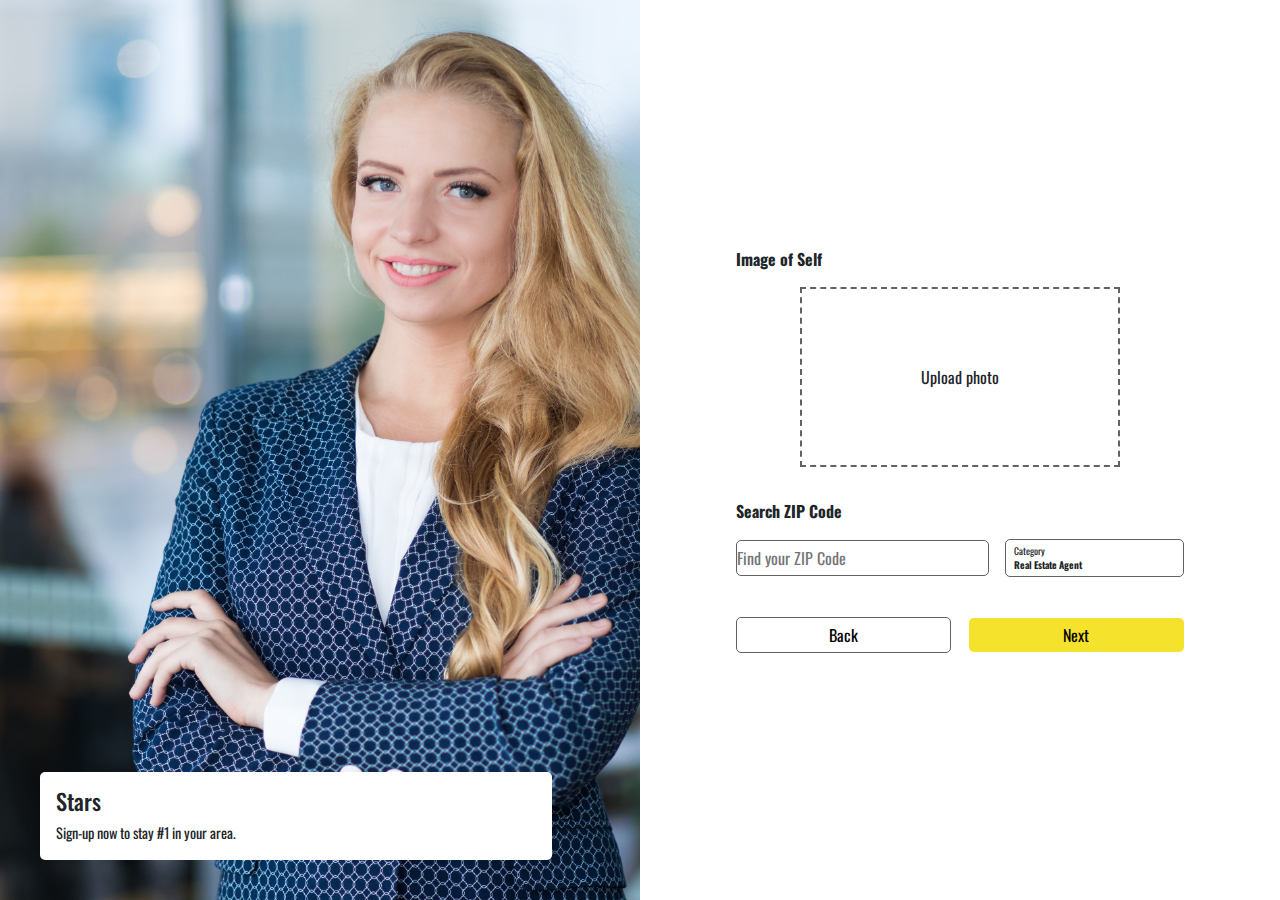
==== index.html @ 19dd367e "first-commit" ====
<!DOCTYPE html>
<html lang="en">
<head>
  <meta charset="UTF-8">
  <meta name="viewport" content="width=device-width, initial-scale=1.0">
  <title>Document</title>
  <link rel='stylesheet' href='https://cdn-uicons.flaticon.com/2.6.0/uicons-regular-straight/css/uicons-regular-straight.css'>
  <link rel="stylesheet" href="assets/css/main.css">
</head>
<body>
  <div class="site-wrapper">
    <header class="header"></header><!-- /.header -->
    <main class="main-content">
      <div class="form-section">
        <div class="left-section">
          <div class="left-section-inner">
            <figure>
              <img src="assets/img/business-7.jpg" alt="">
              <figcaption>
                <div class="figcaption-inner">
                  <h4>Stars</h4>
                  <p>Sign-up now to stay #1 in your area.</p>
                </div><!-- /.figcaption-inner -->
              </figcaption>
            </figure>
          </div><!-- /.left-section-inner -->
        </div><!-- /.left-section -->
        <div class="right-section">
          <div class="close-button">
            <div class="div"></div>
            <div class="close"><a href=""><i class="fi fi-rs-circle-xmark"></i></a></div><!-- /.close -->
          </div><!-- /.close-button -->
          <div class="right-section-wrapper">
            <div class="right-section-inner">
              <div class="image-upload-heading">
                <p><b>Image of Self</b></p>
              </div><!-- /.image-upload-heading -->
              <div class="image-upload-box">
                <input type="file" class="file-upload">
                <span>Upload photo</span>
                <i class="fi fi-rs-progress-upload"></i>          
              </div><!-- /.image-upload-box -->
              <div class="zip-code-wrapper">
                <div class="zip-code-heading">
                  <p><b>Search ZIP Code </b></p>
                </div><!-- /.zip-code-heading -->
                <div class="zip-code-inner">
                  <div class="zip-code-input">
                    <input type="text" placeholder="Find your ZIP Code">
                  </div><!-- /.zip-code-input -->
                  <div class="category">
                    <p>Category</p>
                    <p><b>Real Estate Agent</b></p>
                  </div><!-- /.category -->
                </div><!-- /.zip-code-inner -->
                <div class="anchors">
                    <a href="#" class="anchor">Back</a>
                    <a href="#" class="anchor">Next</a>
                </div><!-- /.anchors-->
              </div><!-- /.zip-code-wrapper -->
            </div><!-- /.right-section-inner -->
          </div><!-- /.right-section-wrapper -->
        </div><!-- /.right-section -->
      </div><!-- /.form-section -->
    </main><!-- /.main-content -->
    <footer class="footer"></footer><!-- /.footer -->
  </div><!-- /.site-wrapper -->
</body>
</html>
---- assets/css/main.css ----
@charset "UTF-8";
@import url("https://fonts.googleapis.com/css2?family=Oswald:wght@200..700&family=Poppins:ital,wght@0,100;0,200;0,300;0,400;0,500;0,600;0,700;0,800;0,900;1,100;1,200;1,300;1,400;1,500;1,600;1,700;1,800;1,900&display=swap");
@font-face {
  font-family: "icomoon";
  src: url("fonts/icomoon.eot?6b121d");
  src: url("fonts/icomoon.eot?6b121d#iefix") format("embedded-opentype"), url("fonts/icomoon.ttf?6b121d") format("truetype"), url("fonts/icomoon.woff?6b121d") format("woff"), url("fonts/icomoon.svg?6b121d#icomoon") format("svg");
  font-weight: normal;
  font-style: normal;
  font-display: block;
}
[class^=icon-], [class*=" icon-"] {
  /* use !important to prevent issues with browser extensions that change fonts */
  font-family: "icomoon" !important;
  font-style: normal;
  font-weight: normal;
  font-variant: normal;
  text-transform: none;
  line-height: 1;
  /* Better Font Rendering =========== */
  -webkit-font-smoothing: antialiased;
  -moz-osx-font-smoothing: grayscale;
}

.icon-search:before {
  content: "\e986";
}

.icon-cancel-circle:before {
  content: "\ea0d";
}

.icon-arrow-up2:before {
  content: "\ea3a";
}

/*!
 * Bootstrap  v5.3.3 (https://getbootstrap.com/)
 * Copyright 2011-2024 The Bootstrap Authors
 * Licensed under MIT (https://github.com/twbs/bootstrap/blob/main/LICENSE)
 */
:root,
[data-bs-theme=light] {
  --bs-blue: #0d6efd;
  --bs-indigo: #6610f2;
  --bs-purple: #6f42c1;
  --bs-pink: #d63384;
  --bs-red: #dc3545;
  --bs-orange: #fd7e14;
  --bs-yellow: #ffc107;
  --bs-green: #198754;
  --bs-teal: #20c997;
  --bs-cyan: #0dcaf0;
  --bs-black: #000;
  --bs-white: #fff;
  --bs-gray: #6c757d;
  --bs-gray-dark: #343a40;
  --bs-gray-100: #f8f9fa;
  --bs-gray-200: #e9ecef;
  --bs-gray-300: #dee2e6;
  --bs-gray-400: #ced4da;
  --bs-gray-500: #adb5bd;
  --bs-gray-600: #6c757d;
  --bs-gray-700: #495057;
  --bs-gray-800: #343a40;
  --bs-gray-900: #212529;
  --bs-primary: #0d6efd;
  --bs-secondary: #6c757d;
  --bs-success: #198754;
  --bs-info: #0dcaf0;
  --bs-warning: #ffc107;
  --bs-danger: #dc3545;
  --bs-light: #f8f9fa;
  --bs-dark: #212529;
  --bs-primary-rgb: 13, 110, 253;
  --bs-secondary-rgb: 108, 117, 125;
  --bs-success-rgb: 25, 135, 84;
  --bs-info-rgb: 13, 202, 240;
  --bs-warning-rgb: 255, 193, 7;
  --bs-danger-rgb: 220, 53, 69;
  --bs-light-rgb: 248, 249, 250;
  --bs-dark-rgb: 33, 37, 41;
  --bs-primary-text-emphasis: #052c65;
  --bs-secondary-text-emphasis: #2b2f32;
  --bs-success-text-emphasis: #0a3622;
  --bs-info-text-emphasis: #055160;
  --bs-warning-text-emphasis: #664d03;
  --bs-danger-text-emphasis: #58151c;
  --bs-light-text-emphasis: #495057;
  --bs-dark-text-emphasis: #495057;
  --bs-primary-bg-subtle: #cfe2ff;
  --bs-secondary-bg-subtle: #e2e3e5;
  --bs-success-bg-subtle: #d1e7dd;
  --bs-info-bg-subtle: #cff4fc;
  --bs-warning-bg-subtle: #fff3cd;
  --bs-danger-bg-subtle: #f8d7da;
  --bs-light-bg-subtle: #fcfcfd;
  --bs-dark-bg-subtle: #ced4da;
  --bs-primary-border-subtle: #9ec5fe;
  --bs-secondary-border-subtle: #c4c8cb;
  --bs-success-border-subtle: #a3cfbb;
  --bs-info-border-subtle: #9eeaf9;
  --bs-warning-border-subtle: #ffe69c;
  --bs-danger-border-subtle: #f1aeb5;
  --bs-light-border-subtle: #e9ecef;
  --bs-dark-border-subtle: #adb5bd;
  --bs-white-rgb: 255, 255, 255;
  --bs-black-rgb: 0, 0, 0;
  --bs-font-sans-serif: system-ui, -apple-system, "Segoe UI", Roboto, "Helvetica Neue", "Noto Sans", "Liberation Sans", Arial, sans-serif, "Apple Color Emoji", "Segoe UI Emoji", "Segoe UI Symbol", "Noto Color Emoji";
  --bs-font-monospace: SFMono-Regular, Menlo, Monaco, Consolas, "Liberation Mono", "Courier New", monospace;
  --bs-gradient: linear-gradient(180deg, rgba(255, 255, 255, 0.15), rgba(255, 255, 255, 0));
  --bs-body-font-family: var(--bs-font-sans-serif);
  --bs-body-font-size: 1rem;
  --bs-body-font-weight: 400;
  --bs-body-line-height: 1.5;
  --bs-body-color: #212529;
  --bs-body-color-rgb: 33, 37, 41;
  --bs-body-bg: #fff;
  --bs-body-bg-rgb: 255, 255, 255;
  --bs-emphasis-color: #000;
  --bs-emphasis-color-rgb: 0, 0, 0;
  --bs-secondary-color: rgba(33, 37, 41, 0.75);
  --bs-secondary-color-rgb: 33, 37, 41;
  --bs-secondary-bg: #e9ecef;
  --bs-secondary-bg-rgb: 233, 236, 239;
  --bs-tertiary-color: rgba(33, 37, 41, 0.5);
  --bs-tertiary-color-rgb: 33, 37, 41;
  --bs-tertiary-bg: #f8f9fa;
  --bs-tertiary-bg-rgb: 248, 249, 250;
  --bs-heading-color: inherit;
  --bs-link-color: #0d6efd;
  --bs-link-color-rgb: 13, 110, 253;
  --bs-link-decoration: underline;
  --bs-link-hover-color: #0a58ca;
  --bs-link-hover-color-rgb: 10, 88, 202;
  --bs-code-color: #d63384;
  --bs-highlight-color: #212529;
  --bs-highlight-bg: #fff3cd;
  --bs-border-width: 1px;
  --bs-border-style: solid;
  --bs-border-color: #dee2e6;
  --bs-border-color-translucent: rgba(0, 0, 0, 0.175);
  --bs-border-radius: 0.375rem;
  --bs-border-radius-sm: 0.25rem;
  --bs-border-radius-lg: 0.5rem;
  --bs-border-radius-xl: 1rem;
  --bs-border-radius-xxl: 2rem;
  --bs-border-radius-2xl: var(--bs-border-radius-xxl);
  --bs-border-radius-pill: 50rem;
  --bs-box-shadow: 0 0.5rem 1rem rgba(0, 0, 0, 0.15);
  --bs-box-shadow-sm: 0 0.125rem 0.25rem rgba(0, 0, 0, 0.075);
  --bs-box-shadow-lg: 0 1rem 3rem rgba(0, 0, 0, 0.175);
  --bs-box-shadow-inset: inset 0 1px 2px rgba(0, 0, 0, 0.075);
  --bs-focus-ring-width: 0.25rem;
  --bs-focus-ring-opacity: 0.25;
  --bs-focus-ring-color: rgba(13, 110, 253, 0.25);
  --bs-form-valid-color: #198754;
  --bs-form-valid-border-color: #198754;
  --bs-form-invalid-color: #dc3545;
  --bs-form-invalid-border-color: #dc3545;
}

[data-bs-theme=dark] {
  color-scheme: dark;
  --bs-body-color: #dee2e6;
  --bs-body-color-rgb: 222, 226, 230;
  --bs-body-bg: #212529;
  --bs-body-bg-rgb: 33, 37, 41;
  --bs-emphasis-color: #fff;
  --bs-emphasis-color-rgb: 255, 255, 255;
  --bs-secondary-color: rgba(222, 226, 230, 0.75);
  --bs-secondary-color-rgb: 222, 226, 230;
  --bs-secondary-bg: #343a40;
  --bs-secondary-bg-rgb: 52, 58, 64;
  --bs-tertiary-color: rgba(222, 226, 230, 0.5);
  --bs-tertiary-color-rgb: 222, 226, 230;
  --bs-tertiary-bg: #2b3035;
  --bs-tertiary-bg-rgb: 43, 48, 53;
  --bs-primary-text-emphasis: #6ea8fe;
  --bs-secondary-text-emphasis: #a7acb1;
  --bs-success-text-emphasis: #75b798;
  --bs-info-text-emphasis: #6edff6;
  --bs-warning-text-emphasis: #ffda6a;
  --bs-danger-text-emphasis: #ea868f;
  --bs-light-text-emphasis: #f8f9fa;
  --bs-dark-text-emphasis: #dee2e6;
  --bs-primary-bg-subtle: #031633;
  --bs-secondary-bg-subtle: #161719;
  --bs-success-bg-subtle: #051b11;
  --bs-info-bg-subtle: #032830;
  --bs-warning-bg-subtle: #332701;
  --bs-danger-bg-subtle: #2c0b0e;
  --bs-light-bg-subtle: #343a40;
  --bs-dark-bg-subtle: #1a1d20;
  --bs-primary-border-subtle: #084298;
  --bs-secondary-border-subtle: #41464b;
  --bs-success-border-subtle: #0f5132;
  --bs-info-border-subtle: #087990;
  --bs-warning-border-subtle: #997404;
  --bs-danger-border-subtle: #842029;
  --bs-light-border-subtle: #495057;
  --bs-dark-border-subtle: #343a40;
  --bs-heading-color: inherit;
  --bs-link-color: #6ea8fe;
  --bs-link-hover-color: #8bb9fe;
  --bs-link-color-rgb: 110, 168, 254;
  --bs-link-hover-color-rgb: 139, 185, 254;
  --bs-code-color: #e685b5;
  --bs-highlight-color: #dee2e6;
  --bs-highlight-bg: #664d03;
  --bs-border-color: #495057;
  --bs-border-color-translucent: rgba(255, 255, 255, 0.15);
  --bs-form-valid-color: #75b798;
  --bs-form-valid-border-color: #75b798;
  --bs-form-invalid-color: #ea868f;
  --bs-form-invalid-border-color: #ea868f;
}

*,
*::before,
*::after {
  box-sizing: border-box;
}

@media (prefers-reduced-motion: no-preference) {
  :root {
    scroll-behavior: smooth;
  }
}

body {
  margin: 0;
  font-family: var(--bs-body-font-family);
  font-size: var(--bs-body-font-size);
  font-weight: var(--bs-body-font-weight);
  line-height: var(--bs-body-line-height);
  color: var(--bs-body-color);
  text-align: var(--bs-body-text-align);
  background-color: var(--bs-body-bg);
  -webkit-text-size-adjust: 100%;
  -webkit-tap-highlight-color: rgba(0, 0, 0, 0);
}

hr {
  margin: 1rem 0;
  color: inherit;
  border: 0;
  border-top: var(--bs-border-width) solid;
  opacity: 0.25;
}

h6, .h6, h5, .h5, h4, .h4, h3, .h3, h2, .h2, h1, .h1 {
  margin-top: 0;
  margin-bottom: 0.5rem;
  font-weight: 500;
  line-height: 1.2;
  color: var(--bs-heading-color);
}

h1, .h1 {
  font-size: calc(1.375rem + 1.5vw);
}
@media (min-width: 1200px) {
  h1, .h1 {
    font-size: 2.5rem;
  }
}

h2, .h2 {
  font-size: calc(1.325rem + 0.9vw);
}
@media (min-width: 1200px) {
  h2, .h2 {
    font-size: 2rem;
  }
}

h3, .h3 {
  font-size: calc(1.3rem + 0.6vw);
}
@media (min-width: 1200px) {
  h3, .h3 {
    font-size: 1.75rem;
  }
}

h4, .h4 {
  font-size: calc(1.275rem + 0.3vw);
}
@media (min-width: 1200px) {
  h4, .h4 {
    font-size: 1.5rem;
  }
}

h5, .h5 {
  font-size: 1.25rem;
}

h6, .h6 {
  font-size: 1rem;
}

p {
  margin-top: 0;
  margin-bottom: 1rem;
}

abbr[title] {
  -webkit-text-decoration: underline dotted;
          text-decoration: underline dotted;
  cursor: help;
  -webkit-text-decoration-skip-ink: none;
          text-decoration-skip-ink: none;
}

address {
  margin-bottom: 1rem;
  font-style: normal;
  line-height: inherit;
}

ol,
ul {
  padding-left: 2rem;
}

ol,
ul,
dl {
  margin-top: 0;
  margin-bottom: 1rem;
}

ol ol,
ul ul,
ol ul,
ul ol {
  margin-bottom: 0;
}

dt {
  font-weight: 700;
}

dd {
  margin-bottom: 0.5rem;
  margin-left: 0;
}

blockquote {
  margin: 0 0 1rem;
}

b,
strong {
  font-weight: bolder;
}

small, .small {
  font-size: 0.875em;
}

mark, .mark {
  padding: 0.1875em;
  color: var(--bs-highlight-color);
  background-color: var(--bs-highlight-bg);
}

sub,
sup {
  position: relative;
  font-size: 0.75em;
  line-height: 0;
  vertical-align: baseline;
}

sub {
  bottom: -0.25em;
}

sup {
  top: -0.5em;
}

a {
  color: rgba(var(--bs-link-color-rgb), var(--bs-link-opacity, 1));
  text-decoration: underline;
}
a:hover {
  --bs-link-color-rgb: var(--bs-link-hover-color-rgb);
}

a:not([href]):not([class]), a:not([href]):not([class]):hover {
  color: inherit;
  text-decoration: none;
}

pre,
code,
kbd,
samp {
  font-family: var(--bs-font-monospace);
  font-size: 1em;
}

pre {
  display: block;
  margin-top: 0;
  margin-bottom: 1rem;
  overflow: auto;
  font-size: 0.875em;
}
pre code {
  font-size: inherit;
  color: inherit;
  word-break: normal;
}

code {
  font-size: 0.875em;
  color: var(--bs-code-color);
  word-wrap: break-word;
}
a > code {
  color: inherit;
}

kbd {
  padding: 0.1875rem 0.375rem;
  font-size: 0.875em;
  color: var(--bs-body-bg);
  background-color: var(--bs-body-color);
  border-radius: 0.25rem;
}
kbd kbd {
  padding: 0;
  font-size: 1em;
}

figure {
  margin: 0 0 1rem;
}

img,
svg {
  vertical-align: middle;
}

table {
  caption-side: bottom;
  border-collapse: collapse;
}

caption {
  padding-top: 0.5rem;
  padding-bottom: 0.5rem;
  color: var(--bs-secondary-color);
  text-align: left;
}

th {
  text-align: inherit;
  text-align: -webkit-match-parent;
}

thead,
tbody,
tfoot,
tr,
td,
th {
  border-color: inherit;
  border-style: solid;
  border-width: 0;
}

label {
  display: inline-block;
}

button {
  border-radius: 0;
}

button:focus:not(:focus-visible) {
  outline: 0;
}

input,
button,
select,
optgroup,
textarea {
  margin: 0;
  font-family: inherit;
  font-size: inherit;
  line-height: inherit;
}

button,
select {
  text-transform: none;
}

[role=button] {
  cursor: pointer;
}

select {
  word-wrap: normal;
}
select:disabled {
  opacity: 1;
}

[list]:not([type=date]):not([type=datetime-local]):not([type=month]):not([type=week]):not([type=time])::-webkit-calendar-picker-indicator {
  display: none !important;
}

button,
[type=button],
[type=reset],
[type=submit] {
  -webkit-appearance: button;
}
button:not(:disabled),
[type=button]:not(:disabled),
[type=reset]:not(:disabled),
[type=submit]:not(:disabled) {
  cursor: pointer;
}

::-moz-focus-inner {
  padding: 0;
  border-style: none;
}

textarea {
  resize: vertical;
}

fieldset {
  min-width: 0;
  padding: 0;
  margin: 0;
  border: 0;
}

legend {
  float: left;
  width: 100%;
  padding: 0;
  margin-bottom: 0.5rem;
  font-size: calc(1.275rem + 0.3vw);
  line-height: inherit;
}
@media (min-width: 1200px) {
  legend {
    font-size: 1.5rem;
  }
}
legend + * {
  clear: left;
}

::-webkit-datetime-edit-fields-wrapper,
::-webkit-datetime-edit-text,
::-webkit-datetime-edit-minute,
::-webkit-datetime-edit-hour-field,
::-webkit-datetime-edit-day-field,
::-webkit-datetime-edit-month-field,
::-webkit-datetime-edit-year-field {
  padding: 0;
}

::-webkit-inner-spin-button {
  height: auto;
}

[type=search] {
  -webkit-appearance: textfield;
  outline-offset: -2px;
}

/* rtl:raw:
[type="tel"],
[type="url"],
[type="email"],
[type="number"] {
  direction: ltr;
}
*/
::-webkit-search-decoration {
  -webkit-appearance: none;
}

::-webkit-color-swatch-wrapper {
  padding: 0;
}

::file-selector-button {
  font: inherit;
  -webkit-appearance: button;
}

output {
  display: inline-block;
}

iframe {
  border: 0;
}

summary {
  display: list-item;
  cursor: pointer;
}

progress {
  vertical-align: baseline;
}

[hidden] {
  display: none !important;
}

.lead {
  font-size: 1.25rem;
  font-weight: 300;
}

.display-1 {
  font-size: calc(1.625rem + 4.5vw);
  font-weight: 300;
  line-height: 1.2;
}
@media (min-width: 1200px) {
  .display-1 {
    font-size: 5rem;
  }
}

.display-2 {
  font-size: calc(1.575rem + 3.9vw);
  font-weight: 300;
  line-height: 1.2;
}
@media (min-width: 1200px) {
  .display-2 {
    font-size: 4.5rem;
  }
}

.display-3 {
  font-size: calc(1.525rem + 3.3vw);
  font-weight: 300;
  line-height: 1.2;
}
@media (min-width: 1200px) {
  .display-3 {
    font-size: 4rem;
  }
}

.display-4 {
  font-size: calc(1.475rem + 2.7vw);
  font-weight: 300;
  line-height: 1.2;
}
@media (min-width: 1200px) {
  .display-4 {
    font-size: 3.5rem;
  }
}

.display-5 {
  font-size: calc(1.425rem + 2.1vw);
  font-weight: 300;
  line-height: 1.2;
}
@media (min-width: 1200px) {
  .display-5 {
    font-size: 3rem;
  }
}

.display-6 {
  font-size: calc(1.375rem + 1.5vw);
  font-weight: 300;
  line-height: 1.2;
}
@media (min-width: 1200px) {
  .display-6 {
    font-size: 2.5rem;
  }
}

.list-unstyled {
  padding-left: 0;
  list-style: none;
}

.list-inline {
  padding-left: 0;
  list-style: none;
}

.list-inline-item {
  display: inline-block;
}
.list-inline-item:not(:last-child) {
  margin-right: 0.5rem;
}

.initialism {
  font-size: 0.875em;
  text-transform: uppercase;
}

.blockquote {
  margin-bottom: 1rem;
  font-size: 1.25rem;
}
.blockquote > :last-child {
  margin-bottom: 0;
}

.blockquote-footer {
  margin-top: -1rem;
  margin-bottom: 1rem;
  font-size: 0.875em;
  color: #6c757d;
}
.blockquote-footer::before {
  content: "— ";
}

.img-fluid {
  max-width: 100%;
  height: auto;
}

.img-thumbnail {
  padding: 0.25rem;
  background-color: var(--bs-body-bg);
  border: var(--bs-border-width) solid var(--bs-border-color);
  border-radius: var(--bs-border-radius);
  max-width: 100%;
  height: auto;
}

.figure {
  display: inline-block;
}

.figure-img {
  margin-bottom: 0.5rem;
  line-height: 1;
}

.figure-caption {
  font-size: 0.875em;
  color: var(--bs-secondary-color);
}

.container,
.container-fluid,
.container-xxl,
.container-xl,
.container-lg,
.container-md,
.container-sm {
  --bs-gutter-x: 1.5rem;
  --bs-gutter-y: 0;
  width: 100%;
  padding-right: calc(var(--bs-gutter-x) * 0.5);
  padding-left: calc(var(--bs-gutter-x) * 0.5);
  margin-right: auto;
  margin-left: auto;
}

@media (min-width: 576px) {
  .container-sm, .container {
    max-width: 540px;
  }
}
@media (min-width: 768px) {
  .container-md, .container-sm, .container {
    max-width: 720px;
  }
}
@media (min-width: 992px) {
  .container-lg, .container-md, .container-sm, .container {
    max-width: 960px;
  }
}
@media (min-width: 1200px) {
  .container-xl, .container-lg, .container-md, .container-sm, .container {
    max-width: 1140px;
  }
}
@media (min-width: 1400px) {
  .container-xxl, .container-xl, .container-lg, .container-md, .container-sm, .container {
    max-width: 1320px;
  }
}
:root {
  --bs-breakpoint-xs: 0;
  --bs-breakpoint-sm: 576px;
  --bs-breakpoint-md: 768px;
  --bs-breakpoint-lg: 992px;
  --bs-breakpoint-xl: 1200px;
  --bs-breakpoint-xxl: 1400px;
}

.row {
  --bs-gutter-x: 1.5rem;
  --bs-gutter-y: 0;
  display: flex;
  flex-wrap: wrap;
  margin-top: calc(-1 * var(--bs-gutter-y));
  margin-right: calc(-0.5 * var(--bs-gutter-x));
  margin-left: calc(-0.5 * var(--bs-gutter-x));
}
.row > * {
  flex-shrink: 0;
  width: 100%;
  max-width: 100%;
  padding-right: calc(var(--bs-gutter-x) * 0.5);
  padding-left: calc(var(--bs-gutter-x) * 0.5);
  margin-top: var(--bs-gutter-y);
}

.col {
  flex: 1 0 0%;
}

.row-cols-auto > * {
  flex: 0 0 auto;
  width: auto;
}

.row-cols-1 > * {
  flex: 0 0 auto;
  width: 100%;
}

.row-cols-2 > * {
  flex: 0 0 auto;
  width: 50%;
}

.row-cols-3 > * {
  flex: 0 0 auto;
  width: 33.33333333%;
}

.row-cols-4 > * {
  flex: 0 0 auto;
  width: 25%;
}

.row-cols-5 > * {
  flex: 0 0 auto;
  width: 20%;
}

.row-cols-6 > * {
  flex: 0 0 auto;
  width: 16.66666667%;
}

.col-auto {
  flex: 0 0 auto;
  width: auto;
}

.col-1 {
  flex: 0 0 auto;
  width: 8.33333333%;
}

.col-2 {
  flex: 0 0 auto;
  width: 16.66666667%;
}

.col-3 {
  flex: 0 0 auto;
  width: 25%;
}

.col-4 {
  flex: 0 0 auto;
  width: 33.33333333%;
}

.col-5 {
  flex: 0 0 auto;
  width: 41.66666667%;
}

.col-6 {
  flex: 0 0 auto;
  width: 50%;
}

.col-7 {
  flex: 0 0 auto;
  width: 58.33333333%;
}

.col-8 {
  flex: 0 0 auto;
  width: 66.66666667%;
}

.col-9 {
  flex: 0 0 auto;
  width: 75%;
}

.col-10 {
  flex: 0 0 auto;
  width: 83.33333333%;
}

.col-11 {
  flex: 0 0 auto;
  width: 91.66666667%;
}

.col-12 {
  flex: 0 0 auto;
  width: 100%;
}

.offset-1 {
  margin-left: 8.33333333%;
}

.offset-2 {
  margin-left: 16.66666667%;
}

.offset-3 {
  margin-left: 25%;
}

.offset-4 {
  margin-left: 33.33333333%;
}

.offset-5 {
  margin-left: 41.66666667%;
}

.offset-6 {
  margin-left: 50%;
}

.offset-7 {
  margin-left: 58.33333333%;
}

.offset-8 {
  margin-left: 66.66666667%;
}

.offset-9 {
  margin-left: 75%;
}

.offset-10 {
  margin-left: 83.33333333%;
}

.offset-11 {
  margin-left: 91.66666667%;
}

.g-0,
.gx-0 {
  --bs-gutter-x: 0;
}

.g-0,
.gy-0 {
  --bs-gutter-y: 0;
}

.g-1,
.gx-1 {
  --bs-gutter-x: 0.25rem;
}

.g-1,
.gy-1 {
  --bs-gutter-y: 0.25rem;
}

.g-2,
.gx-2 {
  --bs-gutter-x: 0.5rem;
}

.g-2,
.gy-2 {
  --bs-gutter-y: 0.5rem;
}

.g-3,
.gx-3 {
  --bs-gutter-x: 1rem;
}

.g-3,
.gy-3 {
  --bs-gutter-y: 1rem;
}

.g-4,
.gx-4 {
  --bs-gutter-x: 1.5rem;
}

.g-4,
.gy-4 {
  --bs-gutter-y: 1.5rem;
}

.g-5,
.gx-5 {
  --bs-gutter-x: 3rem;
}

.g-5,
.gy-5 {
  --bs-gutter-y: 3rem;
}

@media (min-width: 576px) {
  .col-sm {
    flex: 1 0 0%;
  }
  .row-cols-sm-auto > * {
    flex: 0 0 auto;
    width: auto;
  }
  .row-cols-sm-1 > * {
    flex: 0 0 auto;
    width: 100%;
  }
  .row-cols-sm-2 > * {
    flex: 0 0 auto;
    width: 50%;
  }
  .row-cols-sm-3 > * {
    flex: 0 0 auto;
    width: 33.33333333%;
  }
  .row-cols-sm-4 > * {
    flex: 0 0 auto;
    width: 25%;
  }
  .row-cols-sm-5 > * {
    flex: 0 0 auto;
    width: 20%;
  }
  .row-cols-sm-6 > * {
    flex: 0 0 auto;
    width: 16.66666667%;
  }
  .col-sm-auto {
    flex: 0 0 auto;
    width: auto;
  }
  .col-sm-1 {
    flex: 0 0 auto;
    width: 8.33333333%;
  }
  .col-sm-2 {
    flex: 0 0 auto;
    width: 16.66666667%;
  }
  .col-sm-3 {
    flex: 0 0 auto;
    width: 25%;
  }
  .col-sm-4 {
    flex: 0 0 auto;
    width: 33.33333333%;
  }
  .col-sm-5 {
    flex: 0 0 auto;
    width: 41.66666667%;
  }
  .col-sm-6 {
    flex: 0 0 auto;
    width: 50%;
  }
  .col-sm-7 {
    flex: 0 0 auto;
    width: 58.33333333%;
  }
  .col-sm-8 {
    flex: 0 0 auto;
    width: 66.66666667%;
  }
  .col-sm-9 {
    flex: 0 0 auto;
    width: 75%;
  }
  .col-sm-10 {
    flex: 0 0 auto;
    width: 83.33333333%;
  }
  .col-sm-11 {
    flex: 0 0 auto;
    width: 91.66666667%;
  }
  .col-sm-12 {
    flex: 0 0 auto;
    width: 100%;
  }
  .offset-sm-0 {
    margin-left: 0;
  }
  .offset-sm-1 {
    margin-left: 8.33333333%;
  }
  .offset-sm-2 {
    margin-left: 16.66666667%;
  }
  .offset-sm-3 {
    margin-left: 25%;
  }
  .offset-sm-4 {
    margin-left: 33.33333333%;
  }
  .offset-sm-5 {
    margin-left: 41.66666667%;
  }
  .offset-sm-6 {
    margin-left: 50%;
  }
  .offset-sm-7 {
    margin-left: 58.33333333%;
  }
  .offset-sm-8 {
    margin-left: 66.66666667%;
  }
  .offset-sm-9 {
    margin-left: 75%;
  }
  .offset-sm-10 {
    margin-left: 83.33333333%;
  }
  .offset-sm-11 {
    margin-left: 91.66666667%;
  }
  .g-sm-0,
  .gx-sm-0 {
    --bs-gutter-x: 0;
  }
  .g-sm-0,
  .gy-sm-0 {
    --bs-gutter-y: 0;
  }
  .g-sm-1,
  .gx-sm-1 {
    --bs-gutter-x: 0.25rem;
  }
  .g-sm-1,
  .gy-sm-1 {
    --bs-gutter-y: 0.25rem;
  }
  .g-sm-2,
  .gx-sm-2 {
    --bs-gutter-x: 0.5rem;
  }
  .g-sm-2,
  .gy-sm-2 {
    --bs-gutter-y: 0.5rem;
  }
  .g-sm-3,
  .gx-sm-3 {
    --bs-gutter-x: 1rem;
  }
  .g-sm-3,
  .gy-sm-3 {
    --bs-gutter-y: 1rem;
  }
  .g-sm-4,
  .gx-sm-4 {
    --bs-gutter-x: 1.5rem;
  }
  .g-sm-4,
  .gy-sm-4 {
    --bs-gutter-y: 1.5rem;
  }
  .g-sm-5,
  .gx-sm-5 {
    --bs-gutter-x: 3rem;
  }
  .g-sm-5,
  .gy-sm-5 {
    --bs-gutter-y: 3rem;
  }
}
@media (min-width: 768px) {
  .col-md {
    flex: 1 0 0%;
  }
  .row-cols-md-auto > * {
    flex: 0 0 auto;
    width: auto;
  }
  .row-cols-md-1 > * {
    flex: 0 0 auto;
    width: 100%;
  }
  .row-cols-md-2 > * {
    flex: 0 0 auto;
    width: 50%;
  }
  .row-cols-md-3 > * {
    flex: 0 0 auto;
    width: 33.33333333%;
  }
  .row-cols-md-4 > * {
    flex: 0 0 auto;
    width: 25%;
  }
  .row-cols-md-5 > * {
    flex: 0 0 auto;
    width: 20%;
  }
  .row-cols-md-6 > * {
    flex: 0 0 auto;
    width: 16.66666667%;
  }
  .col-md-auto {
    flex: 0 0 auto;
    width: auto;
  }
  .col-md-1 {
    flex: 0 0 auto;
    width: 8.33333333%;
  }
  .col-md-2 {
    flex: 0 0 auto;
    width: 16.66666667%;
  }
  .col-md-3 {
    flex: 0 0 auto;
    width: 25%;
  }
  .col-md-4 {
    flex: 0 0 auto;
    width: 33.33333333%;
  }
  .col-md-5 {
    flex: 0 0 auto;
    width: 41.66666667%;
  }
  .col-md-6 {
    flex: 0 0 auto;
    width: 50%;
  }
  .col-md-7 {
    flex: 0 0 auto;
    width: 58.33333333%;
  }
  .col-md-8 {
    flex: 0 0 auto;
    width: 66.66666667%;
  }
  .col-md-9 {
    flex: 0 0 auto;
    width: 75%;
  }
  .col-md-10 {
    flex: 0 0 auto;
    width: 83.33333333%;
  }
  .col-md-11 {
    flex: 0 0 auto;
    width: 91.66666667%;
  }
  .col-md-12 {
    flex: 0 0 auto;
    width: 100%;
  }
  .offset-md-0 {
    margin-left: 0;
  }
  .offset-md-1 {
    margin-left: 8.33333333%;
  }
  .offset-md-2 {
    margin-left: 16.66666667%;
  }
  .offset-md-3 {
    margin-left: 25%;
  }
  .offset-md-4 {
    margin-left: 33.33333333%;
  }
  .offset-md-5 {
    margin-left: 41.66666667%;
  }
  .offset-md-6 {
    margin-left: 50%;
  }
  .offset-md-7 {
    margin-left: 58.33333333%;
  }
  .offset-md-8 {
    margin-left: 66.66666667%;
  }
  .offset-md-9 {
    margin-left: 75%;
  }
  .offset-md-10 {
    margin-left: 83.33333333%;
  }
  .offset-md-11 {
    margin-left: 91.66666667%;
  }
  .g-md-0,
  .gx-md-0 {
    --bs-gutter-x: 0;
  }
  .g-md-0,
  .gy-md-0 {
    --bs-gutter-y: 0;
  }
  .g-md-1,
  .gx-md-1 {
    --bs-gutter-x: 0.25rem;
  }
  .g-md-1,
  .gy-md-1 {
    --bs-gutter-y: 0.25rem;
  }
  .g-md-2,
  .gx-md-2 {
    --bs-gutter-x: 0.5rem;
  }
  .g-md-2,
  .gy-md-2 {
    --bs-gutter-y: 0.5rem;
  }
  .g-md-3,
  .gx-md-3 {
    --bs-gutter-x: 1rem;
  }
  .g-md-3,
  .gy-md-3 {
    --bs-gutter-y: 1rem;
  }
  .g-md-4,
  .gx-md-4 {
    --bs-gutter-x: 1.5rem;
  }
  .g-md-4,
  .gy-md-4 {
    --bs-gutter-y: 1.5rem;
  }
  .g-md-5,
  .gx-md-5 {
    --bs-gutter-x: 3rem;
  }
  .g-md-5,
  .gy-md-5 {
    --bs-gutter-y: 3rem;
  }
}
@media (min-width: 992px) {
  .col-lg {
    flex: 1 0 0%;
  }
  .row-cols-lg-auto > * {
    flex: 0 0 auto;
    width: auto;
  }
  .row-cols-lg-1 > * {
    flex: 0 0 auto;
    width: 100%;
  }
  .row-cols-lg-2 > * {
    flex: 0 0 auto;
    width: 50%;
  }
  .row-cols-lg-3 > * {
    flex: 0 0 auto;
    width: 33.33333333%;
  }
  .row-cols-lg-4 > * {
    flex: 0 0 auto;
    width: 25%;
  }
  .row-cols-lg-5 > * {
    flex: 0 0 auto;
    width: 20%;
  }
  .row-cols-lg-6 > * {
    flex: 0 0 auto;
    width: 16.66666667%;
  }
  .col-lg-auto {
    flex: 0 0 auto;
    width: auto;
  }
  .col-lg-1 {
    flex: 0 0 auto;
    width: 8.33333333%;
  }
  .col-lg-2 {
    flex: 0 0 auto;
    width: 16.66666667%;
  }
  .col-lg-3 {
    flex: 0 0 auto;
    width: 25%;
  }
  .col-lg-4 {
    flex: 0 0 auto;
    width: 33.33333333%;
  }
  .col-lg-5 {
    flex: 0 0 auto;
    width: 41.66666667%;
  }
  .col-lg-6 {
    flex: 0 0 auto;
    width: 50%;
  }
  .col-lg-7 {
    flex: 0 0 auto;
    width: 58.33333333%;
  }
  .col-lg-8 {
    flex: 0 0 auto;
    width: 66.66666667%;
  }
  .col-lg-9 {
    flex: 0 0 auto;
    width: 75%;
  }
  .col-lg-10 {
    flex: 0 0 auto;
    width: 83.33333333%;
  }
  .col-lg-11 {
    flex: 0 0 auto;
    width: 91.66666667%;
  }
  .col-lg-12 {
    flex: 0 0 auto;
    width: 100%;
  }
  .offset-lg-0 {
    margin-left: 0;
  }
  .offset-lg-1 {
    margin-left: 8.33333333%;
  }
  .offset-lg-2 {
    margin-left: 16.66666667%;
  }
  .offset-lg-3 {
    margin-left: 25%;
  }
  .offset-lg-4 {
    margin-left: 33.33333333%;
  }
  .offset-lg-5 {
    margin-left: 41.66666667%;
  }
  .offset-lg-6 {
    margin-left: 50%;
  }
  .offset-lg-7 {
    margin-left: 58.33333333%;
  }
  .offset-lg-8 {
    margin-left: 66.66666667%;
  }
  .offset-lg-9 {
    margin-left: 75%;
  }
  .offset-lg-10 {
    margin-left: 83.33333333%;
  }
  .offset-lg-11 {
    margin-left: 91.66666667%;
  }
  .g-lg-0,
  .gx-lg-0 {
    --bs-gutter-x: 0;
  }
  .g-lg-0,
  .gy-lg-0 {
    --bs-gutter-y: 0;
  }
  .g-lg-1,
  .gx-lg-1 {
    --bs-gutter-x: 0.25rem;
  }
  .g-lg-1,
  .gy-lg-1 {
    --bs-gutter-y: 0.25rem;
  }
  .g-lg-2,
  .gx-lg-2 {
    --bs-gutter-x: 0.5rem;
  }
  .g-lg-2,
  .gy-lg-2 {
    --bs-gutter-y: 0.5rem;
  }
  .g-lg-3,
  .gx-lg-3 {
    --bs-gutter-x: 1rem;
  }
  .g-lg-3,
  .gy-lg-3 {
    --bs-gutter-y: 1rem;
  }
  .g-lg-4,
  .gx-lg-4 {
    --bs-gutter-x: 1.5rem;
  }
  .g-lg-4,
  .gy-lg-4 {
    --bs-gutter-y: 1.5rem;
  }
  .g-lg-5,
  .gx-lg-5 {
    --bs-gutter-x: 3rem;
  }
  .g-lg-5,
  .gy-lg-5 {
    --bs-gutter-y: 3rem;
  }
}
@media (min-width: 1200px) {
  .col-xl {
    flex: 1 0 0%;
  }
  .row-cols-xl-auto > * {
    flex: 0 0 auto;
    width: auto;
  }
  .row-cols-xl-1 > * {
    flex: 0 0 auto;
    width: 100%;
  }
  .row-cols-xl-2 > * {
    flex: 0 0 auto;
    width: 50%;
  }
  .row-cols-xl-3 > * {
    flex: 0 0 auto;
    width: 33.33333333%;
  }
  .row-cols-xl-4 > * {
    flex: 0 0 auto;
    width: 25%;
  }
  .row-cols-xl-5 > * {
    flex: 0 0 auto;
    width: 20%;
  }
  .row-cols-xl-6 > * {
    flex: 0 0 auto;
    width: 16.66666667%;
  }
  .col-xl-auto {
    flex: 0 0 auto;
    width: auto;
  }
  .col-xl-1 {
    flex: 0 0 auto;
    width: 8.33333333%;
  }
  .col-xl-2 {
    flex: 0 0 auto;
    width: 16.66666667%;
  }
  .col-xl-3 {
    flex: 0 0 auto;
    width: 25%;
  }
  .col-xl-4 {
    flex: 0 0 auto;
    width: 33.33333333%;
  }
  .col-xl-5 {
    flex: 0 0 auto;
    width: 41.66666667%;
  }
  .col-xl-6 {
    flex: 0 0 auto;
    width: 50%;
  }
  .col-xl-7 {
    flex: 0 0 auto;
    width: 58.33333333%;
  }
  .col-xl-8 {
    flex: 0 0 auto;
    width: 66.66666667%;
  }
  .col-xl-9 {
    flex: 0 0 auto;
    width: 75%;
  }
  .col-xl-10 {
    flex: 0 0 auto;
    width: 83.33333333%;
  }
  .col-xl-11 {
    flex: 0 0 auto;
    width: 91.66666667%;
  }
  .col-xl-12 {
    flex: 0 0 auto;
    width: 100%;
  }
  .offset-xl-0 {
    margin-left: 0;
  }
  .offset-xl-1 {
    margin-left: 8.33333333%;
  }
  .offset-xl-2 {
    margin-left: 16.66666667%;
  }
  .offset-xl-3 {
    margin-left: 25%;
  }
  .offset-xl-4 {
    margin-left: 33.33333333%;
  }
  .offset-xl-5 {
    margin-left: 41.66666667%;
  }
  .offset-xl-6 {
    margin-left: 50%;
  }
  .offset-xl-7 {
    margin-left: 58.33333333%;
  }
  .offset-xl-8 {
    margin-left: 66.66666667%;
  }
  .offset-xl-9 {
    margin-left: 75%;
  }
  .offset-xl-10 {
    margin-left: 83.33333333%;
  }
  .offset-xl-11 {
    margin-left: 91.66666667%;
  }
  .g-xl-0,
  .gx-xl-0 {
    --bs-gutter-x: 0;
  }
  .g-xl-0,
  .gy-xl-0 {
    --bs-gutter-y: 0;
  }
  .g-xl-1,
  .gx-xl-1 {
    --bs-gutter-x: 0.25rem;
  }
  .g-xl-1,
  .gy-xl-1 {
    --bs-gutter-y: 0.25rem;
  }
  .g-xl-2,
  .gx-xl-2 {
    --bs-gutter-x: 0.5rem;
  }
  .g-xl-2,
  .gy-xl-2 {
    --bs-gutter-y: 0.5rem;
  }
  .g-xl-3,
  .gx-xl-3 {
    --bs-gutter-x: 1rem;
  }
  .g-xl-3,
  .gy-xl-3 {
    --bs-gutter-y: 1rem;
  }
  .g-xl-4,
  .gx-xl-4 {
    --bs-gutter-x: 1.5rem;
  }
  .g-xl-4,
  .gy-xl-4 {
    --bs-gutter-y: 1.5rem;
  }
  .g-xl-5,
  .gx-xl-5 {
    --bs-gutter-x: 3rem;
  }
  .g-xl-5,
  .gy-xl-5 {
    --bs-gutter-y: 3rem;
  }
}
@media (min-width: 1400px) {
  .col-xxl {
    flex: 1 0 0%;
  }
  .row-cols-xxl-auto > * {
    flex: 0 0 auto;
    width: auto;
  }
  .row-cols-xxl-1 > * {
    flex: 0 0 auto;
    width: 100%;
  }
  .row-cols-xxl-2 > * {
    flex: 0 0 auto;
    width: 50%;
  }
  .row-cols-xxl-3 > * {
    flex: 0 0 auto;
    width: 33.33333333%;
  }
  .row-cols-xxl-4 > * {
    flex: 0 0 auto;
    width: 25%;
  }
  .row-cols-xxl-5 > * {
    flex: 0 0 auto;
    width: 20%;
  }
  .row-cols-xxl-6 > * {
    flex: 0 0 auto;
    width: 16.66666667%;
  }
  .col-xxl-auto {
    flex: 0 0 auto;
    width: auto;
  }
  .col-xxl-1 {
    flex: 0 0 auto;
    width: 8.33333333%;
  }
  .col-xxl-2 {
    flex: 0 0 auto;
    width: 16.66666667%;
  }
  .col-xxl-3 {
    flex: 0 0 auto;
    width: 25%;
  }
  .col-xxl-4 {
    flex: 0 0 auto;
    width: 33.33333333%;
  }
  .col-xxl-5 {
    flex: 0 0 auto;
    width: 41.66666667%;
  }
  .col-xxl-6 {
    flex: 0 0 auto;
    width: 50%;
  }
  .col-xxl-7 {
    flex: 0 0 auto;
    width: 58.33333333%;
  }
  .col-xxl-8 {
    flex: 0 0 auto;
    width: 66.66666667%;
  }
  .col-xxl-9 {
    flex: 0 0 auto;
    width: 75%;
  }
  .col-xxl-10 {
    flex: 0 0 auto;
    width: 83.33333333%;
  }
  .col-xxl-11 {
    flex: 0 0 auto;
    width: 91.66666667%;
  }
  .col-xxl-12 {
    flex: 0 0 auto;
    width: 100%;
  }
  .offset-xxl-0 {
    margin-left: 0;
  }
  .offset-xxl-1 {
    margin-left: 8.33333333%;
  }
  .offset-xxl-2 {
    margin-left: 16.66666667%;
  }
  .offset-xxl-3 {
    margin-left: 25%;
  }
  .offset-xxl-4 {
    margin-left: 33.33333333%;
  }
  .offset-xxl-5 {
    margin-left: 41.66666667%;
  }
  .offset-xxl-6 {
    margin-left: 50%;
  }
  .offset-xxl-7 {
    margin-left: 58.33333333%;
  }
  .offset-xxl-8 {
    margin-left: 66.66666667%;
  }
  .offset-xxl-9 {
    margin-left: 75%;
  }
  .offset-xxl-10 {
    margin-left: 83.33333333%;
  }
  .offset-xxl-11 {
    margin-left: 91.66666667%;
  }
  .g-xxl-0,
  .gx-xxl-0 {
    --bs-gutter-x: 0;
  }
  .g-xxl-0,
  .gy-xxl-0 {
    --bs-gutter-y: 0;
  }
  .g-xxl-1,
  .gx-xxl-1 {
    --bs-gutter-x: 0.25rem;
  }
  .g-xxl-1,
  .gy-xxl-1 {
    --bs-gutter-y: 0.25rem;
  }
  .g-xxl-2,
  .gx-xxl-2 {
    --bs-gutter-x: 0.5rem;
  }
  .g-xxl-2,
  .gy-xxl-2 {
    --bs-gutter-y: 0.5rem;
  }
  .g-xxl-3,
  .gx-xxl-3 {
    --bs-gutter-x: 1rem;
  }
  .g-xxl-3,
  .gy-xxl-3 {
    --bs-gutter-y: 1rem;
  }
  .g-xxl-4,
  .gx-xxl-4 {
    --bs-gutter-x: 1.5rem;
  }
  .g-xxl-4,
  .gy-xxl-4 {
    --bs-gutter-y: 1.5rem;
  }
  .g-xxl-5,
  .gx-xxl-5 {
    --bs-gutter-x: 3rem;
  }
  .g-xxl-5,
  .gy-xxl-5 {
    --bs-gutter-y: 3rem;
  }
}
.table {
  --bs-table-color-type: initial;
  --bs-table-bg-type: initial;
  --bs-table-color-state: initial;
  --bs-table-bg-state: initial;
  --bs-table-color: var(--bs-emphasis-color);
  --bs-table-bg: var(--bs-body-bg);
  --bs-table-border-color: var(--bs-border-color);
  --bs-table-accent-bg: transparent;
  --bs-table-striped-color: var(--bs-emphasis-color);
  --bs-table-striped-bg: rgba(var(--bs-emphasis-color-rgb), 0.05);
  --bs-table-active-color: var(--bs-emphasis-color);
  --bs-table-active-bg: rgba(var(--bs-emphasis-color-rgb), 0.1);
  --bs-table-hover-color: var(--bs-emphasis-color);
  --bs-table-hover-bg: rgba(var(--bs-emphasis-color-rgb), 0.075);
  width: 100%;
  margin-bottom: 1rem;
  vertical-align: top;
  border-color: var(--bs-table-border-color);
}
.table > :not(caption) > * > * {
  padding: 0.5rem 0.5rem;
  color: var(--bs-table-color-state, var(--bs-table-color-type, var(--bs-table-color)));
  background-color: var(--bs-table-bg);
  border-bottom-width: var(--bs-border-width);
  box-shadow: inset 0 0 0 9999px var(--bs-table-bg-state, var(--bs-table-bg-type, var(--bs-table-accent-bg)));
}
.table > tbody {
  vertical-align: inherit;
}
.table > thead {
  vertical-align: bottom;
}

.table-group-divider {
  border-top: calc(var(--bs-border-width) * 2) solid currentcolor;
}

.caption-top {
  caption-side: top;
}

.table-sm > :not(caption) > * > * {
  padding: 0.25rem 0.25rem;
}

.table-bordered > :not(caption) > * {
  border-width: var(--bs-border-width) 0;
}
.table-bordered > :not(caption) > * > * {
  border-width: 0 var(--bs-border-width);
}

.table-borderless > :not(caption) > * > * {
  border-bottom-width: 0;
}
.table-borderless > :not(:first-child) {
  border-top-width: 0;
}

.table-striped > tbody > tr:nth-of-type(odd) > * {
  --bs-table-color-type: var(--bs-table-striped-color);
  --bs-table-bg-type: var(--bs-table-striped-bg);
}

.table-striped-columns > :not(caption) > tr > :nth-child(even) {
  --bs-table-color-type: var(--bs-table-striped-color);
  --bs-table-bg-type: var(--bs-table-striped-bg);
}

.table-active {
  --bs-table-color-state: var(--bs-table-active-color);
  --bs-table-bg-state: var(--bs-table-active-bg);
}

.table-hover > tbody > tr:hover > * {
  --bs-table-color-state: var(--bs-table-hover-color);
  --bs-table-bg-state: var(--bs-table-hover-bg);
}

.table-primary {
  --bs-table-color: #000;
  --bs-table-bg: #cfe2ff;
  --bs-table-border-color: #a6b5cc;
  --bs-table-striped-bg: #c5d7f2;
  --bs-table-striped-color: #000;
  --bs-table-active-bg: #bacbe6;
  --bs-table-active-color: #000;
  --bs-table-hover-bg: #bfd1ec;
  --bs-table-hover-color: #000;
  color: var(--bs-table-color);
  border-color: var(--bs-table-border-color);
}

.table-secondary {
  --bs-table-color: #000;
  --bs-table-bg: #e2e3e5;
  --bs-table-border-color: #b5b6b7;
  --bs-table-striped-bg: #d7d8da;
  --bs-table-striped-color: #000;
  --bs-table-active-bg: #cbccce;
  --bs-table-active-color: #000;
  --bs-table-hover-bg: #d1d2d4;
  --bs-table-hover-color: #000;
  color: var(--bs-table-color);
  border-color: var(--bs-table-border-color);
}

.table-success {
  --bs-table-color: #000;
  --bs-table-bg: #d1e7dd;
  --bs-table-border-color: #a7b9b1;
  --bs-table-striped-bg: #c7dbd2;
  --bs-table-striped-color: #000;
  --bs-table-active-bg: #bcd0c7;
  --bs-table-active-color: #000;
  --bs-table-hover-bg: #c1d6cc;
  --bs-table-hover-color: #000;
  color: var(--bs-table-color);
  border-color: var(--bs-table-border-color);
}

.table-info {
  --bs-table-color: #000;
  --bs-table-bg: #cff4fc;
  --bs-table-border-color: #a6c3ca;
  --bs-table-striped-bg: #c5e8ef;
  --bs-table-striped-color: #000;
  --bs-table-active-bg: #badce3;
  --bs-table-active-color: #000;
  --bs-table-hover-bg: #bfe2e9;
  --bs-table-hover-color: #000;
  color: var(--bs-table-color);
  border-color: var(--bs-table-border-color);
}

.table-warning {
  --bs-table-color: #000;
  --bs-table-bg: #fff3cd;
  --bs-table-border-color: #ccc2a4;
  --bs-table-striped-bg: #f2e7c3;
  --bs-table-striped-color: #000;
  --bs-table-active-bg: #e6dbb9;
  --bs-table-active-color: #000;
  --bs-table-hover-bg: #ece1be;
  --bs-table-hover-color: #000;
  color: var(--bs-table-color);
  border-color: var(--bs-table-border-color);
}

.table-danger {
  --bs-table-color: #000;
  --bs-table-bg: #f8d7da;
  --bs-table-border-color: #c6acae;
  --bs-table-striped-bg: #eccccf;
  --bs-table-striped-color: #000;
  --bs-table-active-bg: #dfc2c4;
  --bs-table-active-color: #000;
  --bs-table-hover-bg: #e5c7ca;
  --bs-table-hover-color: #000;
  color: var(--bs-table-color);
  border-color: var(--bs-table-border-color);
}

.table-light {
  --bs-table-color: #000;
  --bs-table-bg: #f8f9fa;
  --bs-table-border-color: #c6c7c8;
  --bs-table-striped-bg: #ecedee;
  --bs-table-striped-color: #000;
  --bs-table-active-bg: #dfe0e1;
  --bs-table-active-color: #000;
  --bs-table-hover-bg: #e5e6e7;
  --bs-table-hover-color: #000;
  color: var(--bs-table-color);
  border-color: var(--bs-table-border-color);
}

.table-dark {
  --bs-table-color: #fff;
  --bs-table-bg: #212529;
  --bs-table-border-color: #4d5154;
  --bs-table-striped-bg: #2c3034;
  --bs-table-striped-color: #fff;
  --bs-table-active-bg: #373b3e;
  --bs-table-active-color: #fff;
  --bs-table-hover-bg: #323539;
  --bs-table-hover-color: #fff;
  color: var(--bs-table-color);
  border-color: var(--bs-table-border-color);
}

.table-responsive {
  overflow-x: auto;
  -webkit-overflow-scrolling: touch;
}

@media (max-width: 575.98px) {
  .table-responsive-sm {
    overflow-x: auto;
    -webkit-overflow-scrolling: touch;
  }
}
@media (max-width: 767.98px) {
  .table-responsive-md {
    overflow-x: auto;
    -webkit-overflow-scrolling: touch;
  }
}
@media (max-width: 991.98px) {
  .table-responsive-lg {
    overflow-x: auto;
    -webkit-overflow-scrolling: touch;
  }
}
@media (max-width: 1199.98px) {
  .table-responsive-xl {
    overflow-x: auto;
    -webkit-overflow-scrolling: touch;
  }
}
@media (max-width: 1399.98px) {
  .table-responsive-xxl {
    overflow-x: auto;
    -webkit-overflow-scrolling: touch;
  }
}
.form-label {
  margin-bottom: 0.5rem;
}

.col-form-label {
  padding-top: calc(0.375rem + var(--bs-border-width));
  padding-bottom: calc(0.375rem + var(--bs-border-width));
  margin-bottom: 0;
  font-size: inherit;
  line-height: 1.5;
}

.col-form-label-lg {
  padding-top: calc(0.5rem + var(--bs-border-width));
  padding-bottom: calc(0.5rem + var(--bs-border-width));
  font-size: 1.25rem;
}

.col-form-label-sm {
  padding-top: calc(0.25rem + var(--bs-border-width));
  padding-bottom: calc(0.25rem + var(--bs-border-width));
  font-size: 0.875rem;
}

.form-text {
  margin-top: 0.25rem;
  font-size: 0.875em;
  color: var(--bs-secondary-color);
}

.form-control {
  display: block;
  width: 100%;
  padding: 0.375rem 0.75rem;
  font-size: 1rem;
  font-weight: 400;
  line-height: 1.5;
  color: var(--bs-body-color);
  -webkit-appearance: none;
     -moz-appearance: none;
          appearance: none;
  background-color: var(--bs-body-bg);
  background-clip: padding-box;
  border: var(--bs-border-width) solid var(--bs-border-color);
  border-radius: var(--bs-border-radius);
  transition: border-color 0.15s ease-in-out, box-shadow 0.15s ease-in-out;
}
@media (prefers-reduced-motion: reduce) {
  .form-control {
    transition: none;
  }
}
.form-control[type=file] {
  overflow: hidden;
}
.form-control[type=file]:not(:disabled):not([readonly]) {
  cursor: pointer;
}
.form-control:focus {
  color: var(--bs-body-color);
  background-color: var(--bs-body-bg);
  border-color: #86b7fe;
  outline: 0;
  box-shadow: 0 0 0 0.25rem rgba(13, 110, 253, 0.25);
}
.form-control::-webkit-date-and-time-value {
  min-width: 85px;
  height: 1.5em;
  margin: 0;
}
.form-control::-webkit-datetime-edit {
  display: block;
  padding: 0;
}
.form-control::-moz-placeholder {
  color: var(--bs-secondary-color);
  opacity: 1;
}
.form-control::placeholder {
  color: var(--bs-secondary-color);
  opacity: 1;
}
.form-control:disabled {
  background-color: var(--bs-secondary-bg);
  opacity: 1;
}
.form-control::file-selector-button {
  padding: 0.375rem 0.75rem;
  margin: -0.375rem -0.75rem;
  margin-inline-end: 0.75rem;
  color: var(--bs-body-color);
  background-color: var(--bs-tertiary-bg);
  pointer-events: none;
  border-color: inherit;
  border-style: solid;
  border-width: 0;
  border-inline-end-width: var(--bs-border-width);
  border-radius: 0;
  transition: color 0.15s ease-in-out, background-color 0.15s ease-in-out, border-color 0.15s ease-in-out, box-shadow 0.15s ease-in-out;
}
@media (prefers-reduced-motion: reduce) {
  .form-control::file-selector-button {
    transition: none;
  }
}
.form-control:hover:not(:disabled):not([readonly])::file-selector-button {
  background-color: var(--bs-secondary-bg);
}

.form-control-plaintext {
  display: block;
  width: 100%;
  padding: 0.375rem 0;
  margin-bottom: 0;
  line-height: 1.5;
  color: var(--bs-body-color);
  background-color: transparent;
  border: solid transparent;
  border-width: var(--bs-border-width) 0;
}
.form-control-plaintext:focus {
  outline: 0;
}
.form-control-plaintext.form-control-sm, .form-control-plaintext.form-control-lg {
  padding-right: 0;
  padding-left: 0;
}

.form-control-sm {
  min-height: calc(1.5em + 0.5rem + calc(var(--bs-border-width) * 2));
  padding: 0.25rem 0.5rem;
  font-size: 0.875rem;
  border-radius: var(--bs-border-radius-sm);
}
.form-control-sm::file-selector-button {
  padding: 0.25rem 0.5rem;
  margin: -0.25rem -0.5rem;
  margin-inline-end: 0.5rem;
}

.form-control-lg {
  min-height: calc(1.5em + 1rem + calc(var(--bs-border-width) * 2));
  padding: 0.5rem 1rem;
  font-size: 1.25rem;
  border-radius: var(--bs-border-radius-lg);
}
.form-control-lg::file-selector-button {
  padding: 0.5rem 1rem;
  margin: -0.5rem -1rem;
  margin-inline-end: 1rem;
}

textarea.form-control {
  min-height: calc(1.5em + 0.75rem + calc(var(--bs-border-width) * 2));
}
textarea.form-control-sm {
  min-height: calc(1.5em + 0.5rem + calc(var(--bs-border-width) * 2));
}
textarea.form-control-lg {
  min-height: calc(1.5em + 1rem + calc(var(--bs-border-width) * 2));
}

.form-control-color {
  width: 3rem;
  height: calc(1.5em + 0.75rem + calc(var(--bs-border-width) * 2));
  padding: 0.375rem;
}
.form-control-color:not(:disabled):not([readonly]) {
  cursor: pointer;
}
.form-control-color::-moz-color-swatch {
  border: 0 !important;
  border-radius: var(--bs-border-radius);
}
.form-control-color::-webkit-color-swatch {
  border: 0 !important;
  border-radius: var(--bs-border-radius);
}
.form-control-color.form-control-sm {
  height: calc(1.5em + 0.5rem + calc(var(--bs-border-width) * 2));
}
.form-control-color.form-control-lg {
  height: calc(1.5em + 1rem + calc(var(--bs-border-width) * 2));
}

.form-select {
  --bs-form-select-bg-img: url("data:image/svg+xml,%3csvg xmlns='http://www.w3.org/2000/svg' viewBox='0 0 16 16'%3e%3cpath fill='none' stroke='%23343a40' stroke-linecap='round' stroke-linejoin='round' stroke-width='2' d='m2 5 6 6 6-6'/%3e%3c/svg%3e");
  display: block;
  width: 100%;
  padding: 0.375rem 2.25rem 0.375rem 0.75rem;
  font-size: 1rem;
  font-weight: 400;
  line-height: 1.5;
  color: var(--bs-body-color);
  -webkit-appearance: none;
     -moz-appearance: none;
          appearance: none;
  background-color: var(--bs-body-bg);
  background-image: var(--bs-form-select-bg-img), var(--bs-form-select-bg-icon, none);
  background-repeat: no-repeat;
  background-position: right 0.75rem center;
  background-size: 16px 12px;
  border: var(--bs-border-width) solid var(--bs-border-color);
  border-radius: var(--bs-border-radius);
  transition: border-color 0.15s ease-in-out, box-shadow 0.15s ease-in-out;
}
@media (prefers-reduced-motion: reduce) {
  .form-select {
    transition: none;
  }
}
.form-select:focus {
  border-color: #86b7fe;
  outline: 0;
  box-shadow: 0 0 0 0.25rem rgba(13, 110, 253, 0.25);
}
.form-select[multiple], .form-select[size]:not([size="1"]) {
  padding-right: 0.75rem;
  background-image: none;
}
.form-select:disabled {
  background-color: var(--bs-secondary-bg);
}
.form-select:-moz-focusring {
  color: transparent;
  text-shadow: 0 0 0 var(--bs-body-color);
}

.form-select-sm {
  padding-top: 0.25rem;
  padding-bottom: 0.25rem;
  padding-left: 0.5rem;
  font-size: 0.875rem;
  border-radius: var(--bs-border-radius-sm);
}

.form-select-lg {
  padding-top: 0.5rem;
  padding-bottom: 0.5rem;
  padding-left: 1rem;
  font-size: 1.25rem;
  border-radius: var(--bs-border-radius-lg);
}

[data-bs-theme=dark] .form-select {
  --bs-form-select-bg-img: url("data:image/svg+xml,%3csvg xmlns='http://www.w3.org/2000/svg' viewBox='0 0 16 16'%3e%3cpath fill='none' stroke='%23dee2e6' stroke-linecap='round' stroke-linejoin='round' stroke-width='2' d='m2 5 6 6 6-6'/%3e%3c/svg%3e");
}

.form-check {
  display: block;
  min-height: 1.5rem;
  padding-left: 1.5em;
  margin-bottom: 0.125rem;
}
.form-check .form-check-input {
  float: left;
  margin-left: -1.5em;
}

.form-check-reverse {
  padding-right: 1.5em;
  padding-left: 0;
  text-align: right;
}
.form-check-reverse .form-check-input {
  float: right;
  margin-right: -1.5em;
  margin-left: 0;
}

.form-check-input {
  --bs-form-check-bg: var(--bs-body-bg);
  flex-shrink: 0;
  width: 1em;
  height: 1em;
  margin-top: 0.25em;
  vertical-align: top;
  -webkit-appearance: none;
     -moz-appearance: none;
          appearance: none;
  background-color: var(--bs-form-check-bg);
  background-image: var(--bs-form-check-bg-image);
  background-repeat: no-repeat;
  background-position: center;
  background-size: contain;
  border: var(--bs-border-width) solid var(--bs-border-color);
  -webkit-print-color-adjust: exact;
          print-color-adjust: exact;
}
.form-check-input[type=checkbox] {
  border-radius: 0.25em;
}
.form-check-input[type=radio] {
  border-radius: 50%;
}
.form-check-input:active {
  filter: brightness(90%);
}
.form-check-input:focus {
  border-color: #86b7fe;
  outline: 0;
  box-shadow: 0 0 0 0.25rem rgba(13, 110, 253, 0.25);
}
.form-check-input:checked {
  background-color: #0d6efd;
  border-color: #0d6efd;
}
.form-check-input:checked[type=checkbox] {
  --bs-form-check-bg-image: url("data:image/svg+xml,%3csvg xmlns='http://www.w3.org/2000/svg' viewBox='0 0 20 20'%3e%3cpath fill='none' stroke='%23fff' stroke-linecap='round' stroke-linejoin='round' stroke-width='3' d='m6 10 3 3 6-6'/%3e%3c/svg%3e");
}
.form-check-input:checked[type=radio] {
  --bs-form-check-bg-image: url("data:image/svg+xml,%3csvg xmlns='http://www.w3.org/2000/svg' viewBox='-4 -4 8 8'%3e%3ccircle r='2' fill='%23fff'/%3e%3c/svg%3e");
}
.form-check-input[type=checkbox]:indeterminate {
  background-color: #0d6efd;
  border-color: #0d6efd;
  --bs-form-check-bg-image: url("data:image/svg+xml,%3csvg xmlns='http://www.w3.org/2000/svg' viewBox='0 0 20 20'%3e%3cpath fill='none' stroke='%23fff' stroke-linecap='round' stroke-linejoin='round' stroke-width='3' d='M6 10h8'/%3e%3c/svg%3e");
}
.form-check-input:disabled {
  pointer-events: none;
  filter: none;
  opacity: 0.5;
}
.form-check-input[disabled] ~ .form-check-label, .form-check-input:disabled ~ .form-check-label {
  cursor: default;
  opacity: 0.5;
}

.form-switch {
  padding-left: 2.5em;
}
.form-switch .form-check-input {
  --bs-form-switch-bg: url("data:image/svg+xml,%3csvg xmlns='http://www.w3.org/2000/svg' viewBox='-4 -4 8 8'%3e%3ccircle r='3' fill='rgba%280, 0, 0, 0.25%29'/%3e%3c/svg%3e");
  width: 2em;
  margin-left: -2.5em;
  background-image: var(--bs-form-switch-bg);
  background-position: left center;
  border-radius: 2em;
  transition: background-position 0.15s ease-in-out;
}
@media (prefers-reduced-motion: reduce) {
  .form-switch .form-check-input {
    transition: none;
  }
}
.form-switch .form-check-input:focus {
  --bs-form-switch-bg: url("data:image/svg+xml,%3csvg xmlns='http://www.w3.org/2000/svg' viewBox='-4 -4 8 8'%3e%3ccircle r='3' fill='%2386b7fe'/%3e%3c/svg%3e");
}
.form-switch .form-check-input:checked {
  background-position: right center;
  --bs-form-switch-bg: url("data:image/svg+xml,%3csvg xmlns='http://www.w3.org/2000/svg' viewBox='-4 -4 8 8'%3e%3ccircle r='3' fill='%23fff'/%3e%3c/svg%3e");
}
.form-switch.form-check-reverse {
  padding-right: 2.5em;
  padding-left: 0;
}
.form-switch.form-check-reverse .form-check-input {
  margin-right: -2.5em;
  margin-left: 0;
}

.form-check-inline {
  display: inline-block;
  margin-right: 1rem;
}

.btn-check {
  position: absolute;
  clip: rect(0, 0, 0, 0);
  pointer-events: none;
}
.btn-check[disabled] + .btn, .btn-check:disabled + .btn {
  pointer-events: none;
  filter: none;
  opacity: 0.65;
}

[data-bs-theme=dark] .form-switch .form-check-input:not(:checked):not(:focus) {
  --bs-form-switch-bg: url("data:image/svg+xml,%3csvg xmlns='http://www.w3.org/2000/svg' viewBox='-4 -4 8 8'%3e%3ccircle r='3' fill='rgba%28255, 255, 255, 0.25%29'/%3e%3c/svg%3e");
}

.form-range {
  width: 100%;
  height: 1.5rem;
  padding: 0;
  -webkit-appearance: none;
     -moz-appearance: none;
          appearance: none;
  background-color: transparent;
}
.form-range:focus {
  outline: 0;
}
.form-range:focus::-webkit-slider-thumb {
  box-shadow: 0 0 0 1px #fff, 0 0 0 0.25rem rgba(13, 110, 253, 0.25);
}
.form-range:focus::-moz-range-thumb {
  box-shadow: 0 0 0 1px #fff, 0 0 0 0.25rem rgba(13, 110, 253, 0.25);
}
.form-range::-moz-focus-outer {
  border: 0;
}
.form-range::-webkit-slider-thumb {
  width: 1rem;
  height: 1rem;
  margin-top: -0.25rem;
  -webkit-appearance: none;
          appearance: none;
  background-color: #0d6efd;
  border: 0;
  border-radius: 1rem;
  -webkit-transition: background-color 0.15s ease-in-out, border-color 0.15s ease-in-out, box-shadow 0.15s ease-in-out;
  transition: background-color 0.15s ease-in-out, border-color 0.15s ease-in-out, box-shadow 0.15s ease-in-out;
}
@media (prefers-reduced-motion: reduce) {
  .form-range::-webkit-slider-thumb {
    -webkit-transition: none;
    transition: none;
  }
}
.form-range::-webkit-slider-thumb:active {
  background-color: #b6d4fe;
}
.form-range::-webkit-slider-runnable-track {
  width: 100%;
  height: 0.5rem;
  color: transparent;
  cursor: pointer;
  background-color: var(--bs-secondary-bg);
  border-color: transparent;
  border-radius: 1rem;
}
.form-range::-moz-range-thumb {
  width: 1rem;
  height: 1rem;
  -moz-appearance: none;
       appearance: none;
  background-color: #0d6efd;
  border: 0;
  border-radius: 1rem;
  -moz-transition: background-color 0.15s ease-in-out, border-color 0.15s ease-in-out, box-shadow 0.15s ease-in-out;
  transition: background-color 0.15s ease-in-out, border-color 0.15s ease-in-out, box-shadow 0.15s ease-in-out;
}
@media (prefers-reduced-motion: reduce) {
  .form-range::-moz-range-thumb {
    -moz-transition: none;
    transition: none;
  }
}
.form-range::-moz-range-thumb:active {
  background-color: #b6d4fe;
}
.form-range::-moz-range-track {
  width: 100%;
  height: 0.5rem;
  color: transparent;
  cursor: pointer;
  background-color: var(--bs-secondary-bg);
  border-color: transparent;
  border-radius: 1rem;
}
.form-range:disabled {
  pointer-events: none;
}
.form-range:disabled::-webkit-slider-thumb {
  background-color: var(--bs-secondary-color);
}
.form-range:disabled::-moz-range-thumb {
  background-color: var(--bs-secondary-color);
}

.form-floating {
  position: relative;
}
.form-floating > .form-control,
.form-floating > .form-control-plaintext,
.form-floating > .form-select {
  height: calc(3.5rem + calc(var(--bs-border-width) * 2));
  min-height: calc(3.5rem + calc(var(--bs-border-width) * 2));
  line-height: 1.25;
}
.form-floating > label {
  position: absolute;
  top: 0;
  left: 0;
  z-index: 2;
  height: 100%;
  padding: 1rem 0.75rem;
  overflow: hidden;
  text-align: start;
  text-overflow: ellipsis;
  white-space: nowrap;
  pointer-events: none;
  border: var(--bs-border-width) solid transparent;
  transform-origin: 0 0;
  transition: opacity 0.1s ease-in-out, transform 0.1s ease-in-out;
}
@media (prefers-reduced-motion: reduce) {
  .form-floating > label {
    transition: none;
  }
}
.form-floating > .form-control,
.form-floating > .form-control-plaintext {
  padding: 1rem 0.75rem;
}
.form-floating > .form-control::-moz-placeholder, .form-floating > .form-control-plaintext::-moz-placeholder {
  color: transparent;
}
.form-floating > .form-control::placeholder,
.form-floating > .form-control-plaintext::placeholder {
  color: transparent;
}
.form-floating > .form-control:not(:-moz-placeholder-shown), .form-floating > .form-control-plaintext:not(:-moz-placeholder-shown) {
  padding-top: 1.625rem;
  padding-bottom: 0.625rem;
}
.form-floating > .form-control:focus, .form-floating > .form-control:not(:placeholder-shown),
.form-floating > .form-control-plaintext:focus,
.form-floating > .form-control-plaintext:not(:placeholder-shown) {
  padding-top: 1.625rem;
  padding-bottom: 0.625rem;
}
.form-floating > .form-control:-webkit-autofill,
.form-floating > .form-control-plaintext:-webkit-autofill {
  padding-top: 1.625rem;
  padding-bottom: 0.625rem;
}
.form-floating > .form-select {
  padding-top: 1.625rem;
  padding-bottom: 0.625rem;
}
.form-floating > .form-control:not(:-moz-placeholder-shown) ~ label {
  color: rgba(var(--bs-body-color-rgb), 0.65);
  transform: scale(0.85) translateY(-0.5rem) translateX(0.15rem);
}
.form-floating > .form-control:focus ~ label,
.form-floating > .form-control:not(:placeholder-shown) ~ label,
.form-floating > .form-control-plaintext ~ label,
.form-floating > .form-select ~ label {
  color: rgba(var(--bs-body-color-rgb), 0.65);
  transform: scale(0.85) translateY(-0.5rem) translateX(0.15rem);
}
.form-floating > .form-control:not(:-moz-placeholder-shown) ~ label::after {
  position: absolute;
  inset: 1rem 0.375rem;
  z-index: -1;
  height: 1.5em;
  content: "";
  background-color: var(--bs-body-bg);
  border-radius: var(--bs-border-radius);
}
.form-floating > .form-control:focus ~ label::after,
.form-floating > .form-control:not(:placeholder-shown) ~ label::after,
.form-floating > .form-control-plaintext ~ label::after,
.form-floating > .form-select ~ label::after {
  position: absolute;
  inset: 1rem 0.375rem;
  z-index: -1;
  height: 1.5em;
  content: "";
  background-color: var(--bs-body-bg);
  border-radius: var(--bs-border-radius);
}
.form-floating > .form-control:-webkit-autofill ~ label {
  color: rgba(var(--bs-body-color-rgb), 0.65);
  transform: scale(0.85) translateY(-0.5rem) translateX(0.15rem);
}
.form-floating > .form-control-plaintext ~ label {
  border-width: var(--bs-border-width) 0;
}
.form-floating > :disabled ~ label,
.form-floating > .form-control:disabled ~ label {
  color: #6c757d;
}
.form-floating > :disabled ~ label::after,
.form-floating > .form-control:disabled ~ label::after {
  background-color: var(--bs-secondary-bg);
}

.input-group {
  position: relative;
  display: flex;
  flex-wrap: wrap;
  align-items: stretch;
  width: 100%;
}
.input-group > .form-control,
.input-group > .form-select,
.input-group > .form-floating {
  position: relative;
  flex: 1 1 auto;
  width: 1%;
  min-width: 0;
}
.input-group > .form-control:focus,
.input-group > .form-select:focus,
.input-group > .form-floating:focus-within {
  z-index: 5;
}
.input-group .btn {
  position: relative;
  z-index: 2;
}
.input-group .btn:focus {
  z-index: 5;
}

.input-group-text {
  display: flex;
  align-items: center;
  padding: 0.375rem 0.75rem;
  font-size: 1rem;
  font-weight: 400;
  line-height: 1.5;
  color: var(--bs-body-color);
  text-align: center;
  white-space: nowrap;
  background-color: var(--bs-tertiary-bg);
  border: var(--bs-border-width) solid var(--bs-border-color);
  border-radius: var(--bs-border-radius);
}

.input-group-lg > .form-control,
.input-group-lg > .form-select,
.input-group-lg > .input-group-text,
.input-group-lg > .btn {
  padding: 0.5rem 1rem;
  font-size: 1.25rem;
  border-radius: var(--bs-border-radius-lg);
}

.input-group-sm > .form-control,
.input-group-sm > .form-select,
.input-group-sm > .input-group-text,
.input-group-sm > .btn {
  padding: 0.25rem 0.5rem;
  font-size: 0.875rem;
  border-radius: var(--bs-border-radius-sm);
}

.input-group-lg > .form-select,
.input-group-sm > .form-select {
  padding-right: 3rem;
}

.input-group:not(.has-validation) > :not(:last-child):not(.dropdown-toggle):not(.dropdown-menu):not(.form-floating),
.input-group:not(.has-validation) > .dropdown-toggle:nth-last-child(n+3),
.input-group:not(.has-validation) > .form-floating:not(:last-child) > .form-control,
.input-group:not(.has-validation) > .form-floating:not(:last-child) > .form-select {
  border-top-right-radius: 0;
  border-bottom-right-radius: 0;
}
.input-group.has-validation > :nth-last-child(n+3):not(.dropdown-toggle):not(.dropdown-menu):not(.form-floating),
.input-group.has-validation > .dropdown-toggle:nth-last-child(n+4),
.input-group.has-validation > .form-floating:nth-last-child(n+3) > .form-control,
.input-group.has-validation > .form-floating:nth-last-child(n+3) > .form-select {
  border-top-right-radius: 0;
  border-bottom-right-radius: 0;
}
.input-group > :not(:first-child):not(.dropdown-menu):not(.valid-tooltip):not(.valid-feedback):not(.invalid-tooltip):not(.invalid-feedback) {
  margin-left: calc(var(--bs-border-width) * -1);
  border-top-left-radius: 0;
  border-bottom-left-radius: 0;
}
.input-group > .form-floating:not(:first-child) > .form-control,
.input-group > .form-floating:not(:first-child) > .form-select {
  border-top-left-radius: 0;
  border-bottom-left-radius: 0;
}

.valid-feedback {
  display: none;
  width: 100%;
  margin-top: 0.25rem;
  font-size: 0.875em;
  color: var(--bs-form-valid-color);
}

.valid-tooltip {
  position: absolute;
  top: 100%;
  z-index: 5;
  display: none;
  max-width: 100%;
  padding: 0.25rem 0.5rem;
  margin-top: 0.1rem;
  font-size: 0.875rem;
  color: #fff;
  background-color: var(--bs-success);
  border-radius: var(--bs-border-radius);
}

.was-validated :valid ~ .valid-feedback,
.was-validated :valid ~ .valid-tooltip,
.is-valid ~ .valid-feedback,
.is-valid ~ .valid-tooltip {
  display: block;
}

.was-validated .form-control:valid, .form-control.is-valid {
  border-color: var(--bs-form-valid-border-color);
  padding-right: calc(1.5em + 0.75rem);
  background-image: url("data:image/svg+xml,%3csvg xmlns='http://www.w3.org/2000/svg' viewBox='0 0 8 8'%3e%3cpath fill='%23198754' d='M2.3 6.73.6 4.53c-.4-1.04.46-1.4 1.1-.8l1.1 1.4 3.4-3.8c.6-.63 1.6-.27 1.2.7l-4 4.6c-.43.5-.8.4-1.1.1z'/%3e%3c/svg%3e");
  background-repeat: no-repeat;
  background-position: right calc(0.375em + 0.1875rem) center;
  background-size: calc(0.75em + 0.375rem) calc(0.75em + 0.375rem);
}
.was-validated .form-control:valid:focus, .form-control.is-valid:focus {
  border-color: var(--bs-form-valid-border-color);
  box-shadow: 0 0 0 0.25rem rgba(var(--bs-success-rgb), 0.25);
}

.was-validated textarea.form-control:valid, textarea.form-control.is-valid {
  padding-right: calc(1.5em + 0.75rem);
  background-position: top calc(0.375em + 0.1875rem) right calc(0.375em + 0.1875rem);
}

.was-validated .form-select:valid, .form-select.is-valid {
  border-color: var(--bs-form-valid-border-color);
}
.was-validated .form-select:valid:not([multiple]):not([size]), .was-validated .form-select:valid:not([multiple])[size="1"], .form-select.is-valid:not([multiple]):not([size]), .form-select.is-valid:not([multiple])[size="1"] {
  --bs-form-select-bg-icon: url("data:image/svg+xml,%3csvg xmlns='http://www.w3.org/2000/svg' viewBox='0 0 8 8'%3e%3cpath fill='%23198754' d='M2.3 6.73.6 4.53c-.4-1.04.46-1.4 1.1-.8l1.1 1.4 3.4-3.8c.6-.63 1.6-.27 1.2.7l-4 4.6c-.43.5-.8.4-1.1.1z'/%3e%3c/svg%3e");
  padding-right: 4.125rem;
  background-position: right 0.75rem center, center right 2.25rem;
  background-size: 16px 12px, calc(0.75em + 0.375rem) calc(0.75em + 0.375rem);
}
.was-validated .form-select:valid:focus, .form-select.is-valid:focus {
  border-color: var(--bs-form-valid-border-color);
  box-shadow: 0 0 0 0.25rem rgba(var(--bs-success-rgb), 0.25);
}

.was-validated .form-control-color:valid, .form-control-color.is-valid {
  width: calc(3rem + calc(1.5em + 0.75rem));
}

.was-validated .form-check-input:valid, .form-check-input.is-valid {
  border-color: var(--bs-form-valid-border-color);
}
.was-validated .form-check-input:valid:checked, .form-check-input.is-valid:checked {
  background-color: var(--bs-form-valid-color);
}
.was-validated .form-check-input:valid:focus, .form-check-input.is-valid:focus {
  box-shadow: 0 0 0 0.25rem rgba(var(--bs-success-rgb), 0.25);
}
.was-validated .form-check-input:valid ~ .form-check-label, .form-check-input.is-valid ~ .form-check-label {
  color: var(--bs-form-valid-color);
}

.form-check-inline .form-check-input ~ .valid-feedback {
  margin-left: 0.5em;
}

.was-validated .input-group > .form-control:not(:focus):valid, .input-group > .form-control:not(:focus).is-valid,
.was-validated .input-group > .form-select:not(:focus):valid,
.input-group > .form-select:not(:focus).is-valid,
.was-validated .input-group > .form-floating:not(:focus-within):valid,
.input-group > .form-floating:not(:focus-within).is-valid {
  z-index: 3;
}

.invalid-feedback {
  display: none;
  width: 100%;
  margin-top: 0.25rem;
  font-size: 0.875em;
  color: var(--bs-form-invalid-color);
}

.invalid-tooltip {
  position: absolute;
  top: 100%;
  z-index: 5;
  display: none;
  max-width: 100%;
  padding: 0.25rem 0.5rem;
  margin-top: 0.1rem;
  font-size: 0.875rem;
  color: #fff;
  background-color: var(--bs-danger);
  border-radius: var(--bs-border-radius);
}

.was-validated :invalid ~ .invalid-feedback,
.was-validated :invalid ~ .invalid-tooltip,
.is-invalid ~ .invalid-feedback,
.is-invalid ~ .invalid-tooltip {
  display: block;
}

.was-validated .form-control:invalid, .form-control.is-invalid {
  border-color: var(--bs-form-invalid-border-color);
  padding-right: calc(1.5em + 0.75rem);
  background-image: url("data:image/svg+xml,%3csvg xmlns='http://www.w3.org/2000/svg' viewBox='0 0 12 12' width='12' height='12' fill='none' stroke='%23dc3545'%3e%3ccircle cx='6' cy='6' r='4.5'/%3e%3cpath stroke-linejoin='round' d='M5.8 3.6h.4L6 6.5z'/%3e%3ccircle cx='6' cy='8.2' r='.6' fill='%23dc3545' stroke='none'/%3e%3c/svg%3e");
  background-repeat: no-repeat;
  background-position: right calc(0.375em + 0.1875rem) center;
  background-size: calc(0.75em + 0.375rem) calc(0.75em + 0.375rem);
}
.was-validated .form-control:invalid:focus, .form-control.is-invalid:focus {
  border-color: var(--bs-form-invalid-border-color);
  box-shadow: 0 0 0 0.25rem rgba(var(--bs-danger-rgb), 0.25);
}

.was-validated textarea.form-control:invalid, textarea.form-control.is-invalid {
  padding-right: calc(1.5em + 0.75rem);
  background-position: top calc(0.375em + 0.1875rem) right calc(0.375em + 0.1875rem);
}

.was-validated .form-select:invalid, .form-select.is-invalid {
  border-color: var(--bs-form-invalid-border-color);
}
.was-validated .form-select:invalid:not([multiple]):not([size]), .was-validated .form-select:invalid:not([multiple])[size="1"], .form-select.is-invalid:not([multiple]):not([size]), .form-select.is-invalid:not([multiple])[size="1"] {
  --bs-form-select-bg-icon: url("data:image/svg+xml,%3csvg xmlns='http://www.w3.org/2000/svg' viewBox='0 0 12 12' width='12' height='12' fill='none' stroke='%23dc3545'%3e%3ccircle cx='6' cy='6' r='4.5'/%3e%3cpath stroke-linejoin='round' d='M5.8 3.6h.4L6 6.5z'/%3e%3ccircle cx='6' cy='8.2' r='.6' fill='%23dc3545' stroke='none'/%3e%3c/svg%3e");
  padding-right: 4.125rem;
  background-position: right 0.75rem center, center right 2.25rem;
  background-size: 16px 12px, calc(0.75em + 0.375rem) calc(0.75em + 0.375rem);
}
.was-validated .form-select:invalid:focus, .form-select.is-invalid:focus {
  border-color: var(--bs-form-invalid-border-color);
  box-shadow: 0 0 0 0.25rem rgba(var(--bs-danger-rgb), 0.25);
}

.was-validated .form-control-color:invalid, .form-control-color.is-invalid {
  width: calc(3rem + calc(1.5em + 0.75rem));
}

.was-validated .form-check-input:invalid, .form-check-input.is-invalid {
  border-color: var(--bs-form-invalid-border-color);
}
.was-validated .form-check-input:invalid:checked, .form-check-input.is-invalid:checked {
  background-color: var(--bs-form-invalid-color);
}
.was-validated .form-check-input:invalid:focus, .form-check-input.is-invalid:focus {
  box-shadow: 0 0 0 0.25rem rgba(var(--bs-danger-rgb), 0.25);
}
.was-validated .form-check-input:invalid ~ .form-check-label, .form-check-input.is-invalid ~ .form-check-label {
  color: var(--bs-form-invalid-color);
}

.form-check-inline .form-check-input ~ .invalid-feedback {
  margin-left: 0.5em;
}

.was-validated .input-group > .form-control:not(:focus):invalid, .input-group > .form-control:not(:focus).is-invalid,
.was-validated .input-group > .form-select:not(:focus):invalid,
.input-group > .form-select:not(:focus).is-invalid,
.was-validated .input-group > .form-floating:not(:focus-within):invalid,
.input-group > .form-floating:not(:focus-within).is-invalid {
  z-index: 4;
}

.btn {
  --bs-btn-padding-x: 0.75rem;
  --bs-btn-padding-y: 0.375rem;
  --bs-btn-font-family: ;
  --bs-btn-font-size: 1rem;
  --bs-btn-font-weight: 400;
  --bs-btn-line-height: 1.5;
  --bs-btn-color: var(--bs-body-color);
  --bs-btn-bg: transparent;
  --bs-btn-border-width: var(--bs-border-width);
  --bs-btn-border-color: transparent;
  --bs-btn-border-radius: var(--bs-border-radius);
  --bs-btn-hover-border-color: transparent;
  --bs-btn-box-shadow: inset 0 1px 0 rgba(255, 255, 255, 0.15), 0 1px 1px rgba(0, 0, 0, 0.075);
  --bs-btn-disabled-opacity: 0.65;
  --bs-btn-focus-box-shadow: 0 0 0 0.25rem rgba(var(--bs-btn-focus-shadow-rgb), .5);
  display: inline-block;
  padding: var(--bs-btn-padding-y) var(--bs-btn-padding-x);
  font-family: var(--bs-btn-font-family);
  font-size: var(--bs-btn-font-size);
  font-weight: var(--bs-btn-font-weight);
  line-height: var(--bs-btn-line-height);
  color: var(--bs-btn-color);
  text-align: center;
  text-decoration: none;
  vertical-align: middle;
  cursor: pointer;
  -webkit-user-select: none;
     -moz-user-select: none;
          user-select: none;
  border: var(--bs-btn-border-width) solid var(--bs-btn-border-color);
  border-radius: var(--bs-btn-border-radius);
  background-color: var(--bs-btn-bg);
  transition: color 0.15s ease-in-out, background-color 0.15s ease-in-out, border-color 0.15s ease-in-out, box-shadow 0.15s ease-in-out;
}
@media (prefers-reduced-motion: reduce) {
  .btn {
    transition: none;
  }
}
.btn:hover {
  color: var(--bs-btn-hover-color);
  background-color: var(--bs-btn-hover-bg);
  border-color: var(--bs-btn-hover-border-color);
}
.btn-check + .btn:hover {
  color: var(--bs-btn-color);
  background-color: var(--bs-btn-bg);
  border-color: var(--bs-btn-border-color);
}
.btn:focus-visible {
  color: var(--bs-btn-hover-color);
  background-color: var(--bs-btn-hover-bg);
  border-color: var(--bs-btn-hover-border-color);
  outline: 0;
  box-shadow: var(--bs-btn-focus-box-shadow);
}
.btn-check:focus-visible + .btn {
  border-color: var(--bs-btn-hover-border-color);
  outline: 0;
  box-shadow: var(--bs-btn-focus-box-shadow);
}
.btn-check:checked + .btn, :not(.btn-check) + .btn:active, .btn:first-child:active, .btn.active, .btn.show {
  color: var(--bs-btn-active-color);
  background-color: var(--bs-btn-active-bg);
  border-color: var(--bs-btn-active-border-color);
}
.btn-check:checked + .btn:focus-visible, :not(.btn-check) + .btn:active:focus-visible, .btn:first-child:active:focus-visible, .btn.active:focus-visible, .btn.show:focus-visible {
  box-shadow: var(--bs-btn-focus-box-shadow);
}
.btn-check:checked:focus-visible + .btn {
  box-shadow: var(--bs-btn-focus-box-shadow);
}
.btn:disabled, .btn.disabled, fieldset:disabled .btn {
  color: var(--bs-btn-disabled-color);
  pointer-events: none;
  background-color: var(--bs-btn-disabled-bg);
  border-color: var(--bs-btn-disabled-border-color);
  opacity: var(--bs-btn-disabled-opacity);
}

.btn-primary {
  --bs-btn-color: #fff;
  --bs-btn-bg: #0d6efd;
  --bs-btn-border-color: #0d6efd;
  --bs-btn-hover-color: #fff;
  --bs-btn-hover-bg: #0b5ed7;
  --bs-btn-hover-border-color: #0a58ca;
  --bs-btn-focus-shadow-rgb: 49, 132, 253;
  --bs-btn-active-color: #fff;
  --bs-btn-active-bg: #0a58ca;
  --bs-btn-active-border-color: #0a53be;
  --bs-btn-active-shadow: inset 0 3px 5px rgba(0, 0, 0, 0.125);
  --bs-btn-disabled-color: #fff;
  --bs-btn-disabled-bg: #0d6efd;
  --bs-btn-disabled-border-color: #0d6efd;
}

.btn-secondary {
  --bs-btn-color: #fff;
  --bs-btn-bg: #6c757d;
  --bs-btn-border-color: #6c757d;
  --bs-btn-hover-color: #fff;
  --bs-btn-hover-bg: #5c636a;
  --bs-btn-hover-border-color: #565e64;
  --bs-btn-focus-shadow-rgb: 130, 138, 145;
  --bs-btn-active-color: #fff;
  --bs-btn-active-bg: #565e64;
  --bs-btn-active-border-color: #51585e;
  --bs-btn-active-shadow: inset 0 3px 5px rgba(0, 0, 0, 0.125);
  --bs-btn-disabled-color: #fff;
  --bs-btn-disabled-bg: #6c757d;
  --bs-btn-disabled-border-color: #6c757d;
}

.btn-success {
  --bs-btn-color: #fff;
  --bs-btn-bg: #198754;
  --bs-btn-border-color: #198754;
  --bs-btn-hover-color: #fff;
  --bs-btn-hover-bg: #157347;
  --bs-btn-hover-border-color: #146c43;
  --bs-btn-focus-shadow-rgb: 60, 153, 110;
  --bs-btn-active-color: #fff;
  --bs-btn-active-bg: #146c43;
  --bs-btn-active-border-color: #13653f;
  --bs-btn-active-shadow: inset 0 3px 5px rgba(0, 0, 0, 0.125);
  --bs-btn-disabled-color: #fff;
  --bs-btn-disabled-bg: #198754;
  --bs-btn-disabled-border-color: #198754;
}

.btn-info {
  --bs-btn-color: #000;
  --bs-btn-bg: #0dcaf0;
  --bs-btn-border-color: #0dcaf0;
  --bs-btn-hover-color: #000;
  --bs-btn-hover-bg: #31d2f2;
  --bs-btn-hover-border-color: #25cff2;
  --bs-btn-focus-shadow-rgb: 11, 172, 204;
  --bs-btn-active-color: #000;
  --bs-btn-active-bg: #3dd5f3;
  --bs-btn-active-border-color: #25cff2;
  --bs-btn-active-shadow: inset 0 3px 5px rgba(0, 0, 0, 0.125);
  --bs-btn-disabled-color: #000;
  --bs-btn-disabled-bg: #0dcaf0;
  --bs-btn-disabled-border-color: #0dcaf0;
}

.btn-warning {
  --bs-btn-color: #000;
  --bs-btn-bg: #ffc107;
  --bs-btn-border-color: #ffc107;
  --bs-btn-hover-color: #000;
  --bs-btn-hover-bg: #ffca2c;
  --bs-btn-hover-border-color: #ffc720;
  --bs-btn-focus-shadow-rgb: 217, 164, 6;
  --bs-btn-active-color: #000;
  --bs-btn-active-bg: #ffcd39;
  --bs-btn-active-border-color: #ffc720;
  --bs-btn-active-shadow: inset 0 3px 5px rgba(0, 0, 0, 0.125);
  --bs-btn-disabled-color: #000;
  --bs-btn-disabled-bg: #ffc107;
  --bs-btn-disabled-border-color: #ffc107;
}

.btn-danger {
  --bs-btn-color: #fff;
  --bs-btn-bg: #dc3545;
  --bs-btn-border-color: #dc3545;
  --bs-btn-hover-color: #fff;
  --bs-btn-hover-bg: #bb2d3b;
  --bs-btn-hover-border-color: #b02a37;
  --bs-btn-focus-shadow-rgb: 225, 83, 97;
  --bs-btn-active-color: #fff;
  --bs-btn-active-bg: #b02a37;
  --bs-btn-active-border-color: #a52834;
  --bs-btn-active-shadow: inset 0 3px 5px rgba(0, 0, 0, 0.125);
  --bs-btn-disabled-color: #fff;
  --bs-btn-disabled-bg: #dc3545;
  --bs-btn-disabled-border-color: #dc3545;
}

.btn-light {
  --bs-btn-color: #000;
  --bs-btn-bg: #f8f9fa;
  --bs-btn-border-color: #f8f9fa;
  --bs-btn-hover-color: #000;
  --bs-btn-hover-bg: #d3d4d5;
  --bs-btn-hover-border-color: #c6c7c8;
  --bs-btn-focus-shadow-rgb: 211, 212, 213;
  --bs-btn-active-color: #000;
  --bs-btn-active-bg: #c6c7c8;
  --bs-btn-active-border-color: #babbbc;
  --bs-btn-active-shadow: inset 0 3px 5px rgba(0, 0, 0, 0.125);
  --bs-btn-disabled-color: #000;
  --bs-btn-disabled-bg: #f8f9fa;
  --bs-btn-disabled-border-color: #f8f9fa;
}

.btn-dark {
  --bs-btn-color: #fff;
  --bs-btn-bg: #212529;
  --bs-btn-border-color: #212529;
  --bs-btn-hover-color: #fff;
  --bs-btn-hover-bg: #424649;
  --bs-btn-hover-border-color: #373b3e;
  --bs-btn-focus-shadow-rgb: 66, 70, 73;
  --bs-btn-active-color: #fff;
  --bs-btn-active-bg: #4d5154;
  --bs-btn-active-border-color: #373b3e;
  --bs-btn-active-shadow: inset 0 3px 5px rgba(0, 0, 0, 0.125);
  --bs-btn-disabled-color: #fff;
  --bs-btn-disabled-bg: #212529;
  --bs-btn-disabled-border-color: #212529;
}

.btn-outline-primary {
  --bs-btn-color: #0d6efd;
  --bs-btn-border-color: #0d6efd;
  --bs-btn-hover-color: #fff;
  --bs-btn-hover-bg: #0d6efd;
  --bs-btn-hover-border-color: #0d6efd;
  --bs-btn-focus-shadow-rgb: 13, 110, 253;
  --bs-btn-active-color: #fff;
  --bs-btn-active-bg: #0d6efd;
  --bs-btn-active-border-color: #0d6efd;
  --bs-btn-active-shadow: inset 0 3px 5px rgba(0, 0, 0, 0.125);
  --bs-btn-disabled-color: #0d6efd;
  --bs-btn-disabled-bg: transparent;
  --bs-btn-disabled-border-color: #0d6efd;
  --bs-gradient: none;
}

.btn-outline-secondary {
  --bs-btn-color: #6c757d;
  --bs-btn-border-color: #6c757d;
  --bs-btn-hover-color: #fff;
  --bs-btn-hover-bg: #6c757d;
  --bs-btn-hover-border-color: #6c757d;
  --bs-btn-focus-shadow-rgb: 108, 117, 125;
  --bs-btn-active-color: #fff;
  --bs-btn-active-bg: #6c757d;
  --bs-btn-active-border-color: #6c757d;
  --bs-btn-active-shadow: inset 0 3px 5px rgba(0, 0, 0, 0.125);
  --bs-btn-disabled-color: #6c757d;
  --bs-btn-disabled-bg: transparent;
  --bs-btn-disabled-border-color: #6c757d;
  --bs-gradient: none;
}

.btn-outline-success {
  --bs-btn-color: #198754;
  --bs-btn-border-color: #198754;
  --bs-btn-hover-color: #fff;
  --bs-btn-hover-bg: #198754;
  --bs-btn-hover-border-color: #198754;
  --bs-btn-focus-shadow-rgb: 25, 135, 84;
  --bs-btn-active-color: #fff;
  --bs-btn-active-bg: #198754;
  --bs-btn-active-border-color: #198754;
  --bs-btn-active-shadow: inset 0 3px 5px rgba(0, 0, 0, 0.125);
  --bs-btn-disabled-color: #198754;
  --bs-btn-disabled-bg: transparent;
  --bs-btn-disabled-border-color: #198754;
  --bs-gradient: none;
}

.btn-outline-info {
  --bs-btn-color: #0dcaf0;
  --bs-btn-border-color: #0dcaf0;
  --bs-btn-hover-color: #000;
  --bs-btn-hover-bg: #0dcaf0;
  --bs-btn-hover-border-color: #0dcaf0;
  --bs-btn-focus-shadow-rgb: 13, 202, 240;
  --bs-btn-active-color: #000;
  --bs-btn-active-bg: #0dcaf0;
  --bs-btn-active-border-color: #0dcaf0;
  --bs-btn-active-shadow: inset 0 3px 5px rgba(0, 0, 0, 0.125);
  --bs-btn-disabled-color: #0dcaf0;
  --bs-btn-disabled-bg: transparent;
  --bs-btn-disabled-border-color: #0dcaf0;
  --bs-gradient: none;
}

.btn-outline-warning {
  --bs-btn-color: #ffc107;
  --bs-btn-border-color: #ffc107;
  --bs-btn-hover-color: #000;
  --bs-btn-hover-bg: #ffc107;
  --bs-btn-hover-border-color: #ffc107;
  --bs-btn-focus-shadow-rgb: 255, 193, 7;
  --bs-btn-active-color: #000;
  --bs-btn-active-bg: #ffc107;
  --bs-btn-active-border-color: #ffc107;
  --bs-btn-active-shadow: inset 0 3px 5px rgba(0, 0, 0, 0.125);
  --bs-btn-disabled-color: #ffc107;
  --bs-btn-disabled-bg: transparent;
  --bs-btn-disabled-border-color: #ffc107;
  --bs-gradient: none;
}

.btn-outline-danger {
  --bs-btn-color: #dc3545;
  --bs-btn-border-color: #dc3545;
  --bs-btn-hover-color: #fff;
  --bs-btn-hover-bg: #dc3545;
  --bs-btn-hover-border-color: #dc3545;
  --bs-btn-focus-shadow-rgb: 220, 53, 69;
  --bs-btn-active-color: #fff;
  --bs-btn-active-bg: #dc3545;
  --bs-btn-active-border-color: #dc3545;
  --bs-btn-active-shadow: inset 0 3px 5px rgba(0, 0, 0, 0.125);
  --bs-btn-disabled-color: #dc3545;
  --bs-btn-disabled-bg: transparent;
  --bs-btn-disabled-border-color: #dc3545;
  --bs-gradient: none;
}

.btn-outline-light {
  --bs-btn-color: #f8f9fa;
  --bs-btn-border-color: #f8f9fa;
  --bs-btn-hover-color: #000;
  --bs-btn-hover-bg: #f8f9fa;
  --bs-btn-hover-border-color: #f8f9fa;
  --bs-btn-focus-shadow-rgb: 248, 249, 250;
  --bs-btn-active-color: #000;
  --bs-btn-active-bg: #f8f9fa;
  --bs-btn-active-border-color: #f8f9fa;
  --bs-btn-active-shadow: inset 0 3px 5px rgba(0, 0, 0, 0.125);
  --bs-btn-disabled-color: #f8f9fa;
  --bs-btn-disabled-bg: transparent;
  --bs-btn-disabled-border-color: #f8f9fa;
  --bs-gradient: none;
}

.btn-outline-dark {
  --bs-btn-color: #212529;
  --bs-btn-border-color: #212529;
  --bs-btn-hover-color: #fff;
  --bs-btn-hover-bg: #212529;
  --bs-btn-hover-border-color: #212529;
  --bs-btn-focus-shadow-rgb: 33, 37, 41;
  --bs-btn-active-color: #fff;
  --bs-btn-active-bg: #212529;
  --bs-btn-active-border-color: #212529;
  --bs-btn-active-shadow: inset 0 3px 5px rgba(0, 0, 0, 0.125);
  --bs-btn-disabled-color: #212529;
  --bs-btn-disabled-bg: transparent;
  --bs-btn-disabled-border-color: #212529;
  --bs-gradient: none;
}

.btn-link {
  --bs-btn-font-weight: 400;
  --bs-btn-color: var(--bs-link-color);
  --bs-btn-bg: transparent;
  --bs-btn-border-color: transparent;
  --bs-btn-hover-color: var(--bs-link-hover-color);
  --bs-btn-hover-border-color: transparent;
  --bs-btn-active-color: var(--bs-link-hover-color);
  --bs-btn-active-border-color: transparent;
  --bs-btn-disabled-color: #6c757d;
  --bs-btn-disabled-border-color: transparent;
  --bs-btn-box-shadow: 0 0 0 #000;
  --bs-btn-focus-shadow-rgb: 49, 132, 253;
  text-decoration: underline;
}
.btn-link:focus-visible {
  color: var(--bs-btn-color);
}
.btn-link:hover {
  color: var(--bs-btn-hover-color);
}

.btn-lg, .btn-group-lg > .btn {
  --bs-btn-padding-y: 0.5rem;
  --bs-btn-padding-x: 1rem;
  --bs-btn-font-size: 1.25rem;
  --bs-btn-border-radius: var(--bs-border-radius-lg);
}

.btn-sm, .btn-group-sm > .btn {
  --bs-btn-padding-y: 0.25rem;
  --bs-btn-padding-x: 0.5rem;
  --bs-btn-font-size: 0.875rem;
  --bs-btn-border-radius: var(--bs-border-radius-sm);
}

.fade {
  transition: opacity 0.15s linear;
}
@media (prefers-reduced-motion: reduce) {
  .fade {
    transition: none;
  }
}
.fade:not(.show) {
  opacity: 0;
}

.collapse:not(.show) {
  display: none;
}

.collapsing {
  height: 0;
  overflow: hidden;
  transition: height 0.35s ease;
}
@media (prefers-reduced-motion: reduce) {
  .collapsing {
    transition: none;
  }
}
.collapsing.collapse-horizontal {
  width: 0;
  height: auto;
  transition: width 0.35s ease;
}
@media (prefers-reduced-motion: reduce) {
  .collapsing.collapse-horizontal {
    transition: none;
  }
}

.dropup,
.dropend,
.dropdown,
.dropstart,
.dropup-center,
.dropdown-center {
  position: relative;
}

.dropdown-toggle {
  white-space: nowrap;
}
.dropdown-toggle::after {
  display: inline-block;
  margin-left: 0.255em;
  vertical-align: 0.255em;
  content: "";
  border-top: 0.3em solid;
  border-right: 0.3em solid transparent;
  border-bottom: 0;
  border-left: 0.3em solid transparent;
}
.dropdown-toggle:empty::after {
  margin-left: 0;
}

.dropdown-menu {
  --bs-dropdown-zindex: 1000;
  --bs-dropdown-min-width: 10rem;
  --bs-dropdown-padding-x: 0;
  --bs-dropdown-padding-y: 0.5rem;
  --bs-dropdown-spacer: 0.125rem;
  --bs-dropdown-font-size: 1rem;
  --bs-dropdown-color: var(--bs-body-color);
  --bs-dropdown-bg: var(--bs-body-bg);
  --bs-dropdown-border-color: var(--bs-border-color-translucent);
  --bs-dropdown-border-radius: var(--bs-border-radius);
  --bs-dropdown-border-width: var(--bs-border-width);
  --bs-dropdown-inner-border-radius: calc(var(--bs-border-radius) - var(--bs-border-width));
  --bs-dropdown-divider-bg: var(--bs-border-color-translucent);
  --bs-dropdown-divider-margin-y: 0.5rem;
  --bs-dropdown-box-shadow: var(--bs-box-shadow);
  --bs-dropdown-link-color: var(--bs-body-color);
  --bs-dropdown-link-hover-color: var(--bs-body-color);
  --bs-dropdown-link-hover-bg: var(--bs-tertiary-bg);
  --bs-dropdown-link-active-color: #fff;
  --bs-dropdown-link-active-bg: #0d6efd;
  --bs-dropdown-link-disabled-color: var(--bs-tertiary-color);
  --bs-dropdown-item-padding-x: 1rem;
  --bs-dropdown-item-padding-y: 0.25rem;
  --bs-dropdown-header-color: #6c757d;
  --bs-dropdown-header-padding-x: 1rem;
  --bs-dropdown-header-padding-y: 0.5rem;
  position: absolute;
  z-index: var(--bs-dropdown-zindex);
  display: none;
  min-width: var(--bs-dropdown-min-width);
  padding: var(--bs-dropdown-padding-y) var(--bs-dropdown-padding-x);
  margin: 0;
  font-size: var(--bs-dropdown-font-size);
  color: var(--bs-dropdown-color);
  text-align: left;
  list-style: none;
  background-color: var(--bs-dropdown-bg);
  background-clip: padding-box;
  border: var(--bs-dropdown-border-width) solid var(--bs-dropdown-border-color);
  border-radius: var(--bs-dropdown-border-radius);
}
.dropdown-menu[data-bs-popper] {
  top: 100%;
  left: 0;
  margin-top: var(--bs-dropdown-spacer);
}

.dropdown-menu-start {
  --bs-position: start;
}
.dropdown-menu-start[data-bs-popper] {
  right: auto;
  left: 0;
}

.dropdown-menu-end {
  --bs-position: end;
}
.dropdown-menu-end[data-bs-popper] {
  right: 0;
  left: auto;
}

@media (min-width: 576px) {
  .dropdown-menu-sm-start {
    --bs-position: start;
  }
  .dropdown-menu-sm-start[data-bs-popper] {
    right: auto;
    left: 0;
  }
  .dropdown-menu-sm-end {
    --bs-position: end;
  }
  .dropdown-menu-sm-end[data-bs-popper] {
    right: 0;
    left: auto;
  }
}
@media (min-width: 768px) {
  .dropdown-menu-md-start {
    --bs-position: start;
  }
  .dropdown-menu-md-start[data-bs-popper] {
    right: auto;
    left: 0;
  }
  .dropdown-menu-md-end {
    --bs-position: end;
  }
  .dropdown-menu-md-end[data-bs-popper] {
    right: 0;
    left: auto;
  }
}
@media (min-width: 992px) {
  .dropdown-menu-lg-start {
    --bs-position: start;
  }
  .dropdown-menu-lg-start[data-bs-popper] {
    right: auto;
    left: 0;
  }
  .dropdown-menu-lg-end {
    --bs-position: end;
  }
  .dropdown-menu-lg-end[data-bs-popper] {
    right: 0;
    left: auto;
  }
}
@media (min-width: 1200px) {
  .dropdown-menu-xl-start {
    --bs-position: start;
  }
  .dropdown-menu-xl-start[data-bs-popper] {
    right: auto;
    left: 0;
  }
  .dropdown-menu-xl-end {
    --bs-position: end;
  }
  .dropdown-menu-xl-end[data-bs-popper] {
    right: 0;
    left: auto;
  }
}
@media (min-width: 1400px) {
  .dropdown-menu-xxl-start {
    --bs-position: start;
  }
  .dropdown-menu-xxl-start[data-bs-popper] {
    right: auto;
    left: 0;
  }
  .dropdown-menu-xxl-end {
    --bs-position: end;
  }
  .dropdown-menu-xxl-end[data-bs-popper] {
    right: 0;
    left: auto;
  }
}
.dropup .dropdown-menu[data-bs-popper] {
  top: auto;
  bottom: 100%;
  margin-top: 0;
  margin-bottom: var(--bs-dropdown-spacer);
}
.dropup .dropdown-toggle::after {
  display: inline-block;
  margin-left: 0.255em;
  vertical-align: 0.255em;
  content: "";
  border-top: 0;
  border-right: 0.3em solid transparent;
  border-bottom: 0.3em solid;
  border-left: 0.3em solid transparent;
}
.dropup .dropdown-toggle:empty::after {
  margin-left: 0;
}

.dropend .dropdown-menu[data-bs-popper] {
  top: 0;
  right: auto;
  left: 100%;
  margin-top: 0;
  margin-left: var(--bs-dropdown-spacer);
}
.dropend .dropdown-toggle::after {
  display: inline-block;
  margin-left: 0.255em;
  vertical-align: 0.255em;
  content: "";
  border-top: 0.3em solid transparent;
  border-right: 0;
  border-bottom: 0.3em solid transparent;
  border-left: 0.3em solid;
}
.dropend .dropdown-toggle:empty::after {
  margin-left: 0;
}
.dropend .dropdown-toggle::after {
  vertical-align: 0;
}

.dropstart .dropdown-menu[data-bs-popper] {
  top: 0;
  right: 100%;
  left: auto;
  margin-top: 0;
  margin-right: var(--bs-dropdown-spacer);
}
.dropstart .dropdown-toggle::after {
  display: inline-block;
  margin-left: 0.255em;
  vertical-align: 0.255em;
  content: "";
}
.dropstart .dropdown-toggle::after {
  display: none;
}
.dropstart .dropdown-toggle::before {
  display: inline-block;
  margin-right: 0.255em;
  vertical-align: 0.255em;
  content: "";
  border-top: 0.3em solid transparent;
  border-right: 0.3em solid;
  border-bottom: 0.3em solid transparent;
}
.dropstart .dropdown-toggle:empty::after {
  margin-left: 0;
}
.dropstart .dropdown-toggle::before {
  vertical-align: 0;
}

.dropdown-divider {
  height: 0;
  margin: var(--bs-dropdown-divider-margin-y) 0;
  overflow: hidden;
  border-top: 1px solid var(--bs-dropdown-divider-bg);
  opacity: 1;
}

.dropdown-item {
  display: block;
  width: 100%;
  padding: var(--bs-dropdown-item-padding-y) var(--bs-dropdown-item-padding-x);
  clear: both;
  font-weight: 400;
  color: var(--bs-dropdown-link-color);
  text-align: inherit;
  text-decoration: none;
  white-space: nowrap;
  background-color: transparent;
  border: 0;
  border-radius: var(--bs-dropdown-item-border-radius, 0);
}
.dropdown-item:hover, .dropdown-item:focus {
  color: var(--bs-dropdown-link-hover-color);
  background-color: var(--bs-dropdown-link-hover-bg);
}
.dropdown-item.active, .dropdown-item:active {
  color: var(--bs-dropdown-link-active-color);
  text-decoration: none;
  background-color: var(--bs-dropdown-link-active-bg);
}
.dropdown-item.disabled, .dropdown-item:disabled {
  color: var(--bs-dropdown-link-disabled-color);
  pointer-events: none;
  background-color: transparent;
}

.dropdown-menu.show {
  display: block;
}

.dropdown-header {
  display: block;
  padding: var(--bs-dropdown-header-padding-y) var(--bs-dropdown-header-padding-x);
  margin-bottom: 0;
  font-size: 0.875rem;
  color: var(--bs-dropdown-header-color);
  white-space: nowrap;
}

.dropdown-item-text {
  display: block;
  padding: var(--bs-dropdown-item-padding-y) var(--bs-dropdown-item-padding-x);
  color: var(--bs-dropdown-link-color);
}

.dropdown-menu-dark {
  --bs-dropdown-color: #dee2e6;
  --bs-dropdown-bg: #343a40;
  --bs-dropdown-border-color: var(--bs-border-color-translucent);
  --bs-dropdown-box-shadow: ;
  --bs-dropdown-link-color: #dee2e6;
  --bs-dropdown-link-hover-color: #fff;
  --bs-dropdown-divider-bg: var(--bs-border-color-translucent);
  --bs-dropdown-link-hover-bg: rgba(255, 255, 255, 0.15);
  --bs-dropdown-link-active-color: #fff;
  --bs-dropdown-link-active-bg: #0d6efd;
  --bs-dropdown-link-disabled-color: #adb5bd;
  --bs-dropdown-header-color: #adb5bd;
}

.btn-group,
.btn-group-vertical {
  position: relative;
  display: inline-flex;
  vertical-align: middle;
}
.btn-group > .btn,
.btn-group-vertical > .btn {
  position: relative;
  flex: 1 1 auto;
}
.btn-group > .btn-check:checked + .btn,
.btn-group > .btn-check:focus + .btn,
.btn-group > .btn:hover,
.btn-group > .btn:focus,
.btn-group > .btn:active,
.btn-group > .btn.active,
.btn-group-vertical > .btn-check:checked + .btn,
.btn-group-vertical > .btn-check:focus + .btn,
.btn-group-vertical > .btn:hover,
.btn-group-vertical > .btn:focus,
.btn-group-vertical > .btn:active,
.btn-group-vertical > .btn.active {
  z-index: 1;
}

.btn-toolbar {
  display: flex;
  flex-wrap: wrap;
  justify-content: flex-start;
}
.btn-toolbar .input-group {
  width: auto;
}

.btn-group {
  border-radius: var(--bs-border-radius);
}
.btn-group > :not(.btn-check:first-child) + .btn,
.btn-group > .btn-group:not(:first-child) {
  margin-left: calc(var(--bs-border-width) * -1);
}
.btn-group > .btn:not(:last-child):not(.dropdown-toggle),
.btn-group > .btn.dropdown-toggle-split:first-child,
.btn-group > .btn-group:not(:last-child) > .btn {
  border-top-right-radius: 0;
  border-bottom-right-radius: 0;
}
.btn-group > .btn:nth-child(n+3),
.btn-group > :not(.btn-check) + .btn,
.btn-group > .btn-group:not(:first-child) > .btn {
  border-top-left-radius: 0;
  border-bottom-left-radius: 0;
}

.dropdown-toggle-split {
  padding-right: 0.5625rem;
  padding-left: 0.5625rem;
}
.dropdown-toggle-split::after, .dropup .dropdown-toggle-split::after, .dropend .dropdown-toggle-split::after {
  margin-left: 0;
}
.dropstart .dropdown-toggle-split::before {
  margin-right: 0;
}

.btn-sm + .dropdown-toggle-split, .btn-group-sm > .btn + .dropdown-toggle-split {
  padding-right: 0.375rem;
  padding-left: 0.375rem;
}

.btn-lg + .dropdown-toggle-split, .btn-group-lg > .btn + .dropdown-toggle-split {
  padding-right: 0.75rem;
  padding-left: 0.75rem;
}

.btn-group-vertical {
  flex-direction: column;
  align-items: flex-start;
  justify-content: center;
}
.btn-group-vertical > .btn,
.btn-group-vertical > .btn-group {
  width: 100%;
}
.btn-group-vertical > .btn:not(:first-child),
.btn-group-vertical > .btn-group:not(:first-child) {
  margin-top: calc(var(--bs-border-width) * -1);
}
.btn-group-vertical > .btn:not(:last-child):not(.dropdown-toggle),
.btn-group-vertical > .btn-group:not(:last-child) > .btn {
  border-bottom-right-radius: 0;
  border-bottom-left-radius: 0;
}
.btn-group-vertical > .btn ~ .btn,
.btn-group-vertical > .btn-group:not(:first-child) > .btn {
  border-top-left-radius: 0;
  border-top-right-radius: 0;
}

.nav {
  --bs-nav-link-padding-x: 1rem;
  --bs-nav-link-padding-y: 0.5rem;
  --bs-nav-link-font-weight: ;
  --bs-nav-link-color: var(--bs-link-color);
  --bs-nav-link-hover-color: var(--bs-link-hover-color);
  --bs-nav-link-disabled-color: var(--bs-secondary-color);
  display: flex;
  flex-wrap: wrap;
  padding-left: 0;
  margin-bottom: 0;
  list-style: none;
}

.nav-link {
  display: block;
  padding: var(--bs-nav-link-padding-y) var(--bs-nav-link-padding-x);
  font-size: var(--bs-nav-link-font-size);
  font-weight: var(--bs-nav-link-font-weight);
  color: var(--bs-nav-link-color);
  text-decoration: none;
  background: none;
  border: 0;
  transition: color 0.15s ease-in-out, background-color 0.15s ease-in-out, border-color 0.15s ease-in-out;
}
@media (prefers-reduced-motion: reduce) {
  .nav-link {
    transition: none;
  }
}
.nav-link:hover, .nav-link:focus {
  color: var(--bs-nav-link-hover-color);
}
.nav-link:focus-visible {
  outline: 0;
  box-shadow: 0 0 0 0.25rem rgba(13, 110, 253, 0.25);
}
.nav-link.disabled, .nav-link:disabled {
  color: var(--bs-nav-link-disabled-color);
  pointer-events: none;
  cursor: default;
}

.nav-tabs {
  --bs-nav-tabs-border-width: var(--bs-border-width);
  --bs-nav-tabs-border-color: var(--bs-border-color);
  --bs-nav-tabs-border-radius: var(--bs-border-radius);
  --bs-nav-tabs-link-hover-border-color: var(--bs-secondary-bg) var(--bs-secondary-bg) var(--bs-border-color);
  --bs-nav-tabs-link-active-color: var(--bs-emphasis-color);
  --bs-nav-tabs-link-active-bg: var(--bs-body-bg);
  --bs-nav-tabs-link-active-border-color: var(--bs-border-color) var(--bs-border-color) var(--bs-body-bg);
  border-bottom: var(--bs-nav-tabs-border-width) solid var(--bs-nav-tabs-border-color);
}
.nav-tabs .nav-link {
  margin-bottom: calc(-1 * var(--bs-nav-tabs-border-width));
  border: var(--bs-nav-tabs-border-width) solid transparent;
  border-top-left-radius: var(--bs-nav-tabs-border-radius);
  border-top-right-radius: var(--bs-nav-tabs-border-radius);
}
.nav-tabs .nav-link:hover, .nav-tabs .nav-link:focus {
  isolation: isolate;
  border-color: var(--bs-nav-tabs-link-hover-border-color);
}
.nav-tabs .nav-link.active,
.nav-tabs .nav-item.show .nav-link {
  color: var(--bs-nav-tabs-link-active-color);
  background-color: var(--bs-nav-tabs-link-active-bg);
  border-color: var(--bs-nav-tabs-link-active-border-color);
}
.nav-tabs .dropdown-menu {
  margin-top: calc(-1 * var(--bs-nav-tabs-border-width));
  border-top-left-radius: 0;
  border-top-right-radius: 0;
}

.nav-pills {
  --bs-nav-pills-border-radius: var(--bs-border-radius);
  --bs-nav-pills-link-active-color: #fff;
  --bs-nav-pills-link-active-bg: #0d6efd;
}
.nav-pills .nav-link {
  border-radius: var(--bs-nav-pills-border-radius);
}
.nav-pills .nav-link.active,
.nav-pills .show > .nav-link {
  color: var(--bs-nav-pills-link-active-color);
  background-color: var(--bs-nav-pills-link-active-bg);
}

.nav-underline {
  --bs-nav-underline-gap: 1rem;
  --bs-nav-underline-border-width: 0.125rem;
  --bs-nav-underline-link-active-color: var(--bs-emphasis-color);
  gap: var(--bs-nav-underline-gap);
}
.nav-underline .nav-link {
  padding-right: 0;
  padding-left: 0;
  border-bottom: var(--bs-nav-underline-border-width) solid transparent;
}
.nav-underline .nav-link:hover, .nav-underline .nav-link:focus {
  border-bottom-color: currentcolor;
}
.nav-underline .nav-link.active,
.nav-underline .show > .nav-link {
  font-weight: 700;
  color: var(--bs-nav-underline-link-active-color);
  border-bottom-color: currentcolor;
}

.nav-fill > .nav-link,
.nav-fill .nav-item {
  flex: 1 1 auto;
  text-align: center;
}

.nav-justified > .nav-link,
.nav-justified .nav-item {
  flex-basis: 0;
  flex-grow: 1;
  text-align: center;
}

.nav-fill .nav-item .nav-link,
.nav-justified .nav-item .nav-link {
  width: 100%;
}

.tab-content > .tab-pane {
  display: none;
}
.tab-content > .active {
  display: block;
}

.navbar {
  --bs-navbar-padding-x: 0;
  --bs-navbar-padding-y: 0.5rem;
  --bs-navbar-color: rgba(var(--bs-emphasis-color-rgb), 0.65);
  --bs-navbar-hover-color: rgba(var(--bs-emphasis-color-rgb), 0.8);
  --bs-navbar-disabled-color: rgba(var(--bs-emphasis-color-rgb), 0.3);
  --bs-navbar-active-color: rgba(var(--bs-emphasis-color-rgb), 1);
  --bs-navbar-brand-padding-y: 0.3125rem;
  --bs-navbar-brand-margin-end: 1rem;
  --bs-navbar-brand-font-size: 1.25rem;
  --bs-navbar-brand-color: rgba(var(--bs-emphasis-color-rgb), 1);
  --bs-navbar-brand-hover-color: rgba(var(--bs-emphasis-color-rgb), 1);
  --bs-navbar-nav-link-padding-x: 0.5rem;
  --bs-navbar-toggler-padding-y: 0.25rem;
  --bs-navbar-toggler-padding-x: 0.75rem;
  --bs-navbar-toggler-font-size: 1.25rem;
  --bs-navbar-toggler-icon-bg: url("data:image/svg+xml,%3csvg xmlns='http://www.w3.org/2000/svg' viewBox='0 0 30 30'%3e%3cpath stroke='rgba%2833, 37, 41, 0.75%29' stroke-linecap='round' stroke-miterlimit='10' stroke-width='2' d='M4 7h22M4 15h22M4 23h22'/%3e%3c/svg%3e");
  --bs-navbar-toggler-border-color: rgba(var(--bs-emphasis-color-rgb), 0.15);
  --bs-navbar-toggler-border-radius: var(--bs-border-radius);
  --bs-navbar-toggler-focus-width: 0.25rem;
  --bs-navbar-toggler-transition: box-shadow 0.15s ease-in-out;
  position: relative;
  display: flex;
  flex-wrap: wrap;
  align-items: center;
  justify-content: space-between;
  padding: var(--bs-navbar-padding-y) var(--bs-navbar-padding-x);
}
.navbar > .container,
.navbar > .container-fluid,
.navbar > .container-sm,
.navbar > .container-md,
.navbar > .container-lg,
.navbar > .container-xl,
.navbar > .container-xxl {
  display: flex;
  flex-wrap: inherit;
  align-items: center;
  justify-content: space-between;
}
.navbar-brand {
  padding-top: var(--bs-navbar-brand-padding-y);
  padding-bottom: var(--bs-navbar-brand-padding-y);
  margin-right: var(--bs-navbar-brand-margin-end);
  font-size: var(--bs-navbar-brand-font-size);
  color: var(--bs-navbar-brand-color);
  text-decoration: none;
  white-space: nowrap;
}
.navbar-brand:hover, .navbar-brand:focus {
  color: var(--bs-navbar-brand-hover-color);
}

.navbar-nav {
  --bs-nav-link-padding-x: 0;
  --bs-nav-link-padding-y: 0.5rem;
  --bs-nav-link-font-weight: ;
  --bs-nav-link-color: var(--bs-navbar-color);
  --bs-nav-link-hover-color: var(--bs-navbar-hover-color);
  --bs-nav-link-disabled-color: var(--bs-navbar-disabled-color);
  display: flex;
  flex-direction: column;
  padding-left: 0;
  margin-bottom: 0;
  list-style: none;
}
.navbar-nav .nav-link.active, .navbar-nav .nav-link.show {
  color: var(--bs-navbar-active-color);
}
.navbar-nav .dropdown-menu {
  position: static;
}

.navbar-text {
  padding-top: 0.5rem;
  padding-bottom: 0.5rem;
  color: var(--bs-navbar-color);
}
.navbar-text a,
.navbar-text a:hover,
.navbar-text a:focus {
  color: var(--bs-navbar-active-color);
}

.navbar-collapse {
  flex-basis: 100%;
  flex-grow: 1;
  align-items: center;
}

.navbar-toggler {
  padding: var(--bs-navbar-toggler-padding-y) var(--bs-navbar-toggler-padding-x);
  font-size: var(--bs-navbar-toggler-font-size);
  line-height: 1;
  color: var(--bs-navbar-color);
  background-color: transparent;
  border: var(--bs-border-width) solid var(--bs-navbar-toggler-border-color);
  border-radius: var(--bs-navbar-toggler-border-radius);
  transition: var(--bs-navbar-toggler-transition);
}
@media (prefers-reduced-motion: reduce) {
  .navbar-toggler {
    transition: none;
  }
}
.navbar-toggler:hover {
  text-decoration: none;
}
.navbar-toggler:focus {
  text-decoration: none;
  outline: 0;
  box-shadow: 0 0 0 var(--bs-navbar-toggler-focus-width);
}

.navbar-toggler-icon {
  display: inline-block;
  width: 1.5em;
  height: 1.5em;
  vertical-align: middle;
  background-image: var(--bs-navbar-toggler-icon-bg);
  background-repeat: no-repeat;
  background-position: center;
  background-size: 100%;
}

.navbar-nav-scroll {
  max-height: var(--bs-scroll-height, 75vh);
  overflow-y: auto;
}

@media (min-width: 576px) {
  .navbar-expand-sm {
    flex-wrap: nowrap;
    justify-content: flex-start;
  }
  .navbar-expand-sm .navbar-nav {
    flex-direction: row;
  }
  .navbar-expand-sm .navbar-nav .dropdown-menu {
    position: absolute;
  }
  .navbar-expand-sm .navbar-nav .nav-link {
    padding-right: var(--bs-navbar-nav-link-padding-x);
    padding-left: var(--bs-navbar-nav-link-padding-x);
  }
  .navbar-expand-sm .navbar-nav-scroll {
    overflow: visible;
  }
  .navbar-expand-sm .navbar-collapse {
    display: flex !important;
    flex-basis: auto;
  }
  .navbar-expand-sm .navbar-toggler {
    display: none;
  }
  .navbar-expand-sm .offcanvas {
    position: static;
    z-index: auto;
    flex-grow: 1;
    width: auto !important;
    height: auto !important;
    visibility: visible !important;
    background-color: transparent !important;
    border: 0 !important;
    transform: none !important;
    transition: none;
  }
  .navbar-expand-sm .offcanvas .offcanvas-header {
    display: none;
  }
  .navbar-expand-sm .offcanvas .offcanvas-body {
    display: flex;
    flex-grow: 0;
    padding: 0;
    overflow-y: visible;
  }
}
@media (min-width: 768px) {
  .navbar-expand-md {
    flex-wrap: nowrap;
    justify-content: flex-start;
  }
  .navbar-expand-md .navbar-nav {
    flex-direction: row;
  }
  .navbar-expand-md .navbar-nav .dropdown-menu {
    position: absolute;
  }
  .navbar-expand-md .navbar-nav .nav-link {
    padding-right: var(--bs-navbar-nav-link-padding-x);
    padding-left: var(--bs-navbar-nav-link-padding-x);
  }
  .navbar-expand-md .navbar-nav-scroll {
    overflow: visible;
  }
  .navbar-expand-md .navbar-collapse {
    display: flex !important;
    flex-basis: auto;
  }
  .navbar-expand-md .navbar-toggler {
    display: none;
  }
  .navbar-expand-md .offcanvas {
    position: static;
    z-index: auto;
    flex-grow: 1;
    width: auto !important;
    height: auto !important;
    visibility: visible !important;
    background-color: transparent !important;
    border: 0 !important;
    transform: none !important;
    transition: none;
  }
  .navbar-expand-md .offcanvas .offcanvas-header {
    display: none;
  }
  .navbar-expand-md .offcanvas .offcanvas-body {
    display: flex;
    flex-grow: 0;
    padding: 0;
    overflow-y: visible;
  }
}
@media (min-width: 992px) {
  .navbar-expand-lg {
    flex-wrap: nowrap;
    justify-content: flex-start;
  }
  .navbar-expand-lg .navbar-nav {
    flex-direction: row;
  }
  .navbar-expand-lg .navbar-nav .dropdown-menu {
    position: absolute;
  }
  .navbar-expand-lg .navbar-nav .nav-link {
    padding-right: var(--bs-navbar-nav-link-padding-x);
    padding-left: var(--bs-navbar-nav-link-padding-x);
  }
  .navbar-expand-lg .navbar-nav-scroll {
    overflow: visible;
  }
  .navbar-expand-lg .navbar-collapse {
    display: flex !important;
    flex-basis: auto;
  }
  .navbar-expand-lg .navbar-toggler {
    display: none;
  }
  .navbar-expand-lg .offcanvas {
    position: static;
    z-index: auto;
    flex-grow: 1;
    width: auto !important;
    height: auto !important;
    visibility: visible !important;
    background-color: transparent !important;
    border: 0 !important;
    transform: none !important;
    transition: none;
  }
  .navbar-expand-lg .offcanvas .offcanvas-header {
    display: none;
  }
  .navbar-expand-lg .offcanvas .offcanvas-body {
    display: flex;
    flex-grow: 0;
    padding: 0;
    overflow-y: visible;
  }
}
@media (min-width: 1200px) {
  .navbar-expand-xl {
    flex-wrap: nowrap;
    justify-content: flex-start;
  }
  .navbar-expand-xl .navbar-nav {
    flex-direction: row;
  }
  .navbar-expand-xl .navbar-nav .dropdown-menu {
    position: absolute;
  }
  .navbar-expand-xl .navbar-nav .nav-link {
    padding-right: var(--bs-navbar-nav-link-padding-x);
    padding-left: var(--bs-navbar-nav-link-padding-x);
  }
  .navbar-expand-xl .navbar-nav-scroll {
    overflow: visible;
  }
  .navbar-expand-xl .navbar-collapse {
    display: flex !important;
    flex-basis: auto;
  }
  .navbar-expand-xl .navbar-toggler {
    display: none;
  }
  .navbar-expand-xl .offcanvas {
    position: static;
    z-index: auto;
    flex-grow: 1;
    width: auto !important;
    height: auto !important;
    visibility: visible !important;
    background-color: transparent !important;
    border: 0 !important;
    transform: none !important;
    transition: none;
  }
  .navbar-expand-xl .offcanvas .offcanvas-header {
    display: none;
  }
  .navbar-expand-xl .offcanvas .offcanvas-body {
    display: flex;
    flex-grow: 0;
    padding: 0;
    overflow-y: visible;
  }
}
@media (min-width: 1400px) {
  .navbar-expand-xxl {
    flex-wrap: nowrap;
    justify-content: flex-start;
  }
  .navbar-expand-xxl .navbar-nav {
    flex-direction: row;
  }
  .navbar-expand-xxl .navbar-nav .dropdown-menu {
    position: absolute;
  }
  .navbar-expand-xxl .navbar-nav .nav-link {
    padding-right: var(--bs-navbar-nav-link-padding-x);
    padding-left: var(--bs-navbar-nav-link-padding-x);
  }
  .navbar-expand-xxl .navbar-nav-scroll {
    overflow: visible;
  }
  .navbar-expand-xxl .navbar-collapse {
    display: flex !important;
    flex-basis: auto;
  }
  .navbar-expand-xxl .navbar-toggler {
    display: none;
  }
  .navbar-expand-xxl .offcanvas {
    position: static;
    z-index: auto;
    flex-grow: 1;
    width: auto !important;
    height: auto !important;
    visibility: visible !important;
    background-color: transparent !important;
    border: 0 !important;
    transform: none !important;
    transition: none;
  }
  .navbar-expand-xxl .offcanvas .offcanvas-header {
    display: none;
  }
  .navbar-expand-xxl .offcanvas .offcanvas-body {
    display: flex;
    flex-grow: 0;
    padding: 0;
    overflow-y: visible;
  }
}
.navbar-expand {
  flex-wrap: nowrap;
  justify-content: flex-start;
}
.navbar-expand .navbar-nav {
  flex-direction: row;
}
.navbar-expand .navbar-nav .dropdown-menu {
  position: absolute;
}
.navbar-expand .navbar-nav .nav-link {
  padding-right: var(--bs-navbar-nav-link-padding-x);
  padding-left: var(--bs-navbar-nav-link-padding-x);
}
.navbar-expand .navbar-nav-scroll {
  overflow: visible;
}
.navbar-expand .navbar-collapse {
  display: flex !important;
  flex-basis: auto;
}
.navbar-expand .navbar-toggler {
  display: none;
}
.navbar-expand .offcanvas {
  position: static;
  z-index: auto;
  flex-grow: 1;
  width: auto !important;
  height: auto !important;
  visibility: visible !important;
  background-color: transparent !important;
  border: 0 !important;
  transform: none !important;
  transition: none;
}
.navbar-expand .offcanvas .offcanvas-header {
  display: none;
}
.navbar-expand .offcanvas .offcanvas-body {
  display: flex;
  flex-grow: 0;
  padding: 0;
  overflow-y: visible;
}

.navbar-dark,
.navbar[data-bs-theme=dark] {
  --bs-navbar-color: rgba(255, 255, 255, 0.55);
  --bs-navbar-hover-color: rgba(255, 255, 255, 0.75);
  --bs-navbar-disabled-color: rgba(255, 255, 255, 0.25);
  --bs-navbar-active-color: #fff;
  --bs-navbar-brand-color: #fff;
  --bs-navbar-brand-hover-color: #fff;
  --bs-navbar-toggler-border-color: rgba(255, 255, 255, 0.1);
  --bs-navbar-toggler-icon-bg: url("data:image/svg+xml,%3csvg xmlns='http://www.w3.org/2000/svg' viewBox='0 0 30 30'%3e%3cpath stroke='rgba%28255, 255, 255, 0.55%29' stroke-linecap='round' stroke-miterlimit='10' stroke-width='2' d='M4 7h22M4 15h22M4 23h22'/%3e%3c/svg%3e");
}

[data-bs-theme=dark] .navbar-toggler-icon {
  --bs-navbar-toggler-icon-bg: url("data:image/svg+xml,%3csvg xmlns='http://www.w3.org/2000/svg' viewBox='0 0 30 30'%3e%3cpath stroke='rgba%28255, 255, 255, 0.55%29' stroke-linecap='round' stroke-miterlimit='10' stroke-width='2' d='M4 7h22M4 15h22M4 23h22'/%3e%3c/svg%3e");
}

.card {
  --bs-card-spacer-y: 1rem;
  --bs-card-spacer-x: 1rem;
  --bs-card-title-spacer-y: 0.5rem;
  --bs-card-title-color: ;
  --bs-card-subtitle-color: ;
  --bs-card-border-width: var(--bs-border-width);
  --bs-card-border-color: var(--bs-border-color-translucent);
  --bs-card-border-radius: var(--bs-border-radius);
  --bs-card-box-shadow: ;
  --bs-card-inner-border-radius: calc(var(--bs-border-radius) - (var(--bs-border-width)));
  --bs-card-cap-padding-y: 0.5rem;
  --bs-card-cap-padding-x: 1rem;
  --bs-card-cap-bg: rgba(var(--bs-body-color-rgb), 0.03);
  --bs-card-cap-color: ;
  --bs-card-height: ;
  --bs-card-color: ;
  --bs-card-bg: var(--bs-body-bg);
  --bs-card-img-overlay-padding: 1rem;
  --bs-card-group-margin: 0.75rem;
  position: relative;
  display: flex;
  flex-direction: column;
  min-width: 0;
  height: var(--bs-card-height);
  color: var(--bs-body-color);
  word-wrap: break-word;
  background-color: var(--bs-card-bg);
  background-clip: border-box;
  border: var(--bs-card-border-width) solid var(--bs-card-border-color);
  border-radius: var(--bs-card-border-radius);
}
.card > hr {
  margin-right: 0;
  margin-left: 0;
}
.card > .list-group {
  border-top: inherit;
  border-bottom: inherit;
}
.card > .list-group:first-child {
  border-top-width: 0;
  border-top-left-radius: var(--bs-card-inner-border-radius);
  border-top-right-radius: var(--bs-card-inner-border-radius);
}
.card > .list-group:last-child {
  border-bottom-width: 0;
  border-bottom-right-radius: var(--bs-card-inner-border-radius);
  border-bottom-left-radius: var(--bs-card-inner-border-radius);
}
.card > .card-header + .list-group,
.card > .list-group + .card-footer {
  border-top: 0;
}

.card-body {
  flex: 1 1 auto;
  padding: var(--bs-card-spacer-y) var(--bs-card-spacer-x);
  color: var(--bs-card-color);
}

.card-title {
  margin-bottom: var(--bs-card-title-spacer-y);
  color: var(--bs-card-title-color);
}

.card-subtitle {
  margin-top: calc(-0.5 * var(--bs-card-title-spacer-y));
  margin-bottom: 0;
  color: var(--bs-card-subtitle-color);
}

.card-text:last-child {
  margin-bottom: 0;
}

.card-link + .card-link {
  margin-left: var(--bs-card-spacer-x);
}

.card-header {
  padding: var(--bs-card-cap-padding-y) var(--bs-card-cap-padding-x);
  margin-bottom: 0;
  color: var(--bs-card-cap-color);
  background-color: var(--bs-card-cap-bg);
  border-bottom: var(--bs-card-border-width) solid var(--bs-card-border-color);
}
.card-header:first-child {
  border-radius: var(--bs-card-inner-border-radius) var(--bs-card-inner-border-radius) 0 0;
}

.card-footer {
  padding: var(--bs-card-cap-padding-y) var(--bs-card-cap-padding-x);
  color: var(--bs-card-cap-color);
  background-color: var(--bs-card-cap-bg);
  border-top: var(--bs-card-border-width) solid var(--bs-card-border-color);
}
.card-footer:last-child {
  border-radius: 0 0 var(--bs-card-inner-border-radius) var(--bs-card-inner-border-radius);
}

.card-header-tabs {
  margin-right: calc(-0.5 * var(--bs-card-cap-padding-x));
  margin-bottom: calc(-1 * var(--bs-card-cap-padding-y));
  margin-left: calc(-0.5 * var(--bs-card-cap-padding-x));
  border-bottom: 0;
}
.card-header-tabs .nav-link.active {
  background-color: var(--bs-card-bg);
  border-bottom-color: var(--bs-card-bg);
}

.card-header-pills {
  margin-right: calc(-0.5 * var(--bs-card-cap-padding-x));
  margin-left: calc(-0.5 * var(--bs-card-cap-padding-x));
}

.card-img-overlay {
  position: absolute;
  top: 0;
  right: 0;
  bottom: 0;
  left: 0;
  padding: var(--bs-card-img-overlay-padding);
  border-radius: var(--bs-card-inner-border-radius);
}

.card-img,
.card-img-top,
.card-img-bottom {
  width: 100%;
}

.card-img,
.card-img-top {
  border-top-left-radius: var(--bs-card-inner-border-radius);
  border-top-right-radius: var(--bs-card-inner-border-radius);
}

.card-img,
.card-img-bottom {
  border-bottom-right-radius: var(--bs-card-inner-border-radius);
  border-bottom-left-radius: var(--bs-card-inner-border-radius);
}

.card-group > .card {
  margin-bottom: var(--bs-card-group-margin);
}
@media (min-width: 576px) {
  .card-group {
    display: flex;
    flex-flow: row wrap;
  }
  .card-group > .card {
    flex: 1 0 0%;
    margin-bottom: 0;
  }
  .card-group > .card + .card {
    margin-left: 0;
    border-left: 0;
  }
  .card-group > .card:not(:last-child) {
    border-top-right-radius: 0;
    border-bottom-right-radius: 0;
  }
  .card-group > .card:not(:last-child) .card-img-top,
  .card-group > .card:not(:last-child) .card-header {
    border-top-right-radius: 0;
  }
  .card-group > .card:not(:last-child) .card-img-bottom,
  .card-group > .card:not(:last-child) .card-footer {
    border-bottom-right-radius: 0;
  }
  .card-group > .card:not(:first-child) {
    border-top-left-radius: 0;
    border-bottom-left-radius: 0;
  }
  .card-group > .card:not(:first-child) .card-img-top,
  .card-group > .card:not(:first-child) .card-header {
    border-top-left-radius: 0;
  }
  .card-group > .card:not(:first-child) .card-img-bottom,
  .card-group > .card:not(:first-child) .card-footer {
    border-bottom-left-radius: 0;
  }
}

.accordion {
  --bs-accordion-color: var(--bs-body-color);
  --bs-accordion-bg: var(--bs-body-bg);
  --bs-accordion-transition: color 0.15s ease-in-out, background-color 0.15s ease-in-out, border-color 0.15s ease-in-out, box-shadow 0.15s ease-in-out, border-radius 0.15s ease;
  --bs-accordion-border-color: var(--bs-border-color);
  --bs-accordion-border-width: var(--bs-border-width);
  --bs-accordion-border-radius: var(--bs-border-radius);
  --bs-accordion-inner-border-radius: calc(var(--bs-border-radius) - (var(--bs-border-width)));
  --bs-accordion-btn-padding-x: 1.25rem;
  --bs-accordion-btn-padding-y: 1rem;
  --bs-accordion-btn-color: var(--bs-body-color);
  --bs-accordion-btn-bg: var(--bs-accordion-bg);
  --bs-accordion-btn-icon: url("data:image/svg+xml,%3csvg xmlns='http://www.w3.org/2000/svg' viewBox='0 0 16 16' fill='none' stroke='%23212529' stroke-linecap='round' stroke-linejoin='round'%3e%3cpath d='M2 5L8 11L14 5'/%3e%3c/svg%3e");
  --bs-accordion-btn-icon-width: 1.25rem;
  --bs-accordion-btn-icon-transform: rotate(-180deg);
  --bs-accordion-btn-icon-transition: transform 0.2s ease-in-out;
  --bs-accordion-btn-active-icon: url("data:image/svg+xml,%3csvg xmlns='http://www.w3.org/2000/svg' viewBox='0 0 16 16' fill='none' stroke='%23052c65' stroke-linecap='round' stroke-linejoin='round'%3e%3cpath d='M2 5L8 11L14 5'/%3e%3c/svg%3e");
  --bs-accordion-btn-focus-box-shadow: 0 0 0 0.25rem rgba(13, 110, 253, 0.25);
  --bs-accordion-body-padding-x: 1.25rem;
  --bs-accordion-body-padding-y: 1rem;
  --bs-accordion-active-color: var(--bs-primary-text-emphasis);
  --bs-accordion-active-bg: var(--bs-primary-bg-subtle);
}

.accordion-button {
  position: relative;
  display: flex;
  align-items: center;
  width: 100%;
  padding: var(--bs-accordion-btn-padding-y) var(--bs-accordion-btn-padding-x);
  font-size: 1rem;
  color: var(--bs-accordion-btn-color);
  text-align: left;
  background-color: var(--bs-accordion-btn-bg);
  border: 0;
  border-radius: 0;
  overflow-anchor: none;
  transition: var(--bs-accordion-transition);
}
@media (prefers-reduced-motion: reduce) {
  .accordion-button {
    transition: none;
  }
}
.accordion-button:not(.collapsed) {
  color: var(--bs-accordion-active-color);
  background-color: var(--bs-accordion-active-bg);
  box-shadow: inset 0 calc(-1 * var(--bs-accordion-border-width)) 0 var(--bs-accordion-border-color);
}
.accordion-button:not(.collapsed)::after {
  background-image: var(--bs-accordion-btn-active-icon);
  transform: var(--bs-accordion-btn-icon-transform);
}
.accordion-button::after {
  flex-shrink: 0;
  width: var(--bs-accordion-btn-icon-width);
  height: var(--bs-accordion-btn-icon-width);
  margin-left: auto;
  content: "";
  background-image: var(--bs-accordion-btn-icon);
  background-repeat: no-repeat;
  background-size: var(--bs-accordion-btn-icon-width);
  transition: var(--bs-accordion-btn-icon-transition);
}
@media (prefers-reduced-motion: reduce) {
  .accordion-button::after {
    transition: none;
  }
}
.accordion-button:hover {
  z-index: 2;
}
.accordion-button:focus {
  z-index: 3;
  outline: 0;
  box-shadow: var(--bs-accordion-btn-focus-box-shadow);
}

.accordion-header {
  margin-bottom: 0;
}

.accordion-item {
  color: var(--bs-accordion-color);
  background-color: var(--bs-accordion-bg);
  border: var(--bs-accordion-border-width) solid var(--bs-accordion-border-color);
}
.accordion-item:first-of-type {
  border-top-left-radius: var(--bs-accordion-border-radius);
  border-top-right-radius: var(--bs-accordion-border-radius);
}
.accordion-item:first-of-type > .accordion-header .accordion-button {
  border-top-left-radius: var(--bs-accordion-inner-border-radius);
  border-top-right-radius: var(--bs-accordion-inner-border-radius);
}
.accordion-item:not(:first-of-type) {
  border-top: 0;
}
.accordion-item:last-of-type {
  border-bottom-right-radius: var(--bs-accordion-border-radius);
  border-bottom-left-radius: var(--bs-accordion-border-radius);
}
.accordion-item:last-of-type > .accordion-header .accordion-button.collapsed {
  border-bottom-right-radius: var(--bs-accordion-inner-border-radius);
  border-bottom-left-radius: var(--bs-accordion-inner-border-radius);
}
.accordion-item:last-of-type > .accordion-collapse {
  border-bottom-right-radius: var(--bs-accordion-border-radius);
  border-bottom-left-radius: var(--bs-accordion-border-radius);
}

.accordion-body {
  padding: var(--bs-accordion-body-padding-y) var(--bs-accordion-body-padding-x);
}

.accordion-flush > .accordion-item {
  border-right: 0;
  border-left: 0;
  border-radius: 0;
}
.accordion-flush > .accordion-item:first-child {
  border-top: 0;
}
.accordion-flush > .accordion-item:last-child {
  border-bottom: 0;
}
.accordion-flush > .accordion-item > .accordion-header .accordion-button, .accordion-flush > .accordion-item > .accordion-header .accordion-button.collapsed {
  border-radius: 0;
}
.accordion-flush > .accordion-item > .accordion-collapse {
  border-radius: 0;
}

[data-bs-theme=dark] .accordion-button::after {
  --bs-accordion-btn-icon: url("data:image/svg+xml,%3csvg xmlns='http://www.w3.org/2000/svg' viewBox='0 0 16 16' fill='%236ea8fe'%3e%3cpath fill-rule='evenodd' d='M1.646 4.646a.5.5 0 0 1 .708 0L8 10.293l5.646-5.647a.5.5 0 0 1 .708.708l-6 6a.5.5 0 0 1-.708 0l-6-6a.5.5 0 0 1 0-.708z'/%3e%3c/svg%3e");
  --bs-accordion-btn-active-icon: url("data:image/svg+xml,%3csvg xmlns='http://www.w3.org/2000/svg' viewBox='0 0 16 16' fill='%236ea8fe'%3e%3cpath fill-rule='evenodd' d='M1.646 4.646a.5.5 0 0 1 .708 0L8 10.293l5.646-5.647a.5.5 0 0 1 .708.708l-6 6a.5.5 0 0 1-.708 0l-6-6a.5.5 0 0 1 0-.708z'/%3e%3c/svg%3e");
}

.breadcrumb {
  --bs-breadcrumb-padding-x: 0;
  --bs-breadcrumb-padding-y: 0;
  --bs-breadcrumb-margin-bottom: 1rem;
  --bs-breadcrumb-bg: ;
  --bs-breadcrumb-border-radius: ;
  --bs-breadcrumb-divider-color: var(--bs-secondary-color);
  --bs-breadcrumb-item-padding-x: 0.5rem;
  --bs-breadcrumb-item-active-color: var(--bs-secondary-color);
  display: flex;
  flex-wrap: wrap;
  padding: var(--bs-breadcrumb-padding-y) var(--bs-breadcrumb-padding-x);
  margin-bottom: var(--bs-breadcrumb-margin-bottom);
  font-size: var(--bs-breadcrumb-font-size);
  list-style: none;
  background-color: var(--bs-breadcrumb-bg);
  border-radius: var(--bs-breadcrumb-border-radius);
}

.breadcrumb-item + .breadcrumb-item {
  padding-left: var(--bs-breadcrumb-item-padding-x);
}
.breadcrumb-item + .breadcrumb-item::before {
  float: left;
  padding-right: var(--bs-breadcrumb-item-padding-x);
  color: var(--bs-breadcrumb-divider-color);
  content: var(--bs-breadcrumb-divider, "/") /* rtl: var(--bs-breadcrumb-divider, "/") */;
}
.breadcrumb-item.active {
  color: var(--bs-breadcrumb-item-active-color);
}

.pagination {
  --bs-pagination-padding-x: 0.75rem;
  --bs-pagination-padding-y: 0.375rem;
  --bs-pagination-font-size: 1rem;
  --bs-pagination-color: var(--bs-link-color);
  --bs-pagination-bg: var(--bs-body-bg);
  --bs-pagination-border-width: var(--bs-border-width);
  --bs-pagination-border-color: var(--bs-border-color);
  --bs-pagination-border-radius: var(--bs-border-radius);
  --bs-pagination-hover-color: var(--bs-link-hover-color);
  --bs-pagination-hover-bg: var(--bs-tertiary-bg);
  --bs-pagination-hover-border-color: var(--bs-border-color);
  --bs-pagination-focus-color: var(--bs-link-hover-color);
  --bs-pagination-focus-bg: var(--bs-secondary-bg);
  --bs-pagination-focus-box-shadow: 0 0 0 0.25rem rgba(13, 110, 253, 0.25);
  --bs-pagination-active-color: #fff;
  --bs-pagination-active-bg: #0d6efd;
  --bs-pagination-active-border-color: #0d6efd;
  --bs-pagination-disabled-color: var(--bs-secondary-color);
  --bs-pagination-disabled-bg: var(--bs-secondary-bg);
  --bs-pagination-disabled-border-color: var(--bs-border-color);
  display: flex;
  padding-left: 0;
  list-style: none;
}

.page-link {
  position: relative;
  display: block;
  padding: var(--bs-pagination-padding-y) var(--bs-pagination-padding-x);
  font-size: var(--bs-pagination-font-size);
  color: var(--bs-pagination-color);
  text-decoration: none;
  background-color: var(--bs-pagination-bg);
  border: var(--bs-pagination-border-width) solid var(--bs-pagination-border-color);
  transition: color 0.15s ease-in-out, background-color 0.15s ease-in-out, border-color 0.15s ease-in-out, box-shadow 0.15s ease-in-out;
}
@media (prefers-reduced-motion: reduce) {
  .page-link {
    transition: none;
  }
}
.page-link:hover {
  z-index: 2;
  color: var(--bs-pagination-hover-color);
  background-color: var(--bs-pagination-hover-bg);
  border-color: var(--bs-pagination-hover-border-color);
}
.page-link:focus {
  z-index: 3;
  color: var(--bs-pagination-focus-color);
  background-color: var(--bs-pagination-focus-bg);
  outline: 0;
  box-shadow: var(--bs-pagination-focus-box-shadow);
}
.page-link.active, .active > .page-link {
  z-index: 3;
  color: var(--bs-pagination-active-color);
  background-color: var(--bs-pagination-active-bg);
  border-color: var(--bs-pagination-active-border-color);
}
.page-link.disabled, .disabled > .page-link {
  color: var(--bs-pagination-disabled-color);
  pointer-events: none;
  background-color: var(--bs-pagination-disabled-bg);
  border-color: var(--bs-pagination-disabled-border-color);
}

.page-item:not(:first-child) .page-link {
  margin-left: calc(var(--bs-border-width) * -1);
}
.page-item:first-child .page-link {
  border-top-left-radius: var(--bs-pagination-border-radius);
  border-bottom-left-radius: var(--bs-pagination-border-radius);
}
.page-item:last-child .page-link {
  border-top-right-radius: var(--bs-pagination-border-radius);
  border-bottom-right-radius: var(--bs-pagination-border-radius);
}

.pagination-lg {
  --bs-pagination-padding-x: 1.5rem;
  --bs-pagination-padding-y: 0.75rem;
  --bs-pagination-font-size: 1.25rem;
  --bs-pagination-border-radius: var(--bs-border-radius-lg);
}

.pagination-sm {
  --bs-pagination-padding-x: 0.5rem;
  --bs-pagination-padding-y: 0.25rem;
  --bs-pagination-font-size: 0.875rem;
  --bs-pagination-border-radius: var(--bs-border-radius-sm);
}

.badge {
  --bs-badge-padding-x: 0.65em;
  --bs-badge-padding-y: 0.35em;
  --bs-badge-font-size: 0.75em;
  --bs-badge-font-weight: 700;
  --bs-badge-color: #fff;
  --bs-badge-border-radius: var(--bs-border-radius);
  display: inline-block;
  padding: var(--bs-badge-padding-y) var(--bs-badge-padding-x);
  font-size: var(--bs-badge-font-size);
  font-weight: var(--bs-badge-font-weight);
  line-height: 1;
  color: var(--bs-badge-color);
  text-align: center;
  white-space: nowrap;
  vertical-align: baseline;
  border-radius: var(--bs-badge-border-radius);
}
.badge:empty {
  display: none;
}

.btn .badge {
  position: relative;
  top: -1px;
}

.alert {
  --bs-alert-bg: transparent;
  --bs-alert-padding-x: 1rem;
  --bs-alert-padding-y: 1rem;
  --bs-alert-margin-bottom: 1rem;
  --bs-alert-color: inherit;
  --bs-alert-border-color: transparent;
  --bs-alert-border: var(--bs-border-width) solid var(--bs-alert-border-color);
  --bs-alert-border-radius: var(--bs-border-radius);
  --bs-alert-link-color: inherit;
  position: relative;
  padding: var(--bs-alert-padding-y) var(--bs-alert-padding-x);
  margin-bottom: var(--bs-alert-margin-bottom);
  color: var(--bs-alert-color);
  background-color: var(--bs-alert-bg);
  border: var(--bs-alert-border);
  border-radius: var(--bs-alert-border-radius);
}

.alert-heading {
  color: inherit;
}

.alert-link {
  font-weight: 700;
  color: var(--bs-alert-link-color);
}

.alert-dismissible {
  padding-right: 3rem;
}
.alert-dismissible .btn-close {
  position: absolute;
  top: 0;
  right: 0;
  z-index: 2;
  padding: 1.25rem 1rem;
}

.alert-primary {
  --bs-alert-color: var(--bs-primary-text-emphasis);
  --bs-alert-bg: var(--bs-primary-bg-subtle);
  --bs-alert-border-color: var(--bs-primary-border-subtle);
  --bs-alert-link-color: var(--bs-primary-text-emphasis);
}

.alert-secondary {
  --bs-alert-color: var(--bs-secondary-text-emphasis);
  --bs-alert-bg: var(--bs-secondary-bg-subtle);
  --bs-alert-border-color: var(--bs-secondary-border-subtle);
  --bs-alert-link-color: var(--bs-secondary-text-emphasis);
}

.alert-success {
  --bs-alert-color: var(--bs-success-text-emphasis);
  --bs-alert-bg: var(--bs-success-bg-subtle);
  --bs-alert-border-color: var(--bs-success-border-subtle);
  --bs-alert-link-color: var(--bs-success-text-emphasis);
}

.alert-info {
  --bs-alert-color: var(--bs-info-text-emphasis);
  --bs-alert-bg: var(--bs-info-bg-subtle);
  --bs-alert-border-color: var(--bs-info-border-subtle);
  --bs-alert-link-color: var(--bs-info-text-emphasis);
}

.alert-warning {
  --bs-alert-color: var(--bs-warning-text-emphasis);
  --bs-alert-bg: var(--bs-warning-bg-subtle);
  --bs-alert-border-color: var(--bs-warning-border-subtle);
  --bs-alert-link-color: var(--bs-warning-text-emphasis);
}

.alert-danger {
  --bs-alert-color: var(--bs-danger-text-emphasis);
  --bs-alert-bg: var(--bs-danger-bg-subtle);
  --bs-alert-border-color: var(--bs-danger-border-subtle);
  --bs-alert-link-color: var(--bs-danger-text-emphasis);
}

.alert-light {
  --bs-alert-color: var(--bs-light-text-emphasis);
  --bs-alert-bg: var(--bs-light-bg-subtle);
  --bs-alert-border-color: var(--bs-light-border-subtle);
  --bs-alert-link-color: var(--bs-light-text-emphasis);
}

.alert-dark {
  --bs-alert-color: var(--bs-dark-text-emphasis);
  --bs-alert-bg: var(--bs-dark-bg-subtle);
  --bs-alert-border-color: var(--bs-dark-border-subtle);
  --bs-alert-link-color: var(--bs-dark-text-emphasis);
}

@keyframes progress-bar-stripes {
  0% {
    background-position-x: 1rem;
  }
}
.progress,
.progress-stacked {
  --bs-progress-height: 1rem;
  --bs-progress-font-size: 0.75rem;
  --bs-progress-bg: var(--bs-secondary-bg);
  --bs-progress-border-radius: var(--bs-border-radius);
  --bs-progress-box-shadow: var(--bs-box-shadow-inset);
  --bs-progress-bar-color: #fff;
  --bs-progress-bar-bg: #0d6efd;
  --bs-progress-bar-transition: width 0.6s ease;
  display: flex;
  height: var(--bs-progress-height);
  overflow: hidden;
  font-size: var(--bs-progress-font-size);
  background-color: var(--bs-progress-bg);
  border-radius: var(--bs-progress-border-radius);
}

.progress-bar {
  display: flex;
  flex-direction: column;
  justify-content: center;
  overflow: hidden;
  color: var(--bs-progress-bar-color);
  text-align: center;
  white-space: nowrap;
  background-color: var(--bs-progress-bar-bg);
  transition: var(--bs-progress-bar-transition);
}
@media (prefers-reduced-motion: reduce) {
  .progress-bar {
    transition: none;
  }
}

.progress-bar-striped {
  background-image: linear-gradient(45deg, rgba(255, 255, 255, 0.15) 25%, transparent 25%, transparent 50%, rgba(255, 255, 255, 0.15) 50%, rgba(255, 255, 255, 0.15) 75%, transparent 75%, transparent);
  background-size: var(--bs-progress-height) var(--bs-progress-height);
}

.progress-stacked > .progress {
  overflow: visible;
}

.progress-stacked > .progress > .progress-bar {
  width: 100%;
}

.progress-bar-animated {
  animation: 1s linear infinite progress-bar-stripes;
}
@media (prefers-reduced-motion: reduce) {
  .progress-bar-animated {
    animation: none;
  }
}

.list-group {
  --bs-list-group-color: var(--bs-body-color);
  --bs-list-group-bg: var(--bs-body-bg);
  --bs-list-group-border-color: var(--bs-border-color);
  --bs-list-group-border-width: var(--bs-border-width);
  --bs-list-group-border-radius: var(--bs-border-radius);
  --bs-list-group-item-padding-x: 1rem;
  --bs-list-group-item-padding-y: 0.5rem;
  --bs-list-group-action-color: var(--bs-secondary-color);
  --bs-list-group-action-hover-color: var(--bs-emphasis-color);
  --bs-list-group-action-hover-bg: var(--bs-tertiary-bg);
  --bs-list-group-action-active-color: var(--bs-body-color);
  --bs-list-group-action-active-bg: var(--bs-secondary-bg);
  --bs-list-group-disabled-color: var(--bs-secondary-color);
  --bs-list-group-disabled-bg: var(--bs-body-bg);
  --bs-list-group-active-color: #fff;
  --bs-list-group-active-bg: #0d6efd;
  --bs-list-group-active-border-color: #0d6efd;
  display: flex;
  flex-direction: column;
  padding-left: 0;
  margin-bottom: 0;
  border-radius: var(--bs-list-group-border-radius);
}

.list-group-numbered {
  list-style-type: none;
  counter-reset: section;
}
.list-group-numbered > .list-group-item::before {
  content: counters(section, ".") ". ";
  counter-increment: section;
}

.list-group-item-action {
  width: 100%;
  color: var(--bs-list-group-action-color);
  text-align: inherit;
}
.list-group-item-action:hover, .list-group-item-action:focus {
  z-index: 1;
  color: var(--bs-list-group-action-hover-color);
  text-decoration: none;
  background-color: var(--bs-list-group-action-hover-bg);
}
.list-group-item-action:active {
  color: var(--bs-list-group-action-active-color);
  background-color: var(--bs-list-group-action-active-bg);
}

.list-group-item {
  position: relative;
  display: block;
  padding: var(--bs-list-group-item-padding-y) var(--bs-list-group-item-padding-x);
  color: var(--bs-list-group-color);
  text-decoration: none;
  background-color: var(--bs-list-group-bg);
  border: var(--bs-list-group-border-width) solid var(--bs-list-group-border-color);
}
.list-group-item:first-child {
  border-top-left-radius: inherit;
  border-top-right-radius: inherit;
}
.list-group-item:last-child {
  border-bottom-right-radius: inherit;
  border-bottom-left-radius: inherit;
}
.list-group-item.disabled, .list-group-item:disabled {
  color: var(--bs-list-group-disabled-color);
  pointer-events: none;
  background-color: var(--bs-list-group-disabled-bg);
}
.list-group-item.active {
  z-index: 2;
  color: var(--bs-list-group-active-color);
  background-color: var(--bs-list-group-active-bg);
  border-color: var(--bs-list-group-active-border-color);
}
.list-group-item + .list-group-item {
  border-top-width: 0;
}
.list-group-item + .list-group-item.active {
  margin-top: calc(-1 * var(--bs-list-group-border-width));
  border-top-width: var(--bs-list-group-border-width);
}

.list-group-horizontal {
  flex-direction: row;
}
.list-group-horizontal > .list-group-item:first-child:not(:last-child) {
  border-bottom-left-radius: var(--bs-list-group-border-radius);
  border-top-right-radius: 0;
}
.list-group-horizontal > .list-group-item:last-child:not(:first-child) {
  border-top-right-radius: var(--bs-list-group-border-radius);
  border-bottom-left-radius: 0;
}
.list-group-horizontal > .list-group-item.active {
  margin-top: 0;
}
.list-group-horizontal > .list-group-item + .list-group-item {
  border-top-width: var(--bs-list-group-border-width);
  border-left-width: 0;
}
.list-group-horizontal > .list-group-item + .list-group-item.active {
  margin-left: calc(-1 * var(--bs-list-group-border-width));
  border-left-width: var(--bs-list-group-border-width);
}

@media (min-width: 576px) {
  .list-group-horizontal-sm {
    flex-direction: row;
  }
  .list-group-horizontal-sm > .list-group-item:first-child:not(:last-child) {
    border-bottom-left-radius: var(--bs-list-group-border-radius);
    border-top-right-radius: 0;
  }
  .list-group-horizontal-sm > .list-group-item:last-child:not(:first-child) {
    border-top-right-radius: var(--bs-list-group-border-radius);
    border-bottom-left-radius: 0;
  }
  .list-group-horizontal-sm > .list-group-item.active {
    margin-top: 0;
  }
  .list-group-horizontal-sm > .list-group-item + .list-group-item {
    border-top-width: var(--bs-list-group-border-width);
    border-left-width: 0;
  }
  .list-group-horizontal-sm > .list-group-item + .list-group-item.active {
    margin-left: calc(-1 * var(--bs-list-group-border-width));
    border-left-width: var(--bs-list-group-border-width);
  }
}
@media (min-width: 768px) {
  .list-group-horizontal-md {
    flex-direction: row;
  }
  .list-group-horizontal-md > .list-group-item:first-child:not(:last-child) {
    border-bottom-left-radius: var(--bs-list-group-border-radius);
    border-top-right-radius: 0;
  }
  .list-group-horizontal-md > .list-group-item:last-child:not(:first-child) {
    border-top-right-radius: var(--bs-list-group-border-radius);
    border-bottom-left-radius: 0;
  }
  .list-group-horizontal-md > .list-group-item.active {
    margin-top: 0;
  }
  .list-group-horizontal-md > .list-group-item + .list-group-item {
    border-top-width: var(--bs-list-group-border-width);
    border-left-width: 0;
  }
  .list-group-horizontal-md > .list-group-item + .list-group-item.active {
    margin-left: calc(-1 * var(--bs-list-group-border-width));
    border-left-width: var(--bs-list-group-border-width);
  }
}
@media (min-width: 992px) {
  .list-group-horizontal-lg {
    flex-direction: row;
  }
  .list-group-horizontal-lg > .list-group-item:first-child:not(:last-child) {
    border-bottom-left-radius: var(--bs-list-group-border-radius);
    border-top-right-radius: 0;
  }
  .list-group-horizontal-lg > .list-group-item:last-child:not(:first-child) {
    border-top-right-radius: var(--bs-list-group-border-radius);
    border-bottom-left-radius: 0;
  }
  .list-group-horizontal-lg > .list-group-item.active {
    margin-top: 0;
  }
  .list-group-horizontal-lg > .list-group-item + .list-group-item {
    border-top-width: var(--bs-list-group-border-width);
    border-left-width: 0;
  }
  .list-group-horizontal-lg > .list-group-item + .list-group-item.active {
    margin-left: calc(-1 * var(--bs-list-group-border-width));
    border-left-width: var(--bs-list-group-border-width);
  }
}
@media (min-width: 1200px) {
  .list-group-horizontal-xl {
    flex-direction: row;
  }
  .list-group-horizontal-xl > .list-group-item:first-child:not(:last-child) {
    border-bottom-left-radius: var(--bs-list-group-border-radius);
    border-top-right-radius: 0;
  }
  .list-group-horizontal-xl > .list-group-item:last-child:not(:first-child) {
    border-top-right-radius: var(--bs-list-group-border-radius);
    border-bottom-left-radius: 0;
  }
  .list-group-horizontal-xl > .list-group-item.active {
    margin-top: 0;
  }
  .list-group-horizontal-xl > .list-group-item + .list-group-item {
    border-top-width: var(--bs-list-group-border-width);
    border-left-width: 0;
  }
  .list-group-horizontal-xl > .list-group-item + .list-group-item.active {
    margin-left: calc(-1 * var(--bs-list-group-border-width));
    border-left-width: var(--bs-list-group-border-width);
  }
}
@media (min-width: 1400px) {
  .list-group-horizontal-xxl {
    flex-direction: row;
  }
  .list-group-horizontal-xxl > .list-group-item:first-child:not(:last-child) {
    border-bottom-left-radius: var(--bs-list-group-border-radius);
    border-top-right-radius: 0;
  }
  .list-group-horizontal-xxl > .list-group-item:last-child:not(:first-child) {
    border-top-right-radius: var(--bs-list-group-border-radius);
    border-bottom-left-radius: 0;
  }
  .list-group-horizontal-xxl > .list-group-item.active {
    margin-top: 0;
  }
  .list-group-horizontal-xxl > .list-group-item + .list-group-item {
    border-top-width: var(--bs-list-group-border-width);
    border-left-width: 0;
  }
  .list-group-horizontal-xxl > .list-group-item + .list-group-item.active {
    margin-left: calc(-1 * var(--bs-list-group-border-width));
    border-left-width: var(--bs-list-group-border-width);
  }
}
.list-group-flush {
  border-radius: 0;
}
.list-group-flush > .list-group-item {
  border-width: 0 0 var(--bs-list-group-border-width);
}
.list-group-flush > .list-group-item:last-child {
  border-bottom-width: 0;
}

.list-group-item-primary {
  --bs-list-group-color: var(--bs-primary-text-emphasis);
  --bs-list-group-bg: var(--bs-primary-bg-subtle);
  --bs-list-group-border-color: var(--bs-primary-border-subtle);
  --bs-list-group-action-hover-color: var(--bs-emphasis-color);
  --bs-list-group-action-hover-bg: var(--bs-primary-border-subtle);
  --bs-list-group-action-active-color: var(--bs-emphasis-color);
  --bs-list-group-action-active-bg: var(--bs-primary-border-subtle);
  --bs-list-group-active-color: var(--bs-primary-bg-subtle);
  --bs-list-group-active-bg: var(--bs-primary-text-emphasis);
  --bs-list-group-active-border-color: var(--bs-primary-text-emphasis);
}

.list-group-item-secondary {
  --bs-list-group-color: var(--bs-secondary-text-emphasis);
  --bs-list-group-bg: var(--bs-secondary-bg-subtle);
  --bs-list-group-border-color: var(--bs-secondary-border-subtle);
  --bs-list-group-action-hover-color: var(--bs-emphasis-color);
  --bs-list-group-action-hover-bg: var(--bs-secondary-border-subtle);
  --bs-list-group-action-active-color: var(--bs-emphasis-color);
  --bs-list-group-action-active-bg: var(--bs-secondary-border-subtle);
  --bs-list-group-active-color: var(--bs-secondary-bg-subtle);
  --bs-list-group-active-bg: var(--bs-secondary-text-emphasis);
  --bs-list-group-active-border-color: var(--bs-secondary-text-emphasis);
}

.list-group-item-success {
  --bs-list-group-color: var(--bs-success-text-emphasis);
  --bs-list-group-bg: var(--bs-success-bg-subtle);
  --bs-list-group-border-color: var(--bs-success-border-subtle);
  --bs-list-group-action-hover-color: var(--bs-emphasis-color);
  --bs-list-group-action-hover-bg: var(--bs-success-border-subtle);
  --bs-list-group-action-active-color: var(--bs-emphasis-color);
  --bs-list-group-action-active-bg: var(--bs-success-border-subtle);
  --bs-list-group-active-color: var(--bs-success-bg-subtle);
  --bs-list-group-active-bg: var(--bs-success-text-emphasis);
  --bs-list-group-active-border-color: var(--bs-success-text-emphasis);
}

.list-group-item-info {
  --bs-list-group-color: var(--bs-info-text-emphasis);
  --bs-list-group-bg: var(--bs-info-bg-subtle);
  --bs-list-group-border-color: var(--bs-info-border-subtle);
  --bs-list-group-action-hover-color: var(--bs-emphasis-color);
  --bs-list-group-action-hover-bg: var(--bs-info-border-subtle);
  --bs-list-group-action-active-color: var(--bs-emphasis-color);
  --bs-list-group-action-active-bg: var(--bs-info-border-subtle);
  --bs-list-group-active-color: var(--bs-info-bg-subtle);
  --bs-list-group-active-bg: var(--bs-info-text-emphasis);
  --bs-list-group-active-border-color: var(--bs-info-text-emphasis);
}

.list-group-item-warning {
  --bs-list-group-color: var(--bs-warning-text-emphasis);
  --bs-list-group-bg: var(--bs-warning-bg-subtle);
  --bs-list-group-border-color: var(--bs-warning-border-subtle);
  --bs-list-group-action-hover-color: var(--bs-emphasis-color);
  --bs-list-group-action-hover-bg: var(--bs-warning-border-subtle);
  --bs-list-group-action-active-color: var(--bs-emphasis-color);
  --bs-list-group-action-active-bg: var(--bs-warning-border-subtle);
  --bs-list-group-active-color: var(--bs-warning-bg-subtle);
  --bs-list-group-active-bg: var(--bs-warning-text-emphasis);
  --bs-list-group-active-border-color: var(--bs-warning-text-emphasis);
}

.list-group-item-danger {
  --bs-list-group-color: var(--bs-danger-text-emphasis);
  --bs-list-group-bg: var(--bs-danger-bg-subtle);
  --bs-list-group-border-color: var(--bs-danger-border-subtle);
  --bs-list-group-action-hover-color: var(--bs-emphasis-color);
  --bs-list-group-action-hover-bg: var(--bs-danger-border-subtle);
  --bs-list-group-action-active-color: var(--bs-emphasis-color);
  --bs-list-group-action-active-bg: var(--bs-danger-border-subtle);
  --bs-list-group-active-color: var(--bs-danger-bg-subtle);
  --bs-list-group-active-bg: var(--bs-danger-text-emphasis);
  --bs-list-group-active-border-color: var(--bs-danger-text-emphasis);
}

.list-group-item-light {
  --bs-list-group-color: var(--bs-light-text-emphasis);
  --bs-list-group-bg: var(--bs-light-bg-subtle);
  --bs-list-group-border-color: var(--bs-light-border-subtle);
  --bs-list-group-action-hover-color: var(--bs-emphasis-color);
  --bs-list-group-action-hover-bg: var(--bs-light-border-subtle);
  --bs-list-group-action-active-color: var(--bs-emphasis-color);
  --bs-list-group-action-active-bg: var(--bs-light-border-subtle);
  --bs-list-group-active-color: var(--bs-light-bg-subtle);
  --bs-list-group-active-bg: var(--bs-light-text-emphasis);
  --bs-list-group-active-border-color: var(--bs-light-text-emphasis);
}

.list-group-item-dark {
  --bs-list-group-color: var(--bs-dark-text-emphasis);
  --bs-list-group-bg: var(--bs-dark-bg-subtle);
  --bs-list-group-border-color: var(--bs-dark-border-subtle);
  --bs-list-group-action-hover-color: var(--bs-emphasis-color);
  --bs-list-group-action-hover-bg: var(--bs-dark-border-subtle);
  --bs-list-group-action-active-color: var(--bs-emphasis-color);
  --bs-list-group-action-active-bg: var(--bs-dark-border-subtle);
  --bs-list-group-active-color: var(--bs-dark-bg-subtle);
  --bs-list-group-active-bg: var(--bs-dark-text-emphasis);
  --bs-list-group-active-border-color: var(--bs-dark-text-emphasis);
}

.btn-close {
  --bs-btn-close-color: #000;
  --bs-btn-close-bg: url("data:image/svg+xml,%3csvg xmlns='http://www.w3.org/2000/svg' viewBox='0 0 16 16' fill='%23000'%3e%3cpath d='M.293.293a1 1 0 0 1 1.414 0L8 6.586 14.293.293a1 1 0 1 1 1.414 1.414L9.414 8l6.293 6.293a1 1 0 0 1-1.414 1.414L8 9.414l-6.293 6.293a1 1 0 0 1-1.414-1.414L6.586 8 .293 1.707a1 1 0 0 1 0-1.414z'/%3e%3c/svg%3e");
  --bs-btn-close-opacity: 0.5;
  --bs-btn-close-hover-opacity: 0.75;
  --bs-btn-close-focus-shadow: 0 0 0 0.25rem rgba(13, 110, 253, 0.25);
  --bs-btn-close-focus-opacity: 1;
  --bs-btn-close-disabled-opacity: 0.25;
  --bs-btn-close-white-filter: invert(1) grayscale(100%) brightness(200%);
  box-sizing: content-box;
  width: 1em;
  height: 1em;
  padding: 0.25em 0.25em;
  color: var(--bs-btn-close-color);
  background: transparent var(--bs-btn-close-bg) center/1em auto no-repeat;
  border: 0;
  border-radius: 0.375rem;
  opacity: var(--bs-btn-close-opacity);
}
.btn-close:hover {
  color: var(--bs-btn-close-color);
  text-decoration: none;
  opacity: var(--bs-btn-close-hover-opacity);
}
.btn-close:focus {
  outline: 0;
  box-shadow: var(--bs-btn-close-focus-shadow);
  opacity: var(--bs-btn-close-focus-opacity);
}
.btn-close:disabled, .btn-close.disabled {
  pointer-events: none;
  -webkit-user-select: none;
     -moz-user-select: none;
          user-select: none;
  opacity: var(--bs-btn-close-disabled-opacity);
}

.btn-close-white {
  filter: var(--bs-btn-close-white-filter);
}

[data-bs-theme=dark] .btn-close {
  filter: var(--bs-btn-close-white-filter);
}

.toast {
  --bs-toast-zindex: 1090;
  --bs-toast-padding-x: 0.75rem;
  --bs-toast-padding-y: 0.5rem;
  --bs-toast-spacing: 1.5rem;
  --bs-toast-max-width: 350px;
  --bs-toast-font-size: 0.875rem;
  --bs-toast-color: ;
  --bs-toast-bg: rgba(var(--bs-body-bg-rgb), 0.85);
  --bs-toast-border-width: var(--bs-border-width);
  --bs-toast-border-color: var(--bs-border-color-translucent);
  --bs-toast-border-radius: var(--bs-border-radius);
  --bs-toast-box-shadow: var(--bs-box-shadow);
  --bs-toast-header-color: var(--bs-secondary-color);
  --bs-toast-header-bg: rgba(var(--bs-body-bg-rgb), 0.85);
  --bs-toast-header-border-color: var(--bs-border-color-translucent);
  width: var(--bs-toast-max-width);
  max-width: 100%;
  font-size: var(--bs-toast-font-size);
  color: var(--bs-toast-color);
  pointer-events: auto;
  background-color: var(--bs-toast-bg);
  background-clip: padding-box;
  border: var(--bs-toast-border-width) solid var(--bs-toast-border-color);
  box-shadow: var(--bs-toast-box-shadow);
  border-radius: var(--bs-toast-border-radius);
}
.toast.showing {
  opacity: 0;
}
.toast:not(.show) {
  display: none;
}

.toast-container {
  --bs-toast-zindex: 1090;
  position: absolute;
  z-index: var(--bs-toast-zindex);
  width: -moz-max-content;
  width: max-content;
  max-width: 100%;
  pointer-events: none;
}
.toast-container > :not(:last-child) {
  margin-bottom: var(--bs-toast-spacing);
}

.toast-header {
  display: flex;
  align-items: center;
  padding: var(--bs-toast-padding-y) var(--bs-toast-padding-x);
  color: var(--bs-toast-header-color);
  background-color: var(--bs-toast-header-bg);
  background-clip: padding-box;
  border-bottom: var(--bs-toast-border-width) solid var(--bs-toast-header-border-color);
  border-top-left-radius: calc(var(--bs-toast-border-radius) - var(--bs-toast-border-width));
  border-top-right-radius: calc(var(--bs-toast-border-radius) - var(--bs-toast-border-width));
}
.toast-header .btn-close {
  margin-right: calc(-0.5 * var(--bs-toast-padding-x));
  margin-left: var(--bs-toast-padding-x);
}

.toast-body {
  padding: var(--bs-toast-padding-x);
  word-wrap: break-word;
}

.modal {
  --bs-modal-zindex: 1055;
  --bs-modal-width: 500px;
  --bs-modal-padding: 1rem;
  --bs-modal-margin: 0.5rem;
  --bs-modal-color: ;
  --bs-modal-bg: var(--bs-body-bg);
  --bs-modal-border-color: var(--bs-border-color-translucent);
  --bs-modal-border-width: var(--bs-border-width);
  --bs-modal-border-radius: var(--bs-border-radius-lg);
  --bs-modal-box-shadow: var(--bs-box-shadow-sm);
  --bs-modal-inner-border-radius: calc(var(--bs-border-radius-lg) - (var(--bs-border-width)));
  --bs-modal-header-padding-x: 1rem;
  --bs-modal-header-padding-y: 1rem;
  --bs-modal-header-padding: 1rem 1rem;
  --bs-modal-header-border-color: var(--bs-border-color);
  --bs-modal-header-border-width: var(--bs-border-width);
  --bs-modal-title-line-height: 1.5;
  --bs-modal-footer-gap: 0.5rem;
  --bs-modal-footer-bg: ;
  --bs-modal-footer-border-color: var(--bs-border-color);
  --bs-modal-footer-border-width: var(--bs-border-width);
  position: fixed;
  top: 0;
  left: 0;
  z-index: var(--bs-modal-zindex);
  display: none;
  width: 100%;
  height: 100%;
  overflow-x: hidden;
  overflow-y: auto;
  outline: 0;
}

.modal-dialog {
  position: relative;
  width: auto;
  margin: var(--bs-modal-margin);
  pointer-events: none;
}
.modal.fade .modal-dialog {
  transition: transform 0.3s ease-out;
  transform: translate(0, -50px);
}
@media (prefers-reduced-motion: reduce) {
  .modal.fade .modal-dialog {
    transition: none;
  }
}
.modal.show .modal-dialog {
  transform: none;
}
.modal.modal-static .modal-dialog {
  transform: scale(1.02);
}

.modal-dialog-scrollable {
  height: calc(100% - var(--bs-modal-margin) * 2);
}
.modal-dialog-scrollable .modal-content {
  max-height: 100%;
  overflow: hidden;
}
.modal-dialog-scrollable .modal-body {
  overflow-y: auto;
}

.modal-dialog-centered {
  display: flex;
  align-items: center;
  min-height: calc(100% - var(--bs-modal-margin) * 2);
}

.modal-content {
  position: relative;
  display: flex;
  flex-direction: column;
  width: 100%;
  color: var(--bs-modal-color);
  pointer-events: auto;
  background-color: var(--bs-modal-bg);
  background-clip: padding-box;
  border: var(--bs-modal-border-width) solid var(--bs-modal-border-color);
  border-radius: var(--bs-modal-border-radius);
  outline: 0;
}

.modal-backdrop {
  --bs-backdrop-zindex: 1050;
  --bs-backdrop-bg: #000;
  --bs-backdrop-opacity: 0.5;
  position: fixed;
  top: 0;
  left: 0;
  z-index: var(--bs-backdrop-zindex);
  width: 100vw;
  height: 100vh;
  background-color: var(--bs-backdrop-bg);
}
.modal-backdrop.fade {
  opacity: 0;
}
.modal-backdrop.show {
  opacity: var(--bs-backdrop-opacity);
}

.modal-header {
  display: flex;
  flex-shrink: 0;
  align-items: center;
  padding: var(--bs-modal-header-padding);
  border-bottom: var(--bs-modal-header-border-width) solid var(--bs-modal-header-border-color);
  border-top-left-radius: var(--bs-modal-inner-border-radius);
  border-top-right-radius: var(--bs-modal-inner-border-radius);
}
.modal-header .btn-close {
  padding: calc(var(--bs-modal-header-padding-y) * 0.5) calc(var(--bs-modal-header-padding-x) * 0.5);
  margin: calc(-0.5 * var(--bs-modal-header-padding-y)) calc(-0.5 * var(--bs-modal-header-padding-x)) calc(-0.5 * var(--bs-modal-header-padding-y)) auto;
}

.modal-title {
  margin-bottom: 0;
  line-height: var(--bs-modal-title-line-height);
}

.modal-body {
  position: relative;
  flex: 1 1 auto;
  padding: var(--bs-modal-padding);
}

.modal-footer {
  display: flex;
  flex-shrink: 0;
  flex-wrap: wrap;
  align-items: center;
  justify-content: flex-end;
  padding: calc(var(--bs-modal-padding) - var(--bs-modal-footer-gap) * 0.5);
  background-color: var(--bs-modal-footer-bg);
  border-top: var(--bs-modal-footer-border-width) solid var(--bs-modal-footer-border-color);
  border-bottom-right-radius: var(--bs-modal-inner-border-radius);
  border-bottom-left-radius: var(--bs-modal-inner-border-radius);
}
.modal-footer > * {
  margin: calc(var(--bs-modal-footer-gap) * 0.5);
}

@media (min-width: 576px) {
  .modal {
    --bs-modal-margin: 1.75rem;
    --bs-modal-box-shadow: var(--bs-box-shadow);
  }
  .modal-dialog {
    max-width: var(--bs-modal-width);
    margin-right: auto;
    margin-left: auto;
  }
  .modal-sm {
    --bs-modal-width: 300px;
  }
}
@media (min-width: 992px) {
  .modal-lg,
  .modal-xl {
    --bs-modal-width: 800px;
  }
}
@media (min-width: 1200px) {
  .modal-xl {
    --bs-modal-width: 1140px;
  }
}
.modal-fullscreen {
  width: 100vw;
  max-width: none;
  height: 100%;
  margin: 0;
}
.modal-fullscreen .modal-content {
  height: 100%;
  border: 0;
  border-radius: 0;
}
.modal-fullscreen .modal-header,
.modal-fullscreen .modal-footer {
  border-radius: 0;
}
.modal-fullscreen .modal-body {
  overflow-y: auto;
}

@media (max-width: 575.98px) {
  .modal-fullscreen-sm-down {
    width: 100vw;
    max-width: none;
    height: 100%;
    margin: 0;
  }
  .modal-fullscreen-sm-down .modal-content {
    height: 100%;
    border: 0;
    border-radius: 0;
  }
  .modal-fullscreen-sm-down .modal-header,
  .modal-fullscreen-sm-down .modal-footer {
    border-radius: 0;
  }
  .modal-fullscreen-sm-down .modal-body {
    overflow-y: auto;
  }
}
@media (max-width: 767.98px) {
  .modal-fullscreen-md-down {
    width: 100vw;
    max-width: none;
    height: 100%;
    margin: 0;
  }
  .modal-fullscreen-md-down .modal-content {
    height: 100%;
    border: 0;
    border-radius: 0;
  }
  .modal-fullscreen-md-down .modal-header,
  .modal-fullscreen-md-down .modal-footer {
    border-radius: 0;
  }
  .modal-fullscreen-md-down .modal-body {
    overflow-y: auto;
  }
}
@media (max-width: 991.98px) {
  .modal-fullscreen-lg-down {
    width: 100vw;
    max-width: none;
    height: 100%;
    margin: 0;
  }
  .modal-fullscreen-lg-down .modal-content {
    height: 100%;
    border: 0;
    border-radius: 0;
  }
  .modal-fullscreen-lg-down .modal-header,
  .modal-fullscreen-lg-down .modal-footer {
    border-radius: 0;
  }
  .modal-fullscreen-lg-down .modal-body {
    overflow-y: auto;
  }
}
@media (max-width: 1199.98px) {
  .modal-fullscreen-xl-down {
    width: 100vw;
    max-width: none;
    height: 100%;
    margin: 0;
  }
  .modal-fullscreen-xl-down .modal-content {
    height: 100%;
    border: 0;
    border-radius: 0;
  }
  .modal-fullscreen-xl-down .modal-header,
  .modal-fullscreen-xl-down .modal-footer {
    border-radius: 0;
  }
  .modal-fullscreen-xl-down .modal-body {
    overflow-y: auto;
  }
}
@media (max-width: 1399.98px) {
  .modal-fullscreen-xxl-down {
    width: 100vw;
    max-width: none;
    height: 100%;
    margin: 0;
  }
  .modal-fullscreen-xxl-down .modal-content {
    height: 100%;
    border: 0;
    border-radius: 0;
  }
  .modal-fullscreen-xxl-down .modal-header,
  .modal-fullscreen-xxl-down .modal-footer {
    border-radius: 0;
  }
  .modal-fullscreen-xxl-down .modal-body {
    overflow-y: auto;
  }
}
.tooltip {
  --bs-tooltip-zindex: 1080;
  --bs-tooltip-max-width: 200px;
  --bs-tooltip-padding-x: 0.5rem;
  --bs-tooltip-padding-y: 0.25rem;
  --bs-tooltip-margin: ;
  --bs-tooltip-font-size: 0.875rem;
  --bs-tooltip-color: var(--bs-body-bg);
  --bs-tooltip-bg: var(--bs-emphasis-color);
  --bs-tooltip-border-radius: var(--bs-border-radius);
  --bs-tooltip-opacity: 0.9;
  --bs-tooltip-arrow-width: 0.8rem;
  --bs-tooltip-arrow-height: 0.4rem;
  z-index: var(--bs-tooltip-zindex);
  display: block;
  margin: var(--bs-tooltip-margin);
  font-family: var(--bs-font-sans-serif);
  font-style: normal;
  font-weight: 400;
  line-height: 1.5;
  text-align: left;
  text-align: start;
  text-decoration: none;
  text-shadow: none;
  text-transform: none;
  letter-spacing: normal;
  word-break: normal;
  white-space: normal;
  word-spacing: normal;
  line-break: auto;
  font-size: var(--bs-tooltip-font-size);
  word-wrap: break-word;
  opacity: 0;
}
.tooltip.show {
  opacity: var(--bs-tooltip-opacity);
}
.tooltip .tooltip-arrow {
  display: block;
  width: var(--bs-tooltip-arrow-width);
  height: var(--bs-tooltip-arrow-height);
}
.tooltip .tooltip-arrow::before {
  position: absolute;
  content: "";
  border-color: transparent;
  border-style: solid;
}

.bs-tooltip-top .tooltip-arrow, .bs-tooltip-auto[data-popper-placement^=top] .tooltip-arrow {
  bottom: calc(-1 * var(--bs-tooltip-arrow-height));
}
.bs-tooltip-top .tooltip-arrow::before, .bs-tooltip-auto[data-popper-placement^=top] .tooltip-arrow::before {
  top: -1px;
  border-width: var(--bs-tooltip-arrow-height) calc(var(--bs-tooltip-arrow-width) * 0.5) 0;
  border-top-color: var(--bs-tooltip-bg);
}

/* rtl:begin:ignore */
.bs-tooltip-end .tooltip-arrow, .bs-tooltip-auto[data-popper-placement^=right] .tooltip-arrow {
  left: calc(-1 * var(--bs-tooltip-arrow-height));
  width: var(--bs-tooltip-arrow-height);
  height: var(--bs-tooltip-arrow-width);
}
.bs-tooltip-end .tooltip-arrow::before, .bs-tooltip-auto[data-popper-placement^=right] .tooltip-arrow::before {
  right: -1px;
  border-width: calc(var(--bs-tooltip-arrow-width) * 0.5) var(--bs-tooltip-arrow-height) calc(var(--bs-tooltip-arrow-width) * 0.5) 0;
  border-right-color: var(--bs-tooltip-bg);
}

/* rtl:end:ignore */
.bs-tooltip-bottom .tooltip-arrow, .bs-tooltip-auto[data-popper-placement^=bottom] .tooltip-arrow {
  top: calc(-1 * var(--bs-tooltip-arrow-height));
}
.bs-tooltip-bottom .tooltip-arrow::before, .bs-tooltip-auto[data-popper-placement^=bottom] .tooltip-arrow::before {
  bottom: -1px;
  border-width: 0 calc(var(--bs-tooltip-arrow-width) * 0.5) var(--bs-tooltip-arrow-height);
  border-bottom-color: var(--bs-tooltip-bg);
}

/* rtl:begin:ignore */
.bs-tooltip-start .tooltip-arrow, .bs-tooltip-auto[data-popper-placement^=left] .tooltip-arrow {
  right: calc(-1 * var(--bs-tooltip-arrow-height));
  width: var(--bs-tooltip-arrow-height);
  height: var(--bs-tooltip-arrow-width);
}
.bs-tooltip-start .tooltip-arrow::before, .bs-tooltip-auto[data-popper-placement^=left] .tooltip-arrow::before {
  left: -1px;
  border-width: calc(var(--bs-tooltip-arrow-width) * 0.5) 0 calc(var(--bs-tooltip-arrow-width) * 0.5) var(--bs-tooltip-arrow-height);
  border-left-color: var(--bs-tooltip-bg);
}

/* rtl:end:ignore */
.tooltip-inner {
  max-width: var(--bs-tooltip-max-width);
  padding: var(--bs-tooltip-padding-y) var(--bs-tooltip-padding-x);
  color: var(--bs-tooltip-color);
  text-align: center;
  background-color: var(--bs-tooltip-bg);
  border-radius: var(--bs-tooltip-border-radius);
}

.popover {
  --bs-popover-zindex: 1070;
  --bs-popover-max-width: 276px;
  --bs-popover-font-size: 0.875rem;
  --bs-popover-bg: var(--bs-body-bg);
  --bs-popover-border-width: var(--bs-border-width);
  --bs-popover-border-color: var(--bs-border-color-translucent);
  --bs-popover-border-radius: var(--bs-border-radius-lg);
  --bs-popover-inner-border-radius: calc(var(--bs-border-radius-lg) - var(--bs-border-width));
  --bs-popover-box-shadow: var(--bs-box-shadow);
  --bs-popover-header-padding-x: 1rem;
  --bs-popover-header-padding-y: 0.5rem;
  --bs-popover-header-font-size: 1rem;
  --bs-popover-header-color: inherit;
  --bs-popover-header-bg: var(--bs-secondary-bg);
  --bs-popover-body-padding-x: 1rem;
  --bs-popover-body-padding-y: 1rem;
  --bs-popover-body-color: var(--bs-body-color);
  --bs-popover-arrow-width: 1rem;
  --bs-popover-arrow-height: 0.5rem;
  --bs-popover-arrow-border: var(--bs-popover-border-color);
  z-index: var(--bs-popover-zindex);
  display: block;
  max-width: var(--bs-popover-max-width);
  font-family: var(--bs-font-sans-serif);
  font-style: normal;
  font-weight: 400;
  line-height: 1.5;
  text-align: left;
  text-align: start;
  text-decoration: none;
  text-shadow: none;
  text-transform: none;
  letter-spacing: normal;
  word-break: normal;
  white-space: normal;
  word-spacing: normal;
  line-break: auto;
  font-size: var(--bs-popover-font-size);
  word-wrap: break-word;
  background-color: var(--bs-popover-bg);
  background-clip: padding-box;
  border: var(--bs-popover-border-width) solid var(--bs-popover-border-color);
  border-radius: var(--bs-popover-border-radius);
}
.popover .popover-arrow {
  display: block;
  width: var(--bs-popover-arrow-width);
  height: var(--bs-popover-arrow-height);
}
.popover .popover-arrow::before, .popover .popover-arrow::after {
  position: absolute;
  display: block;
  content: "";
  border-color: transparent;
  border-style: solid;
  border-width: 0;
}

.bs-popover-top > .popover-arrow, .bs-popover-auto[data-popper-placement^=top] > .popover-arrow {
  bottom: calc(-1 * (var(--bs-popover-arrow-height)) - var(--bs-popover-border-width));
}
.bs-popover-top > .popover-arrow::before, .bs-popover-auto[data-popper-placement^=top] > .popover-arrow::before, .bs-popover-top > .popover-arrow::after, .bs-popover-auto[data-popper-placement^=top] > .popover-arrow::after {
  border-width: var(--bs-popover-arrow-height) calc(var(--bs-popover-arrow-width) * 0.5) 0;
}
.bs-popover-top > .popover-arrow::before, .bs-popover-auto[data-popper-placement^=top] > .popover-arrow::before {
  bottom: 0;
  border-top-color: var(--bs-popover-arrow-border);
}
.bs-popover-top > .popover-arrow::after, .bs-popover-auto[data-popper-placement^=top] > .popover-arrow::after {
  bottom: var(--bs-popover-border-width);
  border-top-color: var(--bs-popover-bg);
}

/* rtl:begin:ignore */
.bs-popover-end > .popover-arrow, .bs-popover-auto[data-popper-placement^=right] > .popover-arrow {
  left: calc(-1 * (var(--bs-popover-arrow-height)) - var(--bs-popover-border-width));
  width: var(--bs-popover-arrow-height);
  height: var(--bs-popover-arrow-width);
}
.bs-popover-end > .popover-arrow::before, .bs-popover-auto[data-popper-placement^=right] > .popover-arrow::before, .bs-popover-end > .popover-arrow::after, .bs-popover-auto[data-popper-placement^=right] > .popover-arrow::after {
  border-width: calc(var(--bs-popover-arrow-width) * 0.5) var(--bs-popover-arrow-height) calc(var(--bs-popover-arrow-width) * 0.5) 0;
}
.bs-popover-end > .popover-arrow::before, .bs-popover-auto[data-popper-placement^=right] > .popover-arrow::before {
  left: 0;
  border-right-color: var(--bs-popover-arrow-border);
}
.bs-popover-end > .popover-arrow::after, .bs-popover-auto[data-popper-placement^=right] > .popover-arrow::after {
  left: var(--bs-popover-border-width);
  border-right-color: var(--bs-popover-bg);
}

/* rtl:end:ignore */
.bs-popover-bottom > .popover-arrow, .bs-popover-auto[data-popper-placement^=bottom] > .popover-arrow {
  top: calc(-1 * (var(--bs-popover-arrow-height)) - var(--bs-popover-border-width));
}
.bs-popover-bottom > .popover-arrow::before, .bs-popover-auto[data-popper-placement^=bottom] > .popover-arrow::before, .bs-popover-bottom > .popover-arrow::after, .bs-popover-auto[data-popper-placement^=bottom] > .popover-arrow::after {
  border-width: 0 calc(var(--bs-popover-arrow-width) * 0.5) var(--bs-popover-arrow-height);
}
.bs-popover-bottom > .popover-arrow::before, .bs-popover-auto[data-popper-placement^=bottom] > .popover-arrow::before {
  top: 0;
  border-bottom-color: var(--bs-popover-arrow-border);
}
.bs-popover-bottom > .popover-arrow::after, .bs-popover-auto[data-popper-placement^=bottom] > .popover-arrow::after {
  top: var(--bs-popover-border-width);
  border-bottom-color: var(--bs-popover-bg);
}
.bs-popover-bottom .popover-header::before, .bs-popover-auto[data-popper-placement^=bottom] .popover-header::before {
  position: absolute;
  top: 0;
  left: 50%;
  display: block;
  width: var(--bs-popover-arrow-width);
  margin-left: calc(-0.5 * var(--bs-popover-arrow-width));
  content: "";
  border-bottom: var(--bs-popover-border-width) solid var(--bs-popover-header-bg);
}

/* rtl:begin:ignore */
.bs-popover-start > .popover-arrow, .bs-popover-auto[data-popper-placement^=left] > .popover-arrow {
  right: calc(-1 * (var(--bs-popover-arrow-height)) - var(--bs-popover-border-width));
  width: var(--bs-popover-arrow-height);
  height: var(--bs-popover-arrow-width);
}
.bs-popover-start > .popover-arrow::before, .bs-popover-auto[data-popper-placement^=left] > .popover-arrow::before, .bs-popover-start > .popover-arrow::after, .bs-popover-auto[data-popper-placement^=left] > .popover-arrow::after {
  border-width: calc(var(--bs-popover-arrow-width) * 0.5) 0 calc(var(--bs-popover-arrow-width) * 0.5) var(--bs-popover-arrow-height);
}
.bs-popover-start > .popover-arrow::before, .bs-popover-auto[data-popper-placement^=left] > .popover-arrow::before {
  right: 0;
  border-left-color: var(--bs-popover-arrow-border);
}
.bs-popover-start > .popover-arrow::after, .bs-popover-auto[data-popper-placement^=left] > .popover-arrow::after {
  right: var(--bs-popover-border-width);
  border-left-color: var(--bs-popover-bg);
}

/* rtl:end:ignore */
.popover-header {
  padding: var(--bs-popover-header-padding-y) var(--bs-popover-header-padding-x);
  margin-bottom: 0;
  font-size: var(--bs-popover-header-font-size);
  color: var(--bs-popover-header-color);
  background-color: var(--bs-popover-header-bg);
  border-bottom: var(--bs-popover-border-width) solid var(--bs-popover-border-color);
  border-top-left-radius: var(--bs-popover-inner-border-radius);
  border-top-right-radius: var(--bs-popover-inner-border-radius);
}
.popover-header:empty {
  display: none;
}

.popover-body {
  padding: var(--bs-popover-body-padding-y) var(--bs-popover-body-padding-x);
  color: var(--bs-popover-body-color);
}

.carousel {
  position: relative;
}

.carousel.pointer-event {
  touch-action: pan-y;
}

.carousel-inner {
  position: relative;
  width: 100%;
  overflow: hidden;
}
.carousel-inner::after {
  display: block;
  clear: both;
  content: "";
}

.carousel-item {
  position: relative;
  display: none;
  float: left;
  width: 100%;
  margin-right: -100%;
  backface-visibility: hidden;
  transition: transform 0.6s ease-in-out;
}
@media (prefers-reduced-motion: reduce) {
  .carousel-item {
    transition: none;
  }
}

.carousel-item.active,
.carousel-item-next,
.carousel-item-prev {
  display: block;
}

.carousel-item-next:not(.carousel-item-start),
.active.carousel-item-end {
  transform: translateX(100%);
}

.carousel-item-prev:not(.carousel-item-end),
.active.carousel-item-start {
  transform: translateX(-100%);
}

.carousel-fade .carousel-item {
  opacity: 0;
  transition-property: opacity;
  transform: none;
}
.carousel-fade .carousel-item.active,
.carousel-fade .carousel-item-next.carousel-item-start,
.carousel-fade .carousel-item-prev.carousel-item-end {
  z-index: 1;
  opacity: 1;
}
.carousel-fade .active.carousel-item-start,
.carousel-fade .active.carousel-item-end {
  z-index: 0;
  opacity: 0;
  transition: opacity 0s 0.6s;
}
@media (prefers-reduced-motion: reduce) {
  .carousel-fade .active.carousel-item-start,
  .carousel-fade .active.carousel-item-end {
    transition: none;
  }
}

.carousel-control-prev,
.carousel-control-next {
  position: absolute;
  top: 0;
  bottom: 0;
  z-index: 1;
  display: flex;
  align-items: center;
  justify-content: center;
  width: 15%;
  padding: 0;
  color: #fff;
  text-align: center;
  background: none;
  border: 0;
  opacity: 0.5;
  transition: opacity 0.15s ease;
}
@media (prefers-reduced-motion: reduce) {
  .carousel-control-prev,
  .carousel-control-next {
    transition: none;
  }
}
.carousel-control-prev:hover, .carousel-control-prev:focus,
.carousel-control-next:hover,
.carousel-control-next:focus {
  color: #fff;
  text-decoration: none;
  outline: 0;
  opacity: 0.9;
}

.carousel-control-prev {
  left: 0;
}

.carousel-control-next {
  right: 0;
}

.carousel-control-prev-icon,
.carousel-control-next-icon {
  display: inline-block;
  width: 2rem;
  height: 2rem;
  background-repeat: no-repeat;
  background-position: 50%;
  background-size: 100% 100%;
}

.carousel-control-prev-icon {
  background-image: url("data:image/svg+xml,%3csvg xmlns='http://www.w3.org/2000/svg' viewBox='0 0 16 16' fill='%23fff'%3e%3cpath d='M11.354 1.646a.5.5 0 0 1 0 .708L5.707 8l5.647 5.646a.5.5 0 0 1-.708.708l-6-6a.5.5 0 0 1 0-.708l6-6a.5.5 0 0 1 .708 0z'/%3e%3c/svg%3e") /*rtl:url("data:image/svg+xml,%3csvg xmlns='http://www.w3.org/2000/svg' viewBox='0 0 16 16' fill='%23fff'%3e%3cpath d='M4.646 1.646a.5.5 0 0 1 .708 0l6 6a.5.5 0 0 1 0 .708l-6 6a.5.5 0 0 1-.708-.708L10.293 8 4.646 2.354a.5.5 0 0 1 0-.708z'/%3e%3c/svg%3e")*/;
}

.carousel-control-next-icon {
  background-image: url("data:image/svg+xml,%3csvg xmlns='http://www.w3.org/2000/svg' viewBox='0 0 16 16' fill='%23fff'%3e%3cpath d='M4.646 1.646a.5.5 0 0 1 .708 0l6 6a.5.5 0 0 1 0 .708l-6 6a.5.5 0 0 1-.708-.708L10.293 8 4.646 2.354a.5.5 0 0 1 0-.708z'/%3e%3c/svg%3e") /*rtl:url("data:image/svg+xml,%3csvg xmlns='http://www.w3.org/2000/svg' viewBox='0 0 16 16' fill='%23fff'%3e%3cpath d='M11.354 1.646a.5.5 0 0 1 0 .708L5.707 8l5.647 5.646a.5.5 0 0 1-.708.708l-6-6a.5.5 0 0 1 0-.708l6-6a.5.5 0 0 1 .708 0z'/%3e%3c/svg%3e")*/;
}

.carousel-indicators {
  position: absolute;
  right: 0;
  bottom: 0;
  left: 0;
  z-index: 2;
  display: flex;
  justify-content: center;
  padding: 0;
  margin-right: 15%;
  margin-bottom: 1rem;
  margin-left: 15%;
}
.carousel-indicators [data-bs-target] {
  box-sizing: content-box;
  flex: 0 1 auto;
  width: 30px;
  height: 3px;
  padding: 0;
  margin-right: 3px;
  margin-left: 3px;
  text-indent: -999px;
  cursor: pointer;
  background-color: #fff;
  background-clip: padding-box;
  border: 0;
  border-top: 10px solid transparent;
  border-bottom: 10px solid transparent;
  opacity: 0.5;
  transition: opacity 0.6s ease;
}
@media (prefers-reduced-motion: reduce) {
  .carousel-indicators [data-bs-target] {
    transition: none;
  }
}
.carousel-indicators .active {
  opacity: 1;
}

.carousel-caption {
  position: absolute;
  right: 15%;
  bottom: 1.25rem;
  left: 15%;
  padding-top: 1.25rem;
  padding-bottom: 1.25rem;
  color: #fff;
  text-align: center;
}

.carousel-dark .carousel-control-prev-icon,
.carousel-dark .carousel-control-next-icon {
  filter: invert(1) grayscale(100);
}
.carousel-dark .carousel-indicators [data-bs-target] {
  background-color: #000;
}
.carousel-dark .carousel-caption {
  color: #000;
}

[data-bs-theme=dark] .carousel .carousel-control-prev-icon,
[data-bs-theme=dark] .carousel .carousel-control-next-icon, [data-bs-theme=dark].carousel .carousel-control-prev-icon,
[data-bs-theme=dark].carousel .carousel-control-next-icon {
  filter: invert(1) grayscale(100);
}
[data-bs-theme=dark] .carousel .carousel-indicators [data-bs-target], [data-bs-theme=dark].carousel .carousel-indicators [data-bs-target] {
  background-color: #000;
}
[data-bs-theme=dark] .carousel .carousel-caption, [data-bs-theme=dark].carousel .carousel-caption {
  color: #000;
}

.spinner-grow,
.spinner-border {
  display: inline-block;
  width: var(--bs-spinner-width);
  height: var(--bs-spinner-height);
  vertical-align: var(--bs-spinner-vertical-align);
  border-radius: 50%;
  animation: var(--bs-spinner-animation-speed) linear infinite var(--bs-spinner-animation-name);
}

@keyframes spinner-border {
  to {
    transform: rotate(360deg) /* rtl:ignore */;
  }
}
.spinner-border {
  --bs-spinner-width: 2rem;
  --bs-spinner-height: 2rem;
  --bs-spinner-vertical-align: -0.125em;
  --bs-spinner-border-width: 0.25em;
  --bs-spinner-animation-speed: 0.75s;
  --bs-spinner-animation-name: spinner-border;
  border: var(--bs-spinner-border-width) solid currentcolor;
  border-right-color: transparent;
}

.spinner-border-sm {
  --bs-spinner-width: 1rem;
  --bs-spinner-height: 1rem;
  --bs-spinner-border-width: 0.2em;
}

@keyframes spinner-grow {
  0% {
    transform: scale(0);
  }
  50% {
    opacity: 1;
    transform: none;
  }
}
.spinner-grow {
  --bs-spinner-width: 2rem;
  --bs-spinner-height: 2rem;
  --bs-spinner-vertical-align: -0.125em;
  --bs-spinner-animation-speed: 0.75s;
  --bs-spinner-animation-name: spinner-grow;
  background-color: currentcolor;
  opacity: 0;
}

.spinner-grow-sm {
  --bs-spinner-width: 1rem;
  --bs-spinner-height: 1rem;
}

@media (prefers-reduced-motion: reduce) {
  .spinner-border,
  .spinner-grow {
    --bs-spinner-animation-speed: 1.5s;
  }
}
.offcanvas, .offcanvas-xxl, .offcanvas-xl, .offcanvas-lg, .offcanvas-md, .offcanvas-sm {
  --bs-offcanvas-zindex: 1045;
  --bs-offcanvas-width: 400px;
  --bs-offcanvas-height: 30vh;
  --bs-offcanvas-padding-x: 1rem;
  --bs-offcanvas-padding-y: 1rem;
  --bs-offcanvas-color: var(--bs-body-color);
  --bs-offcanvas-bg: var(--bs-body-bg);
  --bs-offcanvas-border-width: var(--bs-border-width);
  --bs-offcanvas-border-color: var(--bs-border-color-translucent);
  --bs-offcanvas-box-shadow: var(--bs-box-shadow-sm);
  --bs-offcanvas-transition: transform 0.3s ease-in-out;
  --bs-offcanvas-title-line-height: 1.5;
}

@media (max-width: 575.98px) {
  .offcanvas-sm {
    position: fixed;
    bottom: 0;
    z-index: var(--bs-offcanvas-zindex);
    display: flex;
    flex-direction: column;
    max-width: 100%;
    color: var(--bs-offcanvas-color);
    visibility: hidden;
    background-color: var(--bs-offcanvas-bg);
    background-clip: padding-box;
    outline: 0;
    transition: var(--bs-offcanvas-transition);
  }
}
@media (max-width: 575.98px) and (prefers-reduced-motion: reduce) {
  .offcanvas-sm {
    transition: none;
  }
}
@media (max-width: 575.98px) {
  .offcanvas-sm.offcanvas-start {
    top: 0;
    left: 0;
    width: var(--bs-offcanvas-width);
    border-right: var(--bs-offcanvas-border-width) solid var(--bs-offcanvas-border-color);
    transform: translateX(-100%);
  }
  .offcanvas-sm.offcanvas-end {
    top: 0;
    right: 0;
    width: var(--bs-offcanvas-width);
    border-left: var(--bs-offcanvas-border-width) solid var(--bs-offcanvas-border-color);
    transform: translateX(100%);
  }
  .offcanvas-sm.offcanvas-top {
    top: 0;
    right: 0;
    left: 0;
    height: var(--bs-offcanvas-height);
    max-height: 100%;
    border-bottom: var(--bs-offcanvas-border-width) solid var(--bs-offcanvas-border-color);
    transform: translateY(-100%);
  }
  .offcanvas-sm.offcanvas-bottom {
    right: 0;
    left: 0;
    height: var(--bs-offcanvas-height);
    max-height: 100%;
    border-top: var(--bs-offcanvas-border-width) solid var(--bs-offcanvas-border-color);
    transform: translateY(100%);
  }
  .offcanvas-sm.showing, .offcanvas-sm.show:not(.hiding) {
    transform: none;
  }
  .offcanvas-sm.showing, .offcanvas-sm.hiding, .offcanvas-sm.show {
    visibility: visible;
  }
}
@media (min-width: 576px) {
  .offcanvas-sm {
    --bs-offcanvas-height: auto;
    --bs-offcanvas-border-width: 0;
    background-color: transparent !important;
  }
  .offcanvas-sm .offcanvas-header {
    display: none;
  }
  .offcanvas-sm .offcanvas-body {
    display: flex;
    flex-grow: 0;
    padding: 0;
    overflow-y: visible;
    background-color: transparent !important;
  }
}

@media (max-width: 767.98px) {
  .offcanvas-md {
    position: fixed;
    bottom: 0;
    z-index: var(--bs-offcanvas-zindex);
    display: flex;
    flex-direction: column;
    max-width: 100%;
    color: var(--bs-offcanvas-color);
    visibility: hidden;
    background-color: var(--bs-offcanvas-bg);
    background-clip: padding-box;
    outline: 0;
    transition: var(--bs-offcanvas-transition);
  }
}
@media (max-width: 767.98px) and (prefers-reduced-motion: reduce) {
  .offcanvas-md {
    transition: none;
  }
}
@media (max-width: 767.98px) {
  .offcanvas-md.offcanvas-start {
    top: 0;
    left: 0;
    width: var(--bs-offcanvas-width);
    border-right: var(--bs-offcanvas-border-width) solid var(--bs-offcanvas-border-color);
    transform: translateX(-100%);
  }
  .offcanvas-md.offcanvas-end {
    top: 0;
    right: 0;
    width: var(--bs-offcanvas-width);
    border-left: var(--bs-offcanvas-border-width) solid var(--bs-offcanvas-border-color);
    transform: translateX(100%);
  }
  .offcanvas-md.offcanvas-top {
    top: 0;
    right: 0;
    left: 0;
    height: var(--bs-offcanvas-height);
    max-height: 100%;
    border-bottom: var(--bs-offcanvas-border-width) solid var(--bs-offcanvas-border-color);
    transform: translateY(-100%);
  }
  .offcanvas-md.offcanvas-bottom {
    right: 0;
    left: 0;
    height: var(--bs-offcanvas-height);
    max-height: 100%;
    border-top: var(--bs-offcanvas-border-width) solid var(--bs-offcanvas-border-color);
    transform: translateY(100%);
  }
  .offcanvas-md.showing, .offcanvas-md.show:not(.hiding) {
    transform: none;
  }
  .offcanvas-md.showing, .offcanvas-md.hiding, .offcanvas-md.show {
    visibility: visible;
  }
}
@media (min-width: 768px) {
  .offcanvas-md {
    --bs-offcanvas-height: auto;
    --bs-offcanvas-border-width: 0;
    background-color: transparent !important;
  }
  .offcanvas-md .offcanvas-header {
    display: none;
  }
  .offcanvas-md .offcanvas-body {
    display: flex;
    flex-grow: 0;
    padding: 0;
    overflow-y: visible;
    background-color: transparent !important;
  }
}

@media (max-width: 991.98px) {
  .offcanvas-lg {
    position: fixed;
    bottom: 0;
    z-index: var(--bs-offcanvas-zindex);
    display: flex;
    flex-direction: column;
    max-width: 100%;
    color: var(--bs-offcanvas-color);
    visibility: hidden;
    background-color: var(--bs-offcanvas-bg);
    background-clip: padding-box;
    outline: 0;
    transition: var(--bs-offcanvas-transition);
  }
}
@media (max-width: 991.98px) and (prefers-reduced-motion: reduce) {
  .offcanvas-lg {
    transition: none;
  }
}
@media (max-width: 991.98px) {
  .offcanvas-lg.offcanvas-start {
    top: 0;
    left: 0;
    width: var(--bs-offcanvas-width);
    border-right: var(--bs-offcanvas-border-width) solid var(--bs-offcanvas-border-color);
    transform: translateX(-100%);
  }
  .offcanvas-lg.offcanvas-end {
    top: 0;
    right: 0;
    width: var(--bs-offcanvas-width);
    border-left: var(--bs-offcanvas-border-width) solid var(--bs-offcanvas-border-color);
    transform: translateX(100%);
  }
  .offcanvas-lg.offcanvas-top {
    top: 0;
    right: 0;
    left: 0;
    height: var(--bs-offcanvas-height);
    max-height: 100%;
    border-bottom: var(--bs-offcanvas-border-width) solid var(--bs-offcanvas-border-color);
    transform: translateY(-100%);
  }
  .offcanvas-lg.offcanvas-bottom {
    right: 0;
    left: 0;
    height: var(--bs-offcanvas-height);
    max-height: 100%;
    border-top: var(--bs-offcanvas-border-width) solid var(--bs-offcanvas-border-color);
    transform: translateY(100%);
  }
  .offcanvas-lg.showing, .offcanvas-lg.show:not(.hiding) {
    transform: none;
  }
  .offcanvas-lg.showing, .offcanvas-lg.hiding, .offcanvas-lg.show {
    visibility: visible;
  }
}
@media (min-width: 992px) {
  .offcanvas-lg {
    --bs-offcanvas-height: auto;
    --bs-offcanvas-border-width: 0;
    background-color: transparent !important;
  }
  .offcanvas-lg .offcanvas-header {
    display: none;
  }
  .offcanvas-lg .offcanvas-body {
    display: flex;
    flex-grow: 0;
    padding: 0;
    overflow-y: visible;
    background-color: transparent !important;
  }
}

@media (max-width: 1199.98px) {
  .offcanvas-xl {
    position: fixed;
    bottom: 0;
    z-index: var(--bs-offcanvas-zindex);
    display: flex;
    flex-direction: column;
    max-width: 100%;
    color: var(--bs-offcanvas-color);
    visibility: hidden;
    background-color: var(--bs-offcanvas-bg);
    background-clip: padding-box;
    outline: 0;
    transition: var(--bs-offcanvas-transition);
  }
}
@media (max-width: 1199.98px) and (prefers-reduced-motion: reduce) {
  .offcanvas-xl {
    transition: none;
  }
}
@media (max-width: 1199.98px) {
  .offcanvas-xl.offcanvas-start {
    top: 0;
    left: 0;
    width: var(--bs-offcanvas-width);
    border-right: var(--bs-offcanvas-border-width) solid var(--bs-offcanvas-border-color);
    transform: translateX(-100%);
  }
  .offcanvas-xl.offcanvas-end {
    top: 0;
    right: 0;
    width: var(--bs-offcanvas-width);
    border-left: var(--bs-offcanvas-border-width) solid var(--bs-offcanvas-border-color);
    transform: translateX(100%);
  }
  .offcanvas-xl.offcanvas-top {
    top: 0;
    right: 0;
    left: 0;
    height: var(--bs-offcanvas-height);
    max-height: 100%;
    border-bottom: var(--bs-offcanvas-border-width) solid var(--bs-offcanvas-border-color);
    transform: translateY(-100%);
  }
  .offcanvas-xl.offcanvas-bottom {
    right: 0;
    left: 0;
    height: var(--bs-offcanvas-height);
    max-height: 100%;
    border-top: var(--bs-offcanvas-border-width) solid var(--bs-offcanvas-border-color);
    transform: translateY(100%);
  }
  .offcanvas-xl.showing, .offcanvas-xl.show:not(.hiding) {
    transform: none;
  }
  .offcanvas-xl.showing, .offcanvas-xl.hiding, .offcanvas-xl.show {
    visibility: visible;
  }
}
@media (min-width: 1200px) {
  .offcanvas-xl {
    --bs-offcanvas-height: auto;
    --bs-offcanvas-border-width: 0;
    background-color: transparent !important;
  }
  .offcanvas-xl .offcanvas-header {
    display: none;
  }
  .offcanvas-xl .offcanvas-body {
    display: flex;
    flex-grow: 0;
    padding: 0;
    overflow-y: visible;
    background-color: transparent !important;
  }
}

@media (max-width: 1399.98px) {
  .offcanvas-xxl {
    position: fixed;
    bottom: 0;
    z-index: var(--bs-offcanvas-zindex);
    display: flex;
    flex-direction: column;
    max-width: 100%;
    color: var(--bs-offcanvas-color);
    visibility: hidden;
    background-color: var(--bs-offcanvas-bg);
    background-clip: padding-box;
    outline: 0;
    transition: var(--bs-offcanvas-transition);
  }
}
@media (max-width: 1399.98px) and (prefers-reduced-motion: reduce) {
  .offcanvas-xxl {
    transition: none;
  }
}
@media (max-width: 1399.98px) {
  .offcanvas-xxl.offcanvas-start {
    top: 0;
    left: 0;
    width: var(--bs-offcanvas-width);
    border-right: var(--bs-offcanvas-border-width) solid var(--bs-offcanvas-border-color);
    transform: translateX(-100%);
  }
  .offcanvas-xxl.offcanvas-end {
    top: 0;
    right: 0;
    width: var(--bs-offcanvas-width);
    border-left: var(--bs-offcanvas-border-width) solid var(--bs-offcanvas-border-color);
    transform: translateX(100%);
  }
  .offcanvas-xxl.offcanvas-top {
    top: 0;
    right: 0;
    left: 0;
    height: var(--bs-offcanvas-height);
    max-height: 100%;
    border-bottom: var(--bs-offcanvas-border-width) solid var(--bs-offcanvas-border-color);
    transform: translateY(-100%);
  }
  .offcanvas-xxl.offcanvas-bottom {
    right: 0;
    left: 0;
    height: var(--bs-offcanvas-height);
    max-height: 100%;
    border-top: var(--bs-offcanvas-border-width) solid var(--bs-offcanvas-border-color);
    transform: translateY(100%);
  }
  .offcanvas-xxl.showing, .offcanvas-xxl.show:not(.hiding) {
    transform: none;
  }
  .offcanvas-xxl.showing, .offcanvas-xxl.hiding, .offcanvas-xxl.show {
    visibility: visible;
  }
}
@media (min-width: 1400px) {
  .offcanvas-xxl {
    --bs-offcanvas-height: auto;
    --bs-offcanvas-border-width: 0;
    background-color: transparent !important;
  }
  .offcanvas-xxl .offcanvas-header {
    display: none;
  }
  .offcanvas-xxl .offcanvas-body {
    display: flex;
    flex-grow: 0;
    padding: 0;
    overflow-y: visible;
    background-color: transparent !important;
  }
}

.offcanvas {
  position: fixed;
  bottom: 0;
  z-index: var(--bs-offcanvas-zindex);
  display: flex;
  flex-direction: column;
  max-width: 100%;
  color: var(--bs-offcanvas-color);
  visibility: hidden;
  background-color: var(--bs-offcanvas-bg);
  background-clip: padding-box;
  outline: 0;
  transition: var(--bs-offcanvas-transition);
}
@media (prefers-reduced-motion: reduce) {
  .offcanvas {
    transition: none;
  }
}
.offcanvas.offcanvas-start {
  top: 0;
  left: 0;
  width: var(--bs-offcanvas-width);
  border-right: var(--bs-offcanvas-border-width) solid var(--bs-offcanvas-border-color);
  transform: translateX(-100%);
}
.offcanvas.offcanvas-end {
  top: 0;
  right: 0;
  width: var(--bs-offcanvas-width);
  border-left: var(--bs-offcanvas-border-width) solid var(--bs-offcanvas-border-color);
  transform: translateX(100%);
}
.offcanvas.offcanvas-top {
  top: 0;
  right: 0;
  left: 0;
  height: var(--bs-offcanvas-height);
  max-height: 100%;
  border-bottom: var(--bs-offcanvas-border-width) solid var(--bs-offcanvas-border-color);
  transform: translateY(-100%);
}
.offcanvas.offcanvas-bottom {
  right: 0;
  left: 0;
  height: var(--bs-offcanvas-height);
  max-height: 100%;
  border-top: var(--bs-offcanvas-border-width) solid var(--bs-offcanvas-border-color);
  transform: translateY(100%);
}
.offcanvas.showing, .offcanvas.show:not(.hiding) {
  transform: none;
}
.offcanvas.showing, .offcanvas.hiding, .offcanvas.show {
  visibility: visible;
}

.offcanvas-backdrop {
  position: fixed;
  top: 0;
  left: 0;
  z-index: 1040;
  width: 100vw;
  height: 100vh;
  background-color: #000;
}
.offcanvas-backdrop.fade {
  opacity: 0;
}
.offcanvas-backdrop.show {
  opacity: 0.5;
}

.offcanvas-header {
  display: flex;
  align-items: center;
  padding: var(--bs-offcanvas-padding-y) var(--bs-offcanvas-padding-x);
}
.offcanvas-header .btn-close {
  padding: calc(var(--bs-offcanvas-padding-y) * 0.5) calc(var(--bs-offcanvas-padding-x) * 0.5);
  margin: calc(-0.5 * var(--bs-offcanvas-padding-y)) calc(-0.5 * var(--bs-offcanvas-padding-x)) calc(-0.5 * var(--bs-offcanvas-padding-y)) auto;
}

.offcanvas-title {
  margin-bottom: 0;
  line-height: var(--bs-offcanvas-title-line-height);
}

.offcanvas-body {
  flex-grow: 1;
  padding: var(--bs-offcanvas-padding-y) var(--bs-offcanvas-padding-x);
  overflow-y: auto;
}

.placeholder {
  display: inline-block;
  min-height: 1em;
  vertical-align: middle;
  cursor: wait;
  background-color: currentcolor;
  opacity: 0.5;
}
.placeholder.btn::before {
  display: inline-block;
  content: "";
}

.placeholder-xs {
  min-height: 0.6em;
}

.placeholder-sm {
  min-height: 0.8em;
}

.placeholder-lg {
  min-height: 1.2em;
}

.placeholder-glow .placeholder {
  animation: placeholder-glow 2s ease-in-out infinite;
}

@keyframes placeholder-glow {
  50% {
    opacity: 0.2;
  }
}
.placeholder-wave {
  -webkit-mask-image: linear-gradient(130deg, #000 55%, rgba(0, 0, 0, 0.8) 75%, #000 95%);
          mask-image: linear-gradient(130deg, #000 55%, rgba(0, 0, 0, 0.8) 75%, #000 95%);
  -webkit-mask-size: 200% 100%;
          mask-size: 200% 100%;
  animation: placeholder-wave 2s linear infinite;
}

@keyframes placeholder-wave {
  100% {
    -webkit-mask-position: -200% 0%;
            mask-position: -200% 0%;
  }
}
.clearfix::after {
  display: block;
  clear: both;
  content: "";
}

.text-bg-primary {
  color: #fff !important;
  background-color: RGBA(var(--bs-primary-rgb), var(--bs-bg-opacity, 1)) !important;
}

.text-bg-secondary {
  color: #fff !important;
  background-color: RGBA(var(--bs-secondary-rgb), var(--bs-bg-opacity, 1)) !important;
}

.text-bg-success {
  color: #fff !important;
  background-color: RGBA(var(--bs-success-rgb), var(--bs-bg-opacity, 1)) !important;
}

.text-bg-info {
  color: #000 !important;
  background-color: RGBA(var(--bs-info-rgb), var(--bs-bg-opacity, 1)) !important;
}

.text-bg-warning {
  color: #000 !important;
  background-color: RGBA(var(--bs-warning-rgb), var(--bs-bg-opacity, 1)) !important;
}

.text-bg-danger {
  color: #fff !important;
  background-color: RGBA(var(--bs-danger-rgb), var(--bs-bg-opacity, 1)) !important;
}

.text-bg-light {
  color: #000 !important;
  background-color: RGBA(var(--bs-light-rgb), var(--bs-bg-opacity, 1)) !important;
}

.text-bg-dark {
  color: #fff !important;
  background-color: RGBA(var(--bs-dark-rgb), var(--bs-bg-opacity, 1)) !important;
}

.link-primary {
  color: RGBA(var(--bs-primary-rgb), var(--bs-link-opacity, 1)) !important;
  text-decoration-color: RGBA(var(--bs-primary-rgb), var(--bs-link-underline-opacity, 1)) !important;
}
.link-primary:hover, .link-primary:focus {
  color: RGBA(10, 88, 202, var(--bs-link-opacity, 1)) !important;
  text-decoration-color: RGBA(10, 88, 202, var(--bs-link-underline-opacity, 1)) !important;
}

.link-secondary {
  color: RGBA(var(--bs-secondary-rgb), var(--bs-link-opacity, 1)) !important;
  text-decoration-color: RGBA(var(--bs-secondary-rgb), var(--bs-link-underline-opacity, 1)) !important;
}
.link-secondary:hover, .link-secondary:focus {
  color: RGBA(86, 94, 100, var(--bs-link-opacity, 1)) !important;
  text-decoration-color: RGBA(86, 94, 100, var(--bs-link-underline-opacity, 1)) !important;
}

.link-success {
  color: RGBA(var(--bs-success-rgb), var(--bs-link-opacity, 1)) !important;
  text-decoration-color: RGBA(var(--bs-success-rgb), var(--bs-link-underline-opacity, 1)) !important;
}
.link-success:hover, .link-success:focus {
  color: RGBA(20, 108, 67, var(--bs-link-opacity, 1)) !important;
  text-decoration-color: RGBA(20, 108, 67, var(--bs-link-underline-opacity, 1)) !important;
}

.link-info {
  color: RGBA(var(--bs-info-rgb), var(--bs-link-opacity, 1)) !important;
  text-decoration-color: RGBA(var(--bs-info-rgb), var(--bs-link-underline-opacity, 1)) !important;
}
.link-info:hover, .link-info:focus {
  color: RGBA(61, 213, 243, var(--bs-link-opacity, 1)) !important;
  text-decoration-color: RGBA(61, 213, 243, var(--bs-link-underline-opacity, 1)) !important;
}

.link-warning {
  color: RGBA(var(--bs-warning-rgb), var(--bs-link-opacity, 1)) !important;
  text-decoration-color: RGBA(var(--bs-warning-rgb), var(--bs-link-underline-opacity, 1)) !important;
}
.link-warning:hover, .link-warning:focus {
  color: RGBA(255, 205, 57, var(--bs-link-opacity, 1)) !important;
  text-decoration-color: RGBA(255, 205, 57, var(--bs-link-underline-opacity, 1)) !important;
}

.link-danger {
  color: RGBA(var(--bs-danger-rgb), var(--bs-link-opacity, 1)) !important;
  text-decoration-color: RGBA(var(--bs-danger-rgb), var(--bs-link-underline-opacity, 1)) !important;
}
.link-danger:hover, .link-danger:focus {
  color: RGBA(176, 42, 55, var(--bs-link-opacity, 1)) !important;
  text-decoration-color: RGBA(176, 42, 55, var(--bs-link-underline-opacity, 1)) !important;
}

.link-light {
  color: RGBA(var(--bs-light-rgb), var(--bs-link-opacity, 1)) !important;
  text-decoration-color: RGBA(var(--bs-light-rgb), var(--bs-link-underline-opacity, 1)) !important;
}
.link-light:hover, .link-light:focus {
  color: RGBA(249, 250, 251, var(--bs-link-opacity, 1)) !important;
  text-decoration-color: RGBA(249, 250, 251, var(--bs-link-underline-opacity, 1)) !important;
}

.link-dark {
  color: RGBA(var(--bs-dark-rgb), var(--bs-link-opacity, 1)) !important;
  text-decoration-color: RGBA(var(--bs-dark-rgb), var(--bs-link-underline-opacity, 1)) !important;
}
.link-dark:hover, .link-dark:focus {
  color: RGBA(26, 30, 33, var(--bs-link-opacity, 1)) !important;
  text-decoration-color: RGBA(26, 30, 33, var(--bs-link-underline-opacity, 1)) !important;
}

.link-body-emphasis {
  color: RGBA(var(--bs-emphasis-color-rgb), var(--bs-link-opacity, 1)) !important;
  text-decoration-color: RGBA(var(--bs-emphasis-color-rgb), var(--bs-link-underline-opacity, 1)) !important;
}
.link-body-emphasis:hover, .link-body-emphasis:focus {
  color: RGBA(var(--bs-emphasis-color-rgb), var(--bs-link-opacity, 0.75)) !important;
  text-decoration-color: RGBA(var(--bs-emphasis-color-rgb), var(--bs-link-underline-opacity, 0.75)) !important;
}

.focus-ring:focus {
  outline: 0;
  box-shadow: var(--bs-focus-ring-x, 0) var(--bs-focus-ring-y, 0) var(--bs-focus-ring-blur, 0) var(--bs-focus-ring-width) var(--bs-focus-ring-color);
}

.icon-link {
  display: inline-flex;
  gap: 0.375rem;
  align-items: center;
  text-decoration-color: rgba(var(--bs-link-color-rgb), var(--bs-link-opacity, 0.5));
  text-underline-offset: 0.25em;
  backface-visibility: hidden;
}
.icon-link > .bi {
  flex-shrink: 0;
  width: 1em;
  height: 1em;
  fill: currentcolor;
  transition: 0.2s ease-in-out transform;
}
@media (prefers-reduced-motion: reduce) {
  .icon-link > .bi {
    transition: none;
  }
}

.icon-link-hover:hover > .bi, .icon-link-hover:focus-visible > .bi {
  transform: var(--bs-icon-link-transform, translate3d(0.25em, 0, 0));
}

.ratio {
  position: relative;
  width: 100%;
}
.ratio::before {
  display: block;
  padding-top: var(--bs-aspect-ratio);
  content: "";
}
.ratio > * {
  position: absolute;
  top: 0;
  left: 0;
  width: 100%;
  height: 100%;
}

.ratio-1x1 {
  --bs-aspect-ratio: 100%;
}

.ratio-4x3 {
  --bs-aspect-ratio: 75%;
}

.ratio-16x9 {
  --bs-aspect-ratio: 56.25%;
}

.ratio-21x9 {
  --bs-aspect-ratio: 42.8571428571%;
}

.fixed-top {
  position: fixed;
  top: 0;
  right: 0;
  left: 0;
  z-index: 1030;
}

.fixed-bottom {
  position: fixed;
  right: 0;
  bottom: 0;
  left: 0;
  z-index: 1030;
}

.sticky-top {
  position: sticky;
  top: 0;
  z-index: 1020;
}

.sticky-bottom {
  position: sticky;
  bottom: 0;
  z-index: 1020;
}

@media (min-width: 576px) {
  .sticky-sm-top {
    position: sticky;
    top: 0;
    z-index: 1020;
  }
  .sticky-sm-bottom {
    position: sticky;
    bottom: 0;
    z-index: 1020;
  }
}
@media (min-width: 768px) {
  .sticky-md-top {
    position: sticky;
    top: 0;
    z-index: 1020;
  }
  .sticky-md-bottom {
    position: sticky;
    bottom: 0;
    z-index: 1020;
  }
}
@media (min-width: 992px) {
  .sticky-lg-top {
    position: sticky;
    top: 0;
    z-index: 1020;
  }
  .sticky-lg-bottom {
    position: sticky;
    bottom: 0;
    z-index: 1020;
  }
}
@media (min-width: 1200px) {
  .sticky-xl-top {
    position: sticky;
    top: 0;
    z-index: 1020;
  }
  .sticky-xl-bottom {
    position: sticky;
    bottom: 0;
    z-index: 1020;
  }
}
@media (min-width: 1400px) {
  .sticky-xxl-top {
    position: sticky;
    top: 0;
    z-index: 1020;
  }
  .sticky-xxl-bottom {
    position: sticky;
    bottom: 0;
    z-index: 1020;
  }
}
.hstack {
  display: flex;
  flex-direction: row;
  align-items: center;
  align-self: stretch;
}

.vstack {
  display: flex;
  flex: 1 1 auto;
  flex-direction: column;
  align-self: stretch;
}

.visually-hidden,
.visually-hidden-focusable:not(:focus):not(:focus-within) {
  width: 1px !important;
  height: 1px !important;
  padding: 0 !important;
  margin: -1px !important;
  overflow: hidden !important;
  clip: rect(0, 0, 0, 0) !important;
  white-space: nowrap !important;
  border: 0 !important;
}
.visually-hidden:not(caption),
.visually-hidden-focusable:not(:focus):not(:focus-within):not(caption) {
  position: absolute !important;
}

.stretched-link::after {
  position: absolute;
  top: 0;
  right: 0;
  bottom: 0;
  left: 0;
  z-index: 1;
  content: "";
}

.text-truncate {
  overflow: hidden;
  text-overflow: ellipsis;
  white-space: nowrap;
}

.vr {
  display: inline-block;
  align-self: stretch;
  width: var(--bs-border-width);
  min-height: 1em;
  background-color: currentcolor;
  opacity: 0.25;
}

.align-baseline {
  vertical-align: baseline !important;
}

.align-top {
  vertical-align: top !important;
}

.align-middle {
  vertical-align: middle !important;
}

.align-bottom {
  vertical-align: bottom !important;
}

.align-text-bottom {
  vertical-align: text-bottom !important;
}

.align-text-top {
  vertical-align: text-top !important;
}

.float-start {
  float: left !important;
}

.float-end {
  float: right !important;
}

.float-none {
  float: none !important;
}

.object-fit-contain {
  -o-object-fit: contain !important;
     object-fit: contain !important;
}

.object-fit-cover {
  -o-object-fit: cover !important;
     object-fit: cover !important;
}

.object-fit-fill {
  -o-object-fit: fill !important;
     object-fit: fill !important;
}

.object-fit-scale {
  -o-object-fit: scale-down !important;
     object-fit: scale-down !important;
}

.object-fit-none {
  -o-object-fit: none !important;
     object-fit: none !important;
}

.opacity-0 {
  opacity: 0 !important;
}

.opacity-25 {
  opacity: 0.25 !important;
}

.opacity-50 {
  opacity: 0.5 !important;
}

.opacity-75 {
  opacity: 0.75 !important;
}

.opacity-100 {
  opacity: 1 !important;
}

.overflow-auto {
  overflow: auto !important;
}

.overflow-hidden {
  overflow: hidden !important;
}

.overflow-visible {
  overflow: visible !important;
}

.overflow-scroll {
  overflow: scroll !important;
}

.overflow-x-auto {
  overflow-x: auto !important;
}

.overflow-x-hidden {
  overflow-x: hidden !important;
}

.overflow-x-visible {
  overflow-x: visible !important;
}

.overflow-x-scroll {
  overflow-x: scroll !important;
}

.overflow-y-auto {
  overflow-y: auto !important;
}

.overflow-y-hidden {
  overflow-y: hidden !important;
}

.overflow-y-visible {
  overflow-y: visible !important;
}

.overflow-y-scroll {
  overflow-y: scroll !important;
}

.d-inline {
  display: inline !important;
}

.d-inline-block {
  display: inline-block !important;
}

.d-block {
  display: block !important;
}

.d-grid {
  display: grid !important;
}

.d-inline-grid {
  display: inline-grid !important;
}

.d-table {
  display: table !important;
}

.d-table-row {
  display: table-row !important;
}

.d-table-cell {
  display: table-cell !important;
}

.d-flex {
  display: flex !important;
}

.d-inline-flex {
  display: inline-flex !important;
}

.d-none {
  display: none !important;
}

.shadow {
  box-shadow: var(--bs-box-shadow) !important;
}

.shadow-sm {
  box-shadow: var(--bs-box-shadow-sm) !important;
}

.shadow-lg {
  box-shadow: var(--bs-box-shadow-lg) !important;
}

.shadow-none {
  box-shadow: none !important;
}

.focus-ring-primary {
  --bs-focus-ring-color: rgba(var(--bs-primary-rgb), var(--bs-focus-ring-opacity));
}

.focus-ring-secondary {
  --bs-focus-ring-color: rgba(var(--bs-secondary-rgb), var(--bs-focus-ring-opacity));
}

.focus-ring-success {
  --bs-focus-ring-color: rgba(var(--bs-success-rgb), var(--bs-focus-ring-opacity));
}

.focus-ring-info {
  --bs-focus-ring-color: rgba(var(--bs-info-rgb), var(--bs-focus-ring-opacity));
}

.focus-ring-warning {
  --bs-focus-ring-color: rgba(var(--bs-warning-rgb), var(--bs-focus-ring-opacity));
}

.focus-ring-danger {
  --bs-focus-ring-color: rgba(var(--bs-danger-rgb), var(--bs-focus-ring-opacity));
}

.focus-ring-light {
  --bs-focus-ring-color: rgba(var(--bs-light-rgb), var(--bs-focus-ring-opacity));
}

.focus-ring-dark {
  --bs-focus-ring-color: rgba(var(--bs-dark-rgb), var(--bs-focus-ring-opacity));
}

.position-static {
  position: static !important;
}

.position-relative {
  position: relative !important;
}

.position-absolute {
  position: absolute !important;
}

.position-fixed {
  position: fixed !important;
}

.position-sticky {
  position: sticky !important;
}

.top-0 {
  top: 0 !important;
}

.top-50 {
  top: 50% !important;
}

.top-100 {
  top: 100% !important;
}

.bottom-0 {
  bottom: 0 !important;
}

.bottom-50 {
  bottom: 50% !important;
}

.bottom-100 {
  bottom: 100% !important;
}

.start-0 {
  left: 0 !important;
}

.start-50 {
  left: 50% !important;
}

.start-100 {
  left: 100% !important;
}

.end-0 {
  right: 0 !important;
}

.end-50 {
  right: 50% !important;
}

.end-100 {
  right: 100% !important;
}

.translate-middle {
  transform: translate(-50%, -50%) !important;
}

.translate-middle-x {
  transform: translateX(-50%) !important;
}

.translate-middle-y {
  transform: translateY(-50%) !important;
}

.border {
  border: var(--bs-border-width) var(--bs-border-style) var(--bs-border-color) !important;
}

.border-0 {
  border: 0 !important;
}

.border-top {
  border-top: var(--bs-border-width) var(--bs-border-style) var(--bs-border-color) !important;
}

.border-top-0 {
  border-top: 0 !important;
}

.border-end {
  border-right: var(--bs-border-width) var(--bs-border-style) var(--bs-border-color) !important;
}

.border-end-0 {
  border-right: 0 !important;
}

.border-bottom {
  border-bottom: var(--bs-border-width) var(--bs-border-style) var(--bs-border-color) !important;
}

.border-bottom-0 {
  border-bottom: 0 !important;
}

.border-start {
  border-left: var(--bs-border-width) var(--bs-border-style) var(--bs-border-color) !important;
}

.border-start-0 {
  border-left: 0 !important;
}

.border-primary {
  --bs-border-opacity: 1;
  border-color: rgba(var(--bs-primary-rgb), var(--bs-border-opacity)) !important;
}

.border-secondary {
  --bs-border-opacity: 1;
  border-color: rgba(var(--bs-secondary-rgb), var(--bs-border-opacity)) !important;
}

.border-success {
  --bs-border-opacity: 1;
  border-color: rgba(var(--bs-success-rgb), var(--bs-border-opacity)) !important;
}

.border-info {
  --bs-border-opacity: 1;
  border-color: rgba(var(--bs-info-rgb), var(--bs-border-opacity)) !important;
}

.border-warning {
  --bs-border-opacity: 1;
  border-color: rgba(var(--bs-warning-rgb), var(--bs-border-opacity)) !important;
}

.border-danger {
  --bs-border-opacity: 1;
  border-color: rgba(var(--bs-danger-rgb), var(--bs-border-opacity)) !important;
}

.border-light {
  --bs-border-opacity: 1;
  border-color: rgba(var(--bs-light-rgb), var(--bs-border-opacity)) !important;
}

.border-dark {
  --bs-border-opacity: 1;
  border-color: rgba(var(--bs-dark-rgb), var(--bs-border-opacity)) !important;
}

.border-black {
  --bs-border-opacity: 1;
  border-color: rgba(var(--bs-black-rgb), var(--bs-border-opacity)) !important;
}

.border-white {
  --bs-border-opacity: 1;
  border-color: rgba(var(--bs-white-rgb), var(--bs-border-opacity)) !important;
}

.border-primary-subtle {
  border-color: var(--bs-primary-border-subtle) !important;
}

.border-secondary-subtle {
  border-color: var(--bs-secondary-border-subtle) !important;
}

.border-success-subtle {
  border-color: var(--bs-success-border-subtle) !important;
}

.border-info-subtle {
  border-color: var(--bs-info-border-subtle) !important;
}

.border-warning-subtle {
  border-color: var(--bs-warning-border-subtle) !important;
}

.border-danger-subtle {
  border-color: var(--bs-danger-border-subtle) !important;
}

.border-light-subtle {
  border-color: var(--bs-light-border-subtle) !important;
}

.border-dark-subtle {
  border-color: var(--bs-dark-border-subtle) !important;
}

.border-1 {
  border-width: 1px !important;
}

.border-2 {
  border-width: 2px !important;
}

.border-3 {
  border-width: 3px !important;
}

.border-4 {
  border-width: 4px !important;
}

.border-5 {
  border-width: 5px !important;
}

.border-opacity-10 {
  --bs-border-opacity: 0.1;
}

.border-opacity-25 {
  --bs-border-opacity: 0.25;
}

.border-opacity-50 {
  --bs-border-opacity: 0.5;
}

.border-opacity-75 {
  --bs-border-opacity: 0.75;
}

.border-opacity-100 {
  --bs-border-opacity: 1;
}

.w-25 {
  width: 25% !important;
}

.w-50 {
  width: 50% !important;
}

.w-75 {
  width: 75% !important;
}

.w-100 {
  width: 100% !important;
}

.w-auto {
  width: auto !important;
}

.mw-100 {
  max-width: 100% !important;
}

.vw-100 {
  width: 100vw !important;
}

.min-vw-100 {
  min-width: 100vw !important;
}

.h-25 {
  height: 25% !important;
}

.h-50 {
  height: 50% !important;
}

.h-75 {
  height: 75% !important;
}

.h-100 {
  height: 100% !important;
}

.h-auto {
  height: auto !important;
}

.mh-100 {
  max-height: 100% !important;
}

.vh-100 {
  height: 100vh !important;
}

.min-vh-100 {
  min-height: 100vh !important;
}

.flex-fill {
  flex: 1 1 auto !important;
}

.flex-row {
  flex-direction: row !important;
}

.flex-column {
  flex-direction: column !important;
}

.flex-row-reverse {
  flex-direction: row-reverse !important;
}

.flex-column-reverse {
  flex-direction: column-reverse !important;
}

.flex-grow-0 {
  flex-grow: 0 !important;
}

.flex-grow-1 {
  flex-grow: 1 !important;
}

.flex-shrink-0 {
  flex-shrink: 0 !important;
}

.flex-shrink-1 {
  flex-shrink: 1 !important;
}

.flex-wrap {
  flex-wrap: wrap !important;
}

.flex-nowrap {
  flex-wrap: nowrap !important;
}

.flex-wrap-reverse {
  flex-wrap: wrap-reverse !important;
}

.justify-content-start {
  justify-content: flex-start !important;
}

.justify-content-end {
  justify-content: flex-end !important;
}

.justify-content-center {
  justify-content: center !important;
}

.justify-content-between {
  justify-content: space-between !important;
}

.justify-content-around {
  justify-content: space-around !important;
}

.justify-content-evenly {
  justify-content: space-evenly !important;
}

.align-items-start {
  align-items: flex-start !important;
}

.align-items-end {
  align-items: flex-end !important;
}

.align-items-center {
  align-items: center !important;
}

.align-items-baseline {
  align-items: baseline !important;
}

.align-items-stretch {
  align-items: stretch !important;
}

.align-content-start {
  align-content: flex-start !important;
}

.align-content-end {
  align-content: flex-end !important;
}

.align-content-center {
  align-content: center !important;
}

.align-content-between {
  align-content: space-between !important;
}

.align-content-around {
  align-content: space-around !important;
}

.align-content-stretch {
  align-content: stretch !important;
}

.align-self-auto {
  align-self: auto !important;
}

.align-self-start {
  align-self: flex-start !important;
}

.align-self-end {
  align-self: flex-end !important;
}

.align-self-center {
  align-self: center !important;
}

.align-self-baseline {
  align-self: baseline !important;
}

.align-self-stretch {
  align-self: stretch !important;
}

.order-first {
  order: -1 !important;
}

.order-0 {
  order: 0 !important;
}

.order-1 {
  order: 1 !important;
}

.order-2 {
  order: 2 !important;
}

.order-3 {
  order: 3 !important;
}

.order-4 {
  order: 4 !important;
}

.order-5 {
  order: 5 !important;
}

.order-last {
  order: 6 !important;
}

.m-0 {
  margin: 0 !important;
}

.m-1 {
  margin: 0.25rem !important;
}

.m-2 {
  margin: 0.5rem !important;
}

.m-3 {
  margin: 1rem !important;
}

.m-4 {
  margin: 1.5rem !important;
}

.m-5 {
  margin: 3rem !important;
}

.m-auto {
  margin: auto !important;
}

.mx-0 {
  margin-right: 0 !important;
  margin-left: 0 !important;
}

.mx-1 {
  margin-right: 0.25rem !important;
  margin-left: 0.25rem !important;
}

.mx-2 {
  margin-right: 0.5rem !important;
  margin-left: 0.5rem !important;
}

.mx-3 {
  margin-right: 1rem !important;
  margin-left: 1rem !important;
}

.mx-4 {
  margin-right: 1.5rem !important;
  margin-left: 1.5rem !important;
}

.mx-5 {
  margin-right: 3rem !important;
  margin-left: 3rem !important;
}

.mx-auto {
  margin-right: auto !important;
  margin-left: auto !important;
}

.my-0 {
  margin-top: 0 !important;
  margin-bottom: 0 !important;
}

.my-1 {
  margin-top: 0.25rem !important;
  margin-bottom: 0.25rem !important;
}

.my-2 {
  margin-top: 0.5rem !important;
  margin-bottom: 0.5rem !important;
}

.my-3 {
  margin-top: 1rem !important;
  margin-bottom: 1rem !important;
}

.my-4 {
  margin-top: 1.5rem !important;
  margin-bottom: 1.5rem !important;
}

.my-5 {
  margin-top: 3rem !important;
  margin-bottom: 3rem !important;
}

.my-auto {
  margin-top: auto !important;
  margin-bottom: auto !important;
}

.mt-0 {
  margin-top: 0 !important;
}

.mt-1 {
  margin-top: 0.25rem !important;
}

.mt-2 {
  margin-top: 0.5rem !important;
}

.mt-3 {
  margin-top: 1rem !important;
}

.mt-4 {
  margin-top: 1.5rem !important;
}

.mt-5 {
  margin-top: 3rem !important;
}

.mt-auto {
  margin-top: auto !important;
}

.me-0 {
  margin-right: 0 !important;
}

.me-1 {
  margin-right: 0.25rem !important;
}

.me-2 {
  margin-right: 0.5rem !important;
}

.me-3 {
  margin-right: 1rem !important;
}

.me-4 {
  margin-right: 1.5rem !important;
}

.me-5 {
  margin-right: 3rem !important;
}

.me-auto {
  margin-right: auto !important;
}

.mb-0 {
  margin-bottom: 0 !important;
}

.mb-1 {
  margin-bottom: 0.25rem !important;
}

.mb-2 {
  margin-bottom: 0.5rem !important;
}

.mb-3 {
  margin-bottom: 1rem !important;
}

.mb-4 {
  margin-bottom: 1.5rem !important;
}

.mb-5 {
  margin-bottom: 3rem !important;
}

.mb-auto {
  margin-bottom: auto !important;
}

.ms-0 {
  margin-left: 0 !important;
}

.ms-1 {
  margin-left: 0.25rem !important;
}

.ms-2 {
  margin-left: 0.5rem !important;
}

.ms-3 {
  margin-left: 1rem !important;
}

.ms-4 {
  margin-left: 1.5rem !important;
}

.ms-5 {
  margin-left: 3rem !important;
}

.ms-auto {
  margin-left: auto !important;
}

.p-0 {
  padding: 0 !important;
}

.p-1 {
  padding: 0.25rem !important;
}

.p-2 {
  padding: 0.5rem !important;
}

.p-3 {
  padding: 1rem !important;
}

.p-4 {
  padding: 1.5rem !important;
}

.p-5 {
  padding: 3rem !important;
}

.px-0 {
  padding-right: 0 !important;
  padding-left: 0 !important;
}

.px-1 {
  padding-right: 0.25rem !important;
  padding-left: 0.25rem !important;
}

.px-2 {
  padding-right: 0.5rem !important;
  padding-left: 0.5rem !important;
}

.px-3 {
  padding-right: 1rem !important;
  padding-left: 1rem !important;
}

.px-4 {
  padding-right: 1.5rem !important;
  padding-left: 1.5rem !important;
}

.px-5 {
  padding-right: 3rem !important;
  padding-left: 3rem !important;
}

.py-0 {
  padding-top: 0 !important;
  padding-bottom: 0 !important;
}

.py-1 {
  padding-top: 0.25rem !important;
  padding-bottom: 0.25rem !important;
}

.py-2 {
  padding-top: 0.5rem !important;
  padding-bottom: 0.5rem !important;
}

.py-3 {
  padding-top: 1rem !important;
  padding-bottom: 1rem !important;
}

.py-4 {
  padding-top: 1.5rem !important;
  padding-bottom: 1.5rem !important;
}

.py-5 {
  padding-top: 3rem !important;
  padding-bottom: 3rem !important;
}

.pt-0 {
  padding-top: 0 !important;
}

.pt-1 {
  padding-top: 0.25rem !important;
}

.pt-2 {
  padding-top: 0.5rem !important;
}

.pt-3 {
  padding-top: 1rem !important;
}

.pt-4 {
  padding-top: 1.5rem !important;
}

.pt-5 {
  padding-top: 3rem !important;
}

.pe-0 {
  padding-right: 0 !important;
}

.pe-1 {
  padding-right: 0.25rem !important;
}

.pe-2 {
  padding-right: 0.5rem !important;
}

.pe-3 {
  padding-right: 1rem !important;
}

.pe-4 {
  padding-right: 1.5rem !important;
}

.pe-5 {
  padding-right: 3rem !important;
}

.pb-0 {
  padding-bottom: 0 !important;
}

.pb-1 {
  padding-bottom: 0.25rem !important;
}

.pb-2 {
  padding-bottom: 0.5rem !important;
}

.pb-3 {
  padding-bottom: 1rem !important;
}

.pb-4 {
  padding-bottom: 1.5rem !important;
}

.pb-5 {
  padding-bottom: 3rem !important;
}

.ps-0 {
  padding-left: 0 !important;
}

.ps-1 {
  padding-left: 0.25rem !important;
}

.ps-2 {
  padding-left: 0.5rem !important;
}

.ps-3 {
  padding-left: 1rem !important;
}

.ps-4 {
  padding-left: 1.5rem !important;
}

.ps-5 {
  padding-left: 3rem !important;
}

.gap-0 {
  gap: 0 !important;
}

.gap-1 {
  gap: 0.25rem !important;
}

.gap-2 {
  gap: 0.5rem !important;
}

.gap-3 {
  gap: 1rem !important;
}

.gap-4 {
  gap: 1.5rem !important;
}

.gap-5 {
  gap: 3rem !important;
}

.row-gap-0 {
  row-gap: 0 !important;
}

.row-gap-1 {
  row-gap: 0.25rem !important;
}

.row-gap-2 {
  row-gap: 0.5rem !important;
}

.row-gap-3 {
  row-gap: 1rem !important;
}

.row-gap-4 {
  row-gap: 1.5rem !important;
}

.row-gap-5 {
  row-gap: 3rem !important;
}

.column-gap-0 {
  -moz-column-gap: 0 !important;
       column-gap: 0 !important;
}

.column-gap-1 {
  -moz-column-gap: 0.25rem !important;
       column-gap: 0.25rem !important;
}

.column-gap-2 {
  -moz-column-gap: 0.5rem !important;
       column-gap: 0.5rem !important;
}

.column-gap-3 {
  -moz-column-gap: 1rem !important;
       column-gap: 1rem !important;
}

.column-gap-4 {
  -moz-column-gap: 1.5rem !important;
       column-gap: 1.5rem !important;
}

.column-gap-5 {
  -moz-column-gap: 3rem !important;
       column-gap: 3rem !important;
}

.font-monospace {
  font-family: var(--bs-font-monospace) !important;
}

.fs-1 {
  font-size: calc(1.375rem + 1.5vw) !important;
}

.fs-2 {
  font-size: calc(1.325rem + 0.9vw) !important;
}

.fs-3 {
  font-size: calc(1.3rem + 0.6vw) !important;
}

.fs-4 {
  font-size: calc(1.275rem + 0.3vw) !important;
}

.fs-5 {
  font-size: 1.25rem !important;
}

.fs-6 {
  font-size: 1rem !important;
}

.fst-italic {
  font-style: italic !important;
}

.fst-normal {
  font-style: normal !important;
}

.fw-lighter {
  font-weight: lighter !important;
}

.fw-light {
  font-weight: 300 !important;
}

.fw-normal {
  font-weight: 400 !important;
}

.fw-medium {
  font-weight: 500 !important;
}

.fw-semibold {
  font-weight: 600 !important;
}

.fw-bold {
  font-weight: 700 !important;
}

.fw-bolder {
  font-weight: bolder !important;
}

.lh-1 {
  line-height: 1 !important;
}

.lh-sm {
  line-height: 1.25 !important;
}

.lh-base {
  line-height: 1.5 !important;
}

.lh-lg {
  line-height: 2 !important;
}

.text-start {
  text-align: left !important;
}

.text-end {
  text-align: right !important;
}

.text-center {
  text-align: center !important;
}

.text-decoration-none {
  text-decoration: none !important;
}

.text-decoration-underline {
  text-decoration: underline !important;
}

.text-decoration-line-through {
  text-decoration: line-through !important;
}

.text-lowercase {
  text-transform: lowercase !important;
}

.text-uppercase {
  text-transform: uppercase !important;
}

.text-capitalize {
  text-transform: capitalize !important;
}

.text-wrap {
  white-space: normal !important;
}

.text-nowrap {
  white-space: nowrap !important;
}

/* rtl:begin:remove */
.text-break {
  word-wrap: break-word !important;
  word-break: break-word !important;
}

/* rtl:end:remove */
.text-primary {
  --bs-text-opacity: 1;
  color: rgba(var(--bs-primary-rgb), var(--bs-text-opacity)) !important;
}

.text-secondary {
  --bs-text-opacity: 1;
  color: rgba(var(--bs-secondary-rgb), var(--bs-text-opacity)) !important;
}

.text-success {
  --bs-text-opacity: 1;
  color: rgba(var(--bs-success-rgb), var(--bs-text-opacity)) !important;
}

.text-info {
  --bs-text-opacity: 1;
  color: rgba(var(--bs-info-rgb), var(--bs-text-opacity)) !important;
}

.text-warning {
  --bs-text-opacity: 1;
  color: rgba(var(--bs-warning-rgb), var(--bs-text-opacity)) !important;
}

.text-danger {
  --bs-text-opacity: 1;
  color: rgba(var(--bs-danger-rgb), var(--bs-text-opacity)) !important;
}

.text-light {
  --bs-text-opacity: 1;
  color: rgba(var(--bs-light-rgb), var(--bs-text-opacity)) !important;
}

.text-dark {
  --bs-text-opacity: 1;
  color: rgba(var(--bs-dark-rgb), var(--bs-text-opacity)) !important;
}

.text-black {
  --bs-text-opacity: 1;
  color: rgba(var(--bs-black-rgb), var(--bs-text-opacity)) !important;
}

.text-white {
  --bs-text-opacity: 1;
  color: rgba(var(--bs-white-rgb), var(--bs-text-opacity)) !important;
}

.text-body {
  --bs-text-opacity: 1;
  color: rgba(var(--bs-body-color-rgb), var(--bs-text-opacity)) !important;
}

.text-muted {
  --bs-text-opacity: 1;
  color: var(--bs-secondary-color) !important;
}

.text-black-50 {
  --bs-text-opacity: 1;
  color: rgba(0, 0, 0, 0.5) !important;
}

.text-white-50 {
  --bs-text-opacity: 1;
  color: rgba(255, 255, 255, 0.5) !important;
}

.text-body-secondary {
  --bs-text-opacity: 1;
  color: var(--bs-secondary-color) !important;
}

.text-body-tertiary {
  --bs-text-opacity: 1;
  color: var(--bs-tertiary-color) !important;
}

.text-body-emphasis {
  --bs-text-opacity: 1;
  color: var(--bs-emphasis-color) !important;
}

.text-reset {
  --bs-text-opacity: 1;
  color: inherit !important;
}

.text-opacity-25 {
  --bs-text-opacity: 0.25;
}

.text-opacity-50 {
  --bs-text-opacity: 0.5;
}

.text-opacity-75 {
  --bs-text-opacity: 0.75;
}

.text-opacity-100 {
  --bs-text-opacity: 1;
}

.text-primary-emphasis {
  color: var(--bs-primary-text-emphasis) !important;
}

.text-secondary-emphasis {
  color: var(--bs-secondary-text-emphasis) !important;
}

.text-success-emphasis {
  color: var(--bs-success-text-emphasis) !important;
}

.text-info-emphasis {
  color: var(--bs-info-text-emphasis) !important;
}

.text-warning-emphasis {
  color: var(--bs-warning-text-emphasis) !important;
}

.text-danger-emphasis {
  color: var(--bs-danger-text-emphasis) !important;
}

.text-light-emphasis {
  color: var(--bs-light-text-emphasis) !important;
}

.text-dark-emphasis {
  color: var(--bs-dark-text-emphasis) !important;
}

.link-opacity-10 {
  --bs-link-opacity: 0.1;
}

.link-opacity-10-hover:hover {
  --bs-link-opacity: 0.1;
}

.link-opacity-25 {
  --bs-link-opacity: 0.25;
}

.link-opacity-25-hover:hover {
  --bs-link-opacity: 0.25;
}

.link-opacity-50 {
  --bs-link-opacity: 0.5;
}

.link-opacity-50-hover:hover {
  --bs-link-opacity: 0.5;
}

.link-opacity-75 {
  --bs-link-opacity: 0.75;
}

.link-opacity-75-hover:hover {
  --bs-link-opacity: 0.75;
}

.link-opacity-100 {
  --bs-link-opacity: 1;
}

.link-opacity-100-hover:hover {
  --bs-link-opacity: 1;
}

.link-offset-1 {
  text-underline-offset: 0.125em !important;
}

.link-offset-1-hover:hover {
  text-underline-offset: 0.125em !important;
}

.link-offset-2 {
  text-underline-offset: 0.25em !important;
}

.link-offset-2-hover:hover {
  text-underline-offset: 0.25em !important;
}

.link-offset-3 {
  text-underline-offset: 0.375em !important;
}

.link-offset-3-hover:hover {
  text-underline-offset: 0.375em !important;
}

.link-underline-primary {
  --bs-link-underline-opacity: 1;
  text-decoration-color: rgba(var(--bs-primary-rgb), var(--bs-link-underline-opacity)) !important;
}

.link-underline-secondary {
  --bs-link-underline-opacity: 1;
  text-decoration-color: rgba(var(--bs-secondary-rgb), var(--bs-link-underline-opacity)) !important;
}

.link-underline-success {
  --bs-link-underline-opacity: 1;
  text-decoration-color: rgba(var(--bs-success-rgb), var(--bs-link-underline-opacity)) !important;
}

.link-underline-info {
  --bs-link-underline-opacity: 1;
  text-decoration-color: rgba(var(--bs-info-rgb), var(--bs-link-underline-opacity)) !important;
}

.link-underline-warning {
  --bs-link-underline-opacity: 1;
  text-decoration-color: rgba(var(--bs-warning-rgb), var(--bs-link-underline-opacity)) !important;
}

.link-underline-danger {
  --bs-link-underline-opacity: 1;
  text-decoration-color: rgba(var(--bs-danger-rgb), var(--bs-link-underline-opacity)) !important;
}

.link-underline-light {
  --bs-link-underline-opacity: 1;
  text-decoration-color: rgba(var(--bs-light-rgb), var(--bs-link-underline-opacity)) !important;
}

.link-underline-dark {
  --bs-link-underline-opacity: 1;
  text-decoration-color: rgba(var(--bs-dark-rgb), var(--bs-link-underline-opacity)) !important;
}

.link-underline {
  --bs-link-underline-opacity: 1;
  text-decoration-color: rgba(var(--bs-link-color-rgb), var(--bs-link-underline-opacity, 1)) !important;
}

.link-underline-opacity-0 {
  --bs-link-underline-opacity: 0;
}

.link-underline-opacity-0-hover:hover {
  --bs-link-underline-opacity: 0;
}

.link-underline-opacity-10 {
  --bs-link-underline-opacity: 0.1;
}

.link-underline-opacity-10-hover:hover {
  --bs-link-underline-opacity: 0.1;
}

.link-underline-opacity-25 {
  --bs-link-underline-opacity: 0.25;
}

.link-underline-opacity-25-hover:hover {
  --bs-link-underline-opacity: 0.25;
}

.link-underline-opacity-50 {
  --bs-link-underline-opacity: 0.5;
}

.link-underline-opacity-50-hover:hover {
  --bs-link-underline-opacity: 0.5;
}

.link-underline-opacity-75 {
  --bs-link-underline-opacity: 0.75;
}

.link-underline-opacity-75-hover:hover {
  --bs-link-underline-opacity: 0.75;
}

.link-underline-opacity-100 {
  --bs-link-underline-opacity: 1;
}

.link-underline-opacity-100-hover:hover {
  --bs-link-underline-opacity: 1;
}

.bg-primary {
  --bs-bg-opacity: 1;
  background-color: rgba(var(--bs-primary-rgb), var(--bs-bg-opacity)) !important;
}

.bg-secondary {
  --bs-bg-opacity: 1;
  background-color: rgba(var(--bs-secondary-rgb), var(--bs-bg-opacity)) !important;
}

.bg-success {
  --bs-bg-opacity: 1;
  background-color: rgba(var(--bs-success-rgb), var(--bs-bg-opacity)) !important;
}

.bg-info {
  --bs-bg-opacity: 1;
  background-color: rgba(var(--bs-info-rgb), var(--bs-bg-opacity)) !important;
}

.bg-warning {
  --bs-bg-opacity: 1;
  background-color: rgba(var(--bs-warning-rgb), var(--bs-bg-opacity)) !important;
}

.bg-danger {
  --bs-bg-opacity: 1;
  background-color: rgba(var(--bs-danger-rgb), var(--bs-bg-opacity)) !important;
}

.bg-light {
  --bs-bg-opacity: 1;
  background-color: rgba(var(--bs-light-rgb), var(--bs-bg-opacity)) !important;
}

.bg-dark {
  --bs-bg-opacity: 1;
  background-color: rgba(var(--bs-dark-rgb), var(--bs-bg-opacity)) !important;
}

.bg-black {
  --bs-bg-opacity: 1;
  background-color: rgba(var(--bs-black-rgb), var(--bs-bg-opacity)) !important;
}

.bg-white {
  --bs-bg-opacity: 1;
  background-color: rgba(var(--bs-white-rgb), var(--bs-bg-opacity)) !important;
}

.bg-body {
  --bs-bg-opacity: 1;
  background-color: rgba(var(--bs-body-bg-rgb), var(--bs-bg-opacity)) !important;
}

.bg-transparent {
  --bs-bg-opacity: 1;
  background-color: transparent !important;
}

.bg-body-secondary {
  --bs-bg-opacity: 1;
  background-color: rgba(var(--bs-secondary-bg-rgb), var(--bs-bg-opacity)) !important;
}

.bg-body-tertiary {
  --bs-bg-opacity: 1;
  background-color: rgba(var(--bs-tertiary-bg-rgb), var(--bs-bg-opacity)) !important;
}

.bg-opacity-10 {
  --bs-bg-opacity: 0.1;
}

.bg-opacity-25 {
  --bs-bg-opacity: 0.25;
}

.bg-opacity-50 {
  --bs-bg-opacity: 0.5;
}

.bg-opacity-75 {
  --bs-bg-opacity: 0.75;
}

.bg-opacity-100 {
  --bs-bg-opacity: 1;
}

.bg-primary-subtle {
  background-color: var(--bs-primary-bg-subtle) !important;
}

.bg-secondary-subtle {
  background-color: var(--bs-secondary-bg-subtle) !important;
}

.bg-success-subtle {
  background-color: var(--bs-success-bg-subtle) !important;
}

.bg-info-subtle {
  background-color: var(--bs-info-bg-subtle) !important;
}

.bg-warning-subtle {
  background-color: var(--bs-warning-bg-subtle) !important;
}

.bg-danger-subtle {
  background-color: var(--bs-danger-bg-subtle) !important;
}

.bg-light-subtle {
  background-color: var(--bs-light-bg-subtle) !important;
}

.bg-dark-subtle {
  background-color: var(--bs-dark-bg-subtle) !important;
}

.bg-gradient {
  background-image: var(--bs-gradient) !important;
}

.user-select-all {
  -webkit-user-select: all !important;
     -moz-user-select: all !important;
          user-select: all !important;
}

.user-select-auto {
  -webkit-user-select: auto !important;
     -moz-user-select: auto !important;
          user-select: auto !important;
}

.user-select-none {
  -webkit-user-select: none !important;
     -moz-user-select: none !important;
          user-select: none !important;
}

.pe-none {
  pointer-events: none !important;
}

.pe-auto {
  pointer-events: auto !important;
}

.rounded {
  border-radius: var(--bs-border-radius) !important;
}

.rounded-0 {
  border-radius: 0 !important;
}

.rounded-1 {
  border-radius: var(--bs-border-radius-sm) !important;
}

.rounded-2 {
  border-radius: var(--bs-border-radius) !important;
}

.rounded-3 {
  border-radius: var(--bs-border-radius-lg) !important;
}

.rounded-4 {
  border-radius: var(--bs-border-radius-xl) !important;
}

.rounded-5 {
  border-radius: var(--bs-border-radius-xxl) !important;
}

.rounded-circle {
  border-radius: 50% !important;
}

.rounded-pill {
  border-radius: var(--bs-border-radius-pill) !important;
}

.rounded-top {
  border-top-left-radius: var(--bs-border-radius) !important;
  border-top-right-radius: var(--bs-border-radius) !important;
}

.rounded-top-0 {
  border-top-left-radius: 0 !important;
  border-top-right-radius: 0 !important;
}

.rounded-top-1 {
  border-top-left-radius: var(--bs-border-radius-sm) !important;
  border-top-right-radius: var(--bs-border-radius-sm) !important;
}

.rounded-top-2 {
  border-top-left-radius: var(--bs-border-radius) !important;
  border-top-right-radius: var(--bs-border-radius) !important;
}

.rounded-top-3 {
  border-top-left-radius: var(--bs-border-radius-lg) !important;
  border-top-right-radius: var(--bs-border-radius-lg) !important;
}

.rounded-top-4 {
  border-top-left-radius: var(--bs-border-radius-xl) !important;
  border-top-right-radius: var(--bs-border-radius-xl) !important;
}

.rounded-top-5 {
  border-top-left-radius: var(--bs-border-radius-xxl) !important;
  border-top-right-radius: var(--bs-border-radius-xxl) !important;
}

.rounded-top-circle {
  border-top-left-radius: 50% !important;
  border-top-right-radius: 50% !important;
}

.rounded-top-pill {
  border-top-left-radius: var(--bs-border-radius-pill) !important;
  border-top-right-radius: var(--bs-border-radius-pill) !important;
}

.rounded-end {
  border-top-right-radius: var(--bs-border-radius) !important;
  border-bottom-right-radius: var(--bs-border-radius) !important;
}

.rounded-end-0 {
  border-top-right-radius: 0 !important;
  border-bottom-right-radius: 0 !important;
}

.rounded-end-1 {
  border-top-right-radius: var(--bs-border-radius-sm) !important;
  border-bottom-right-radius: var(--bs-border-radius-sm) !important;
}

.rounded-end-2 {
  border-top-right-radius: var(--bs-border-radius) !important;
  border-bottom-right-radius: var(--bs-border-radius) !important;
}

.rounded-end-3 {
  border-top-right-radius: var(--bs-border-radius-lg) !important;
  border-bottom-right-radius: var(--bs-border-radius-lg) !important;
}

.rounded-end-4 {
  border-top-right-radius: var(--bs-border-radius-xl) !important;
  border-bottom-right-radius: var(--bs-border-radius-xl) !important;
}

.rounded-end-5 {
  border-top-right-radius: var(--bs-border-radius-xxl) !important;
  border-bottom-right-radius: var(--bs-border-radius-xxl) !important;
}

.rounded-end-circle {
  border-top-right-radius: 50% !important;
  border-bottom-right-radius: 50% !important;
}

.rounded-end-pill {
  border-top-right-radius: var(--bs-border-radius-pill) !important;
  border-bottom-right-radius: var(--bs-border-radius-pill) !important;
}

.rounded-bottom {
  border-bottom-right-radius: var(--bs-border-radius) !important;
  border-bottom-left-radius: var(--bs-border-radius) !important;
}

.rounded-bottom-0 {
  border-bottom-right-radius: 0 !important;
  border-bottom-left-radius: 0 !important;
}

.rounded-bottom-1 {
  border-bottom-right-radius: var(--bs-border-radius-sm) !important;
  border-bottom-left-radius: var(--bs-border-radius-sm) !important;
}

.rounded-bottom-2 {
  border-bottom-right-radius: var(--bs-border-radius) !important;
  border-bottom-left-radius: var(--bs-border-radius) !important;
}

.rounded-bottom-3 {
  border-bottom-right-radius: var(--bs-border-radius-lg) !important;
  border-bottom-left-radius: var(--bs-border-radius-lg) !important;
}

.rounded-bottom-4 {
  border-bottom-right-radius: var(--bs-border-radius-xl) !important;
  border-bottom-left-radius: var(--bs-border-radius-xl) !important;
}

.rounded-bottom-5 {
  border-bottom-right-radius: var(--bs-border-radius-xxl) !important;
  border-bottom-left-radius: var(--bs-border-radius-xxl) !important;
}

.rounded-bottom-circle {
  border-bottom-right-radius: 50% !important;
  border-bottom-left-radius: 50% !important;
}

.rounded-bottom-pill {
  border-bottom-right-radius: var(--bs-border-radius-pill) !important;
  border-bottom-left-radius: var(--bs-border-radius-pill) !important;
}

.rounded-start {
  border-bottom-left-radius: var(--bs-border-radius) !important;
  border-top-left-radius: var(--bs-border-radius) !important;
}

.rounded-start-0 {
  border-bottom-left-radius: 0 !important;
  border-top-left-radius: 0 !important;
}

.rounded-start-1 {
  border-bottom-left-radius: var(--bs-border-radius-sm) !important;
  border-top-left-radius: var(--bs-border-radius-sm) !important;
}

.rounded-start-2 {
  border-bottom-left-radius: var(--bs-border-radius) !important;
  border-top-left-radius: var(--bs-border-radius) !important;
}

.rounded-start-3 {
  border-bottom-left-radius: var(--bs-border-radius-lg) !important;
  border-top-left-radius: var(--bs-border-radius-lg) !important;
}

.rounded-start-4 {
  border-bottom-left-radius: var(--bs-border-radius-xl) !important;
  border-top-left-radius: var(--bs-border-radius-xl) !important;
}

.rounded-start-5 {
  border-bottom-left-radius: var(--bs-border-radius-xxl) !important;
  border-top-left-radius: var(--bs-border-radius-xxl) !important;
}

.rounded-start-circle {
  border-bottom-left-radius: 50% !important;
  border-top-left-radius: 50% !important;
}

.rounded-start-pill {
  border-bottom-left-radius: var(--bs-border-radius-pill) !important;
  border-top-left-radius: var(--bs-border-radius-pill) !important;
}

.visible {
  visibility: visible !important;
}

.invisible {
  visibility: hidden !important;
}

.z-n1 {
  z-index: -1 !important;
}

.z-0 {
  z-index: 0 !important;
}

.z-1 {
  z-index: 1 !important;
}

.z-2 {
  z-index: 2 !important;
}

.z-3 {
  z-index: 3 !important;
}

@media (min-width: 576px) {
  .float-sm-start {
    float: left !important;
  }
  .float-sm-end {
    float: right !important;
  }
  .float-sm-none {
    float: none !important;
  }
  .object-fit-sm-contain {
    -o-object-fit: contain !important;
       object-fit: contain !important;
  }
  .object-fit-sm-cover {
    -o-object-fit: cover !important;
       object-fit: cover !important;
  }
  .object-fit-sm-fill {
    -o-object-fit: fill !important;
       object-fit: fill !important;
  }
  .object-fit-sm-scale {
    -o-object-fit: scale-down !important;
       object-fit: scale-down !important;
  }
  .object-fit-sm-none {
    -o-object-fit: none !important;
       object-fit: none !important;
  }
  .d-sm-inline {
    display: inline !important;
  }
  .d-sm-inline-block {
    display: inline-block !important;
  }
  .d-sm-block {
    display: block !important;
  }
  .d-sm-grid {
    display: grid !important;
  }
  .d-sm-inline-grid {
    display: inline-grid !important;
  }
  .d-sm-table {
    display: table !important;
  }
  .d-sm-table-row {
    display: table-row !important;
  }
  .d-sm-table-cell {
    display: table-cell !important;
  }
  .d-sm-flex {
    display: flex !important;
  }
  .d-sm-inline-flex {
    display: inline-flex !important;
  }
  .d-sm-none {
    display: none !important;
  }
  .flex-sm-fill {
    flex: 1 1 auto !important;
  }
  .flex-sm-row {
    flex-direction: row !important;
  }
  .flex-sm-column {
    flex-direction: column !important;
  }
  .flex-sm-row-reverse {
    flex-direction: row-reverse !important;
  }
  .flex-sm-column-reverse {
    flex-direction: column-reverse !important;
  }
  .flex-sm-grow-0 {
    flex-grow: 0 !important;
  }
  .flex-sm-grow-1 {
    flex-grow: 1 !important;
  }
  .flex-sm-shrink-0 {
    flex-shrink: 0 !important;
  }
  .flex-sm-shrink-1 {
    flex-shrink: 1 !important;
  }
  .flex-sm-wrap {
    flex-wrap: wrap !important;
  }
  .flex-sm-nowrap {
    flex-wrap: nowrap !important;
  }
  .flex-sm-wrap-reverse {
    flex-wrap: wrap-reverse !important;
  }
  .justify-content-sm-start {
    justify-content: flex-start !important;
  }
  .justify-content-sm-end {
    justify-content: flex-end !important;
  }
  .justify-content-sm-center {
    justify-content: center !important;
  }
  .justify-content-sm-between {
    justify-content: space-between !important;
  }
  .justify-content-sm-around {
    justify-content: space-around !important;
  }
  .justify-content-sm-evenly {
    justify-content: space-evenly !important;
  }
  .align-items-sm-start {
    align-items: flex-start !important;
  }
  .align-items-sm-end {
    align-items: flex-end !important;
  }
  .align-items-sm-center {
    align-items: center !important;
  }
  .align-items-sm-baseline {
    align-items: baseline !important;
  }
  .align-items-sm-stretch {
    align-items: stretch !important;
  }
  .align-content-sm-start {
    align-content: flex-start !important;
  }
  .align-content-sm-end {
    align-content: flex-end !important;
  }
  .align-content-sm-center {
    align-content: center !important;
  }
  .align-content-sm-between {
    align-content: space-between !important;
  }
  .align-content-sm-around {
    align-content: space-around !important;
  }
  .align-content-sm-stretch {
    align-content: stretch !important;
  }
  .align-self-sm-auto {
    align-self: auto !important;
  }
  .align-self-sm-start {
    align-self: flex-start !important;
  }
  .align-self-sm-end {
    align-self: flex-end !important;
  }
  .align-self-sm-center {
    align-self: center !important;
  }
  .align-self-sm-baseline {
    align-self: baseline !important;
  }
  .align-self-sm-stretch {
    align-self: stretch !important;
  }
  .order-sm-first {
    order: -1 !important;
  }
  .order-sm-0 {
    order: 0 !important;
  }
  .order-sm-1 {
    order: 1 !important;
  }
  .order-sm-2 {
    order: 2 !important;
  }
  .order-sm-3 {
    order: 3 !important;
  }
  .order-sm-4 {
    order: 4 !important;
  }
  .order-sm-5 {
    order: 5 !important;
  }
  .order-sm-last {
    order: 6 !important;
  }
  .m-sm-0 {
    margin: 0 !important;
  }
  .m-sm-1 {
    margin: 0.25rem !important;
  }
  .m-sm-2 {
    margin: 0.5rem !important;
  }
  .m-sm-3 {
    margin: 1rem !important;
  }
  .m-sm-4 {
    margin: 1.5rem !important;
  }
  .m-sm-5 {
    margin: 3rem !important;
  }
  .m-sm-auto {
    margin: auto !important;
  }
  .mx-sm-0 {
    margin-right: 0 !important;
    margin-left: 0 !important;
  }
  .mx-sm-1 {
    margin-right: 0.25rem !important;
    margin-left: 0.25rem !important;
  }
  .mx-sm-2 {
    margin-right: 0.5rem !important;
    margin-left: 0.5rem !important;
  }
  .mx-sm-3 {
    margin-right: 1rem !important;
    margin-left: 1rem !important;
  }
  .mx-sm-4 {
    margin-right: 1.5rem !important;
    margin-left: 1.5rem !important;
  }
  .mx-sm-5 {
    margin-right: 3rem !important;
    margin-left: 3rem !important;
  }
  .mx-sm-auto {
    margin-right: auto !important;
    margin-left: auto !important;
  }
  .my-sm-0 {
    margin-top: 0 !important;
    margin-bottom: 0 !important;
  }
  .my-sm-1 {
    margin-top: 0.25rem !important;
    margin-bottom: 0.25rem !important;
  }
  .my-sm-2 {
    margin-top: 0.5rem !important;
    margin-bottom: 0.5rem !important;
  }
  .my-sm-3 {
    margin-top: 1rem !important;
    margin-bottom: 1rem !important;
  }
  .my-sm-4 {
    margin-top: 1.5rem !important;
    margin-bottom: 1.5rem !important;
  }
  .my-sm-5 {
    margin-top: 3rem !important;
    margin-bottom: 3rem !important;
  }
  .my-sm-auto {
    margin-top: auto !important;
    margin-bottom: auto !important;
  }
  .mt-sm-0 {
    margin-top: 0 !important;
  }
  .mt-sm-1 {
    margin-top: 0.25rem !important;
  }
  .mt-sm-2 {
    margin-top: 0.5rem !important;
  }
  .mt-sm-3 {
    margin-top: 1rem !important;
  }
  .mt-sm-4 {
    margin-top: 1.5rem !important;
  }
  .mt-sm-5 {
    margin-top: 3rem !important;
  }
  .mt-sm-auto {
    margin-top: auto !important;
  }
  .me-sm-0 {
    margin-right: 0 !important;
  }
  .me-sm-1 {
    margin-right: 0.25rem !important;
  }
  .me-sm-2 {
    margin-right: 0.5rem !important;
  }
  .me-sm-3 {
    margin-right: 1rem !important;
  }
  .me-sm-4 {
    margin-right: 1.5rem !important;
  }
  .me-sm-5 {
    margin-right: 3rem !important;
  }
  .me-sm-auto {
    margin-right: auto !important;
  }
  .mb-sm-0 {
    margin-bottom: 0 !important;
  }
  .mb-sm-1 {
    margin-bottom: 0.25rem !important;
  }
  .mb-sm-2 {
    margin-bottom: 0.5rem !important;
  }
  .mb-sm-3 {
    margin-bottom: 1rem !important;
  }
  .mb-sm-4 {
    margin-bottom: 1.5rem !important;
  }
  .mb-sm-5 {
    margin-bottom: 3rem !important;
  }
  .mb-sm-auto {
    margin-bottom: auto !important;
  }
  .ms-sm-0 {
    margin-left: 0 !important;
  }
  .ms-sm-1 {
    margin-left: 0.25rem !important;
  }
  .ms-sm-2 {
    margin-left: 0.5rem !important;
  }
  .ms-sm-3 {
    margin-left: 1rem !important;
  }
  .ms-sm-4 {
    margin-left: 1.5rem !important;
  }
  .ms-sm-5 {
    margin-left: 3rem !important;
  }
  .ms-sm-auto {
    margin-left: auto !important;
  }
  .p-sm-0 {
    padding: 0 !important;
  }
  .p-sm-1 {
    padding: 0.25rem !important;
  }
  .p-sm-2 {
    padding: 0.5rem !important;
  }
  .p-sm-3 {
    padding: 1rem !important;
  }
  .p-sm-4 {
    padding: 1.5rem !important;
  }
  .p-sm-5 {
    padding: 3rem !important;
  }
  .px-sm-0 {
    padding-right: 0 !important;
    padding-left: 0 !important;
  }
  .px-sm-1 {
    padding-right: 0.25rem !important;
    padding-left: 0.25rem !important;
  }
  .px-sm-2 {
    padding-right: 0.5rem !important;
    padding-left: 0.5rem !important;
  }
  .px-sm-3 {
    padding-right: 1rem !important;
    padding-left: 1rem !important;
  }
  .px-sm-4 {
    padding-right: 1.5rem !important;
    padding-left: 1.5rem !important;
  }
  .px-sm-5 {
    padding-right: 3rem !important;
    padding-left: 3rem !important;
  }
  .py-sm-0 {
    padding-top: 0 !important;
    padding-bottom: 0 !important;
  }
  .py-sm-1 {
    padding-top: 0.25rem !important;
    padding-bottom: 0.25rem !important;
  }
  .py-sm-2 {
    padding-top: 0.5rem !important;
    padding-bottom: 0.5rem !important;
  }
  .py-sm-3 {
    padding-top: 1rem !important;
    padding-bottom: 1rem !important;
  }
  .py-sm-4 {
    padding-top: 1.5rem !important;
    padding-bottom: 1.5rem !important;
  }
  .py-sm-5 {
    padding-top: 3rem !important;
    padding-bottom: 3rem !important;
  }
  .pt-sm-0 {
    padding-top: 0 !important;
  }
  .pt-sm-1 {
    padding-top: 0.25rem !important;
  }
  .pt-sm-2 {
    padding-top: 0.5rem !important;
  }
  .pt-sm-3 {
    padding-top: 1rem !important;
  }
  .pt-sm-4 {
    padding-top: 1.5rem !important;
  }
  .pt-sm-5 {
    padding-top: 3rem !important;
  }
  .pe-sm-0 {
    padding-right: 0 !important;
  }
  .pe-sm-1 {
    padding-right: 0.25rem !important;
  }
  .pe-sm-2 {
    padding-right: 0.5rem !important;
  }
  .pe-sm-3 {
    padding-right: 1rem !important;
  }
  .pe-sm-4 {
    padding-right: 1.5rem !important;
  }
  .pe-sm-5 {
    padding-right: 3rem !important;
  }
  .pb-sm-0 {
    padding-bottom: 0 !important;
  }
  .pb-sm-1 {
    padding-bottom: 0.25rem !important;
  }
  .pb-sm-2 {
    padding-bottom: 0.5rem !important;
  }
  .pb-sm-3 {
    padding-bottom: 1rem !important;
  }
  .pb-sm-4 {
    padding-bottom: 1.5rem !important;
  }
  .pb-sm-5 {
    padding-bottom: 3rem !important;
  }
  .ps-sm-0 {
    padding-left: 0 !important;
  }
  .ps-sm-1 {
    padding-left: 0.25rem !important;
  }
  .ps-sm-2 {
    padding-left: 0.5rem !important;
  }
  .ps-sm-3 {
    padding-left: 1rem !important;
  }
  .ps-sm-4 {
    padding-left: 1.5rem !important;
  }
  .ps-sm-5 {
    padding-left: 3rem !important;
  }
  .gap-sm-0 {
    gap: 0 !important;
  }
  .gap-sm-1 {
    gap: 0.25rem !important;
  }
  .gap-sm-2 {
    gap: 0.5rem !important;
  }
  .gap-sm-3 {
    gap: 1rem !important;
  }
  .gap-sm-4 {
    gap: 1.5rem !important;
  }
  .gap-sm-5 {
    gap: 3rem !important;
  }
  .row-gap-sm-0 {
    row-gap: 0 !important;
  }
  .row-gap-sm-1 {
    row-gap: 0.25rem !important;
  }
  .row-gap-sm-2 {
    row-gap: 0.5rem !important;
  }
  .row-gap-sm-3 {
    row-gap: 1rem !important;
  }
  .row-gap-sm-4 {
    row-gap: 1.5rem !important;
  }
  .row-gap-sm-5 {
    row-gap: 3rem !important;
  }
  .column-gap-sm-0 {
    -moz-column-gap: 0 !important;
         column-gap: 0 !important;
  }
  .column-gap-sm-1 {
    -moz-column-gap: 0.25rem !important;
         column-gap: 0.25rem !important;
  }
  .column-gap-sm-2 {
    -moz-column-gap: 0.5rem !important;
         column-gap: 0.5rem !important;
  }
  .column-gap-sm-3 {
    -moz-column-gap: 1rem !important;
         column-gap: 1rem !important;
  }
  .column-gap-sm-4 {
    -moz-column-gap: 1.5rem !important;
         column-gap: 1.5rem !important;
  }
  .column-gap-sm-5 {
    -moz-column-gap: 3rem !important;
         column-gap: 3rem !important;
  }
  .text-sm-start {
    text-align: left !important;
  }
  .text-sm-end {
    text-align: right !important;
  }
  .text-sm-center {
    text-align: center !important;
  }
}
@media (min-width: 768px) {
  .float-md-start {
    float: left !important;
  }
  .float-md-end {
    float: right !important;
  }
  .float-md-none {
    float: none !important;
  }
  .object-fit-md-contain {
    -o-object-fit: contain !important;
       object-fit: contain !important;
  }
  .object-fit-md-cover {
    -o-object-fit: cover !important;
       object-fit: cover !important;
  }
  .object-fit-md-fill {
    -o-object-fit: fill !important;
       object-fit: fill !important;
  }
  .object-fit-md-scale {
    -o-object-fit: scale-down !important;
       object-fit: scale-down !important;
  }
  .object-fit-md-none {
    -o-object-fit: none !important;
       object-fit: none !important;
  }
  .d-md-inline {
    display: inline !important;
  }
  .d-md-inline-block {
    display: inline-block !important;
  }
  .d-md-block {
    display: block !important;
  }
  .d-md-grid {
    display: grid !important;
  }
  .d-md-inline-grid {
    display: inline-grid !important;
  }
  .d-md-table {
    display: table !important;
  }
  .d-md-table-row {
    display: table-row !important;
  }
  .d-md-table-cell {
    display: table-cell !important;
  }
  .d-md-flex {
    display: flex !important;
  }
  .d-md-inline-flex {
    display: inline-flex !important;
  }
  .d-md-none {
    display: none !important;
  }
  .flex-md-fill {
    flex: 1 1 auto !important;
  }
  .flex-md-row {
    flex-direction: row !important;
  }
  .flex-md-column {
    flex-direction: column !important;
  }
  .flex-md-row-reverse {
    flex-direction: row-reverse !important;
  }
  .flex-md-column-reverse {
    flex-direction: column-reverse !important;
  }
  .flex-md-grow-0 {
    flex-grow: 0 !important;
  }
  .flex-md-grow-1 {
    flex-grow: 1 !important;
  }
  .flex-md-shrink-0 {
    flex-shrink: 0 !important;
  }
  .flex-md-shrink-1 {
    flex-shrink: 1 !important;
  }
  .flex-md-wrap {
    flex-wrap: wrap !important;
  }
  .flex-md-nowrap {
    flex-wrap: nowrap !important;
  }
  .flex-md-wrap-reverse {
    flex-wrap: wrap-reverse !important;
  }
  .justify-content-md-start {
    justify-content: flex-start !important;
  }
  .justify-content-md-end {
    justify-content: flex-end !important;
  }
  .justify-content-md-center {
    justify-content: center !important;
  }
  .justify-content-md-between {
    justify-content: space-between !important;
  }
  .justify-content-md-around {
    justify-content: space-around !important;
  }
  .justify-content-md-evenly {
    justify-content: space-evenly !important;
  }
  .align-items-md-start {
    align-items: flex-start !important;
  }
  .align-items-md-end {
    align-items: flex-end !important;
  }
  .align-items-md-center {
    align-items: center !important;
  }
  .align-items-md-baseline {
    align-items: baseline !important;
  }
  .align-items-md-stretch {
    align-items: stretch !important;
  }
  .align-content-md-start {
    align-content: flex-start !important;
  }
  .align-content-md-end {
    align-content: flex-end !important;
  }
  .align-content-md-center {
    align-content: center !important;
  }
  .align-content-md-between {
    align-content: space-between !important;
  }
  .align-content-md-around {
    align-content: space-around !important;
  }
  .align-content-md-stretch {
    align-content: stretch !important;
  }
  .align-self-md-auto {
    align-self: auto !important;
  }
  .align-self-md-start {
    align-self: flex-start !important;
  }
  .align-self-md-end {
    align-self: flex-end !important;
  }
  .align-self-md-center {
    align-self: center !important;
  }
  .align-self-md-baseline {
    align-self: baseline !important;
  }
  .align-self-md-stretch {
    align-self: stretch !important;
  }
  .order-md-first {
    order: -1 !important;
  }
  .order-md-0 {
    order: 0 !important;
  }
  .order-md-1 {
    order: 1 !important;
  }
  .order-md-2 {
    order: 2 !important;
  }
  .order-md-3 {
    order: 3 !important;
  }
  .order-md-4 {
    order: 4 !important;
  }
  .order-md-5 {
    order: 5 !important;
  }
  .order-md-last {
    order: 6 !important;
  }
  .m-md-0 {
    margin: 0 !important;
  }
  .m-md-1 {
    margin: 0.25rem !important;
  }
  .m-md-2 {
    margin: 0.5rem !important;
  }
  .m-md-3 {
    margin: 1rem !important;
  }
  .m-md-4 {
    margin: 1.5rem !important;
  }
  .m-md-5 {
    margin: 3rem !important;
  }
  .m-md-auto {
    margin: auto !important;
  }
  .mx-md-0 {
    margin-right: 0 !important;
    margin-left: 0 !important;
  }
  .mx-md-1 {
    margin-right: 0.25rem !important;
    margin-left: 0.25rem !important;
  }
  .mx-md-2 {
    margin-right: 0.5rem !important;
    margin-left: 0.5rem !important;
  }
  .mx-md-3 {
    margin-right: 1rem !important;
    margin-left: 1rem !important;
  }
  .mx-md-4 {
    margin-right: 1.5rem !important;
    margin-left: 1.5rem !important;
  }
  .mx-md-5 {
    margin-right: 3rem !important;
    margin-left: 3rem !important;
  }
  .mx-md-auto {
    margin-right: auto !important;
    margin-left: auto !important;
  }
  .my-md-0 {
    margin-top: 0 !important;
    margin-bottom: 0 !important;
  }
  .my-md-1 {
    margin-top: 0.25rem !important;
    margin-bottom: 0.25rem !important;
  }
  .my-md-2 {
    margin-top: 0.5rem !important;
    margin-bottom: 0.5rem !important;
  }
  .my-md-3 {
    margin-top: 1rem !important;
    margin-bottom: 1rem !important;
  }
  .my-md-4 {
    margin-top: 1.5rem !important;
    margin-bottom: 1.5rem !important;
  }
  .my-md-5 {
    margin-top: 3rem !important;
    margin-bottom: 3rem !important;
  }
  .my-md-auto {
    margin-top: auto !important;
    margin-bottom: auto !important;
  }
  .mt-md-0 {
    margin-top: 0 !important;
  }
  .mt-md-1 {
    margin-top: 0.25rem !important;
  }
  .mt-md-2 {
    margin-top: 0.5rem !important;
  }
  .mt-md-3 {
    margin-top: 1rem !important;
  }
  .mt-md-4 {
    margin-top: 1.5rem !important;
  }
  .mt-md-5 {
    margin-top: 3rem !important;
  }
  .mt-md-auto {
    margin-top: auto !important;
  }
  .me-md-0 {
    margin-right: 0 !important;
  }
  .me-md-1 {
    margin-right: 0.25rem !important;
  }
  .me-md-2 {
    margin-right: 0.5rem !important;
  }
  .me-md-3 {
    margin-right: 1rem !important;
  }
  .me-md-4 {
    margin-right: 1.5rem !important;
  }
  .me-md-5 {
    margin-right: 3rem !important;
  }
  .me-md-auto {
    margin-right: auto !important;
  }
  .mb-md-0 {
    margin-bottom: 0 !important;
  }
  .mb-md-1 {
    margin-bottom: 0.25rem !important;
  }
  .mb-md-2 {
    margin-bottom: 0.5rem !important;
  }
  .mb-md-3 {
    margin-bottom: 1rem !important;
  }
  .mb-md-4 {
    margin-bottom: 1.5rem !important;
  }
  .mb-md-5 {
    margin-bottom: 3rem !important;
  }
  .mb-md-auto {
    margin-bottom: auto !important;
  }
  .ms-md-0 {
    margin-left: 0 !important;
  }
  .ms-md-1 {
    margin-left: 0.25rem !important;
  }
  .ms-md-2 {
    margin-left: 0.5rem !important;
  }
  .ms-md-3 {
    margin-left: 1rem !important;
  }
  .ms-md-4 {
    margin-left: 1.5rem !important;
  }
  .ms-md-5 {
    margin-left: 3rem !important;
  }
  .ms-md-auto {
    margin-left: auto !important;
  }
  .p-md-0 {
    padding: 0 !important;
  }
  .p-md-1 {
    padding: 0.25rem !important;
  }
  .p-md-2 {
    padding: 0.5rem !important;
  }
  .p-md-3 {
    padding: 1rem !important;
  }
  .p-md-4 {
    padding: 1.5rem !important;
  }
  .p-md-5 {
    padding: 3rem !important;
  }
  .px-md-0 {
    padding-right: 0 !important;
    padding-left: 0 !important;
  }
  .px-md-1 {
    padding-right: 0.25rem !important;
    padding-left: 0.25rem !important;
  }
  .px-md-2 {
    padding-right: 0.5rem !important;
    padding-left: 0.5rem !important;
  }
  .px-md-3 {
    padding-right: 1rem !important;
    padding-left: 1rem !important;
  }
  .px-md-4 {
    padding-right: 1.5rem !important;
    padding-left: 1.5rem !important;
  }
  .px-md-5 {
    padding-right: 3rem !important;
    padding-left: 3rem !important;
  }
  .py-md-0 {
    padding-top: 0 !important;
    padding-bottom: 0 !important;
  }
  .py-md-1 {
    padding-top: 0.25rem !important;
    padding-bottom: 0.25rem !important;
  }
  .py-md-2 {
    padding-top: 0.5rem !important;
    padding-bottom: 0.5rem !important;
  }
  .py-md-3 {
    padding-top: 1rem !important;
    padding-bottom: 1rem !important;
  }
  .py-md-4 {
    padding-top: 1.5rem !important;
    padding-bottom: 1.5rem !important;
  }
  .py-md-5 {
    padding-top: 3rem !important;
    padding-bottom: 3rem !important;
  }
  .pt-md-0 {
    padding-top: 0 !important;
  }
  .pt-md-1 {
    padding-top: 0.25rem !important;
  }
  .pt-md-2 {
    padding-top: 0.5rem !important;
  }
  .pt-md-3 {
    padding-top: 1rem !important;
  }
  .pt-md-4 {
    padding-top: 1.5rem !important;
  }
  .pt-md-5 {
    padding-top: 3rem !important;
  }
  .pe-md-0 {
    padding-right: 0 !important;
  }
  .pe-md-1 {
    padding-right: 0.25rem !important;
  }
  .pe-md-2 {
    padding-right: 0.5rem !important;
  }
  .pe-md-3 {
    padding-right: 1rem !important;
  }
  .pe-md-4 {
    padding-right: 1.5rem !important;
  }
  .pe-md-5 {
    padding-right: 3rem !important;
  }
  .pb-md-0 {
    padding-bottom: 0 !important;
  }
  .pb-md-1 {
    padding-bottom: 0.25rem !important;
  }
  .pb-md-2 {
    padding-bottom: 0.5rem !important;
  }
  .pb-md-3 {
    padding-bottom: 1rem !important;
  }
  .pb-md-4 {
    padding-bottom: 1.5rem !important;
  }
  .pb-md-5 {
    padding-bottom: 3rem !important;
  }
  .ps-md-0 {
    padding-left: 0 !important;
  }
  .ps-md-1 {
    padding-left: 0.25rem !important;
  }
  .ps-md-2 {
    padding-left: 0.5rem !important;
  }
  .ps-md-3 {
    padding-left: 1rem !important;
  }
  .ps-md-4 {
    padding-left: 1.5rem !important;
  }
  .ps-md-5 {
    padding-left: 3rem !important;
  }
  .gap-md-0 {
    gap: 0 !important;
  }
  .gap-md-1 {
    gap: 0.25rem !important;
  }
  .gap-md-2 {
    gap: 0.5rem !important;
  }
  .gap-md-3 {
    gap: 1rem !important;
  }
  .gap-md-4 {
    gap: 1.5rem !important;
  }
  .gap-md-5 {
    gap: 3rem !important;
  }
  .row-gap-md-0 {
    row-gap: 0 !important;
  }
  .row-gap-md-1 {
    row-gap: 0.25rem !important;
  }
  .row-gap-md-2 {
    row-gap: 0.5rem !important;
  }
  .row-gap-md-3 {
    row-gap: 1rem !important;
  }
  .row-gap-md-4 {
    row-gap: 1.5rem !important;
  }
  .row-gap-md-5 {
    row-gap: 3rem !important;
  }
  .column-gap-md-0 {
    -moz-column-gap: 0 !important;
         column-gap: 0 !important;
  }
  .column-gap-md-1 {
    -moz-column-gap: 0.25rem !important;
         column-gap: 0.25rem !important;
  }
  .column-gap-md-2 {
    -moz-column-gap: 0.5rem !important;
         column-gap: 0.5rem !important;
  }
  .column-gap-md-3 {
    -moz-column-gap: 1rem !important;
         column-gap: 1rem !important;
  }
  .column-gap-md-4 {
    -moz-column-gap: 1.5rem !important;
         column-gap: 1.5rem !important;
  }
  .column-gap-md-5 {
    -moz-column-gap: 3rem !important;
         column-gap: 3rem !important;
  }
  .text-md-start {
    text-align: left !important;
  }
  .text-md-end {
    text-align: right !important;
  }
  .text-md-center {
    text-align: center !important;
  }
}
@media (min-width: 992px) {
  .float-lg-start {
    float: left !important;
  }
  .float-lg-end {
    float: right !important;
  }
  .float-lg-none {
    float: none !important;
  }
  .object-fit-lg-contain {
    -o-object-fit: contain !important;
       object-fit: contain !important;
  }
  .object-fit-lg-cover {
    -o-object-fit: cover !important;
       object-fit: cover !important;
  }
  .object-fit-lg-fill {
    -o-object-fit: fill !important;
       object-fit: fill !important;
  }
  .object-fit-lg-scale {
    -o-object-fit: scale-down !important;
       object-fit: scale-down !important;
  }
  .object-fit-lg-none {
    -o-object-fit: none !important;
       object-fit: none !important;
  }
  .d-lg-inline {
    display: inline !important;
  }
  .d-lg-inline-block {
    display: inline-block !important;
  }
  .d-lg-block {
    display: block !important;
  }
  .d-lg-grid {
    display: grid !important;
  }
  .d-lg-inline-grid {
    display: inline-grid !important;
  }
  .d-lg-table {
    display: table !important;
  }
  .d-lg-table-row {
    display: table-row !important;
  }
  .d-lg-table-cell {
    display: table-cell !important;
  }
  .d-lg-flex {
    display: flex !important;
  }
  .d-lg-inline-flex {
    display: inline-flex !important;
  }
  .d-lg-none {
    display: none !important;
  }
  .flex-lg-fill {
    flex: 1 1 auto !important;
  }
  .flex-lg-row {
    flex-direction: row !important;
  }
  .flex-lg-column {
    flex-direction: column !important;
  }
  .flex-lg-row-reverse {
    flex-direction: row-reverse !important;
  }
  .flex-lg-column-reverse {
    flex-direction: column-reverse !important;
  }
  .flex-lg-grow-0 {
    flex-grow: 0 !important;
  }
  .flex-lg-grow-1 {
    flex-grow: 1 !important;
  }
  .flex-lg-shrink-0 {
    flex-shrink: 0 !important;
  }
  .flex-lg-shrink-1 {
    flex-shrink: 1 !important;
  }
  .flex-lg-wrap {
    flex-wrap: wrap !important;
  }
  .flex-lg-nowrap {
    flex-wrap: nowrap !important;
  }
  .flex-lg-wrap-reverse {
    flex-wrap: wrap-reverse !important;
  }
  .justify-content-lg-start {
    justify-content: flex-start !important;
  }
  .justify-content-lg-end {
    justify-content: flex-end !important;
  }
  .justify-content-lg-center {
    justify-content: center !important;
  }
  .justify-content-lg-between {
    justify-content: space-between !important;
  }
  .justify-content-lg-around {
    justify-content: space-around !important;
  }
  .justify-content-lg-evenly {
    justify-content: space-evenly !important;
  }
  .align-items-lg-start {
    align-items: flex-start !important;
  }
  .align-items-lg-end {
    align-items: flex-end !important;
  }
  .align-items-lg-center {
    align-items: center !important;
  }
  .align-items-lg-baseline {
    align-items: baseline !important;
  }
  .align-items-lg-stretch {
    align-items: stretch !important;
  }
  .align-content-lg-start {
    align-content: flex-start !important;
  }
  .align-content-lg-end {
    align-content: flex-end !important;
  }
  .align-content-lg-center {
    align-content: center !important;
  }
  .align-content-lg-between {
    align-content: space-between !important;
  }
  .align-content-lg-around {
    align-content: space-around !important;
  }
  .align-content-lg-stretch {
    align-content: stretch !important;
  }
  .align-self-lg-auto {
    align-self: auto !important;
  }
  .align-self-lg-start {
    align-self: flex-start !important;
  }
  .align-self-lg-end {
    align-self: flex-end !important;
  }
  .align-self-lg-center {
    align-self: center !important;
  }
  .align-self-lg-baseline {
    align-self: baseline !important;
  }
  .align-self-lg-stretch {
    align-self: stretch !important;
  }
  .order-lg-first {
    order: -1 !important;
  }
  .order-lg-0 {
    order: 0 !important;
  }
  .order-lg-1 {
    order: 1 !important;
  }
  .order-lg-2 {
    order: 2 !important;
  }
  .order-lg-3 {
    order: 3 !important;
  }
  .order-lg-4 {
    order: 4 !important;
  }
  .order-lg-5 {
    order: 5 !important;
  }
  .order-lg-last {
    order: 6 !important;
  }
  .m-lg-0 {
    margin: 0 !important;
  }
  .m-lg-1 {
    margin: 0.25rem !important;
  }
  .m-lg-2 {
    margin: 0.5rem !important;
  }
  .m-lg-3 {
    margin: 1rem !important;
  }
  .m-lg-4 {
    margin: 1.5rem !important;
  }
  .m-lg-5 {
    margin: 3rem !important;
  }
  .m-lg-auto {
    margin: auto !important;
  }
  .mx-lg-0 {
    margin-right: 0 !important;
    margin-left: 0 !important;
  }
  .mx-lg-1 {
    margin-right: 0.25rem !important;
    margin-left: 0.25rem !important;
  }
  .mx-lg-2 {
    margin-right: 0.5rem !important;
    margin-left: 0.5rem !important;
  }
  .mx-lg-3 {
    margin-right: 1rem !important;
    margin-left: 1rem !important;
  }
  .mx-lg-4 {
    margin-right: 1.5rem !important;
    margin-left: 1.5rem !important;
  }
  .mx-lg-5 {
    margin-right: 3rem !important;
    margin-left: 3rem !important;
  }
  .mx-lg-auto {
    margin-right: auto !important;
    margin-left: auto !important;
  }
  .my-lg-0 {
    margin-top: 0 !important;
    margin-bottom: 0 !important;
  }
  .my-lg-1 {
    margin-top: 0.25rem !important;
    margin-bottom: 0.25rem !important;
  }
  .my-lg-2 {
    margin-top: 0.5rem !important;
    margin-bottom: 0.5rem !important;
  }
  .my-lg-3 {
    margin-top: 1rem !important;
    margin-bottom: 1rem !important;
  }
  .my-lg-4 {
    margin-top: 1.5rem !important;
    margin-bottom: 1.5rem !important;
  }
  .my-lg-5 {
    margin-top: 3rem !important;
    margin-bottom: 3rem !important;
  }
  .my-lg-auto {
    margin-top: auto !important;
    margin-bottom: auto !important;
  }
  .mt-lg-0 {
    margin-top: 0 !important;
  }
  .mt-lg-1 {
    margin-top: 0.25rem !important;
  }
  .mt-lg-2 {
    margin-top: 0.5rem !important;
  }
  .mt-lg-3 {
    margin-top: 1rem !important;
  }
  .mt-lg-4 {
    margin-top: 1.5rem !important;
  }
  .mt-lg-5 {
    margin-top: 3rem !important;
  }
  .mt-lg-auto {
    margin-top: auto !important;
  }
  .me-lg-0 {
    margin-right: 0 !important;
  }
  .me-lg-1 {
    margin-right: 0.25rem !important;
  }
  .me-lg-2 {
    margin-right: 0.5rem !important;
  }
  .me-lg-3 {
    margin-right: 1rem !important;
  }
  .me-lg-4 {
    margin-right: 1.5rem !important;
  }
  .me-lg-5 {
    margin-right: 3rem !important;
  }
  .me-lg-auto {
    margin-right: auto !important;
  }
  .mb-lg-0 {
    margin-bottom: 0 !important;
  }
  .mb-lg-1 {
    margin-bottom: 0.25rem !important;
  }
  .mb-lg-2 {
    margin-bottom: 0.5rem !important;
  }
  .mb-lg-3 {
    margin-bottom: 1rem !important;
  }
  .mb-lg-4 {
    margin-bottom: 1.5rem !important;
  }
  .mb-lg-5 {
    margin-bottom: 3rem !important;
  }
  .mb-lg-auto {
    margin-bottom: auto !important;
  }
  .ms-lg-0 {
    margin-left: 0 !important;
  }
  .ms-lg-1 {
    margin-left: 0.25rem !important;
  }
  .ms-lg-2 {
    margin-left: 0.5rem !important;
  }
  .ms-lg-3 {
    margin-left: 1rem !important;
  }
  .ms-lg-4 {
    margin-left: 1.5rem !important;
  }
  .ms-lg-5 {
    margin-left: 3rem !important;
  }
  .ms-lg-auto {
    margin-left: auto !important;
  }
  .p-lg-0 {
    padding: 0 !important;
  }
  .p-lg-1 {
    padding: 0.25rem !important;
  }
  .p-lg-2 {
    padding: 0.5rem !important;
  }
  .p-lg-3 {
    padding: 1rem !important;
  }
  .p-lg-4 {
    padding: 1.5rem !important;
  }
  .p-lg-5 {
    padding: 3rem !important;
  }
  .px-lg-0 {
    padding-right: 0 !important;
    padding-left: 0 !important;
  }
  .px-lg-1 {
    padding-right: 0.25rem !important;
    padding-left: 0.25rem !important;
  }
  .px-lg-2 {
    padding-right: 0.5rem !important;
    padding-left: 0.5rem !important;
  }
  .px-lg-3 {
    padding-right: 1rem !important;
    padding-left: 1rem !important;
  }
  .px-lg-4 {
    padding-right: 1.5rem !important;
    padding-left: 1.5rem !important;
  }
  .px-lg-5 {
    padding-right: 3rem !important;
    padding-left: 3rem !important;
  }
  .py-lg-0 {
    padding-top: 0 !important;
    padding-bottom: 0 !important;
  }
  .py-lg-1 {
    padding-top: 0.25rem !important;
    padding-bottom: 0.25rem !important;
  }
  .py-lg-2 {
    padding-top: 0.5rem !important;
    padding-bottom: 0.5rem !important;
  }
  .py-lg-3 {
    padding-top: 1rem !important;
    padding-bottom: 1rem !important;
  }
  .py-lg-4 {
    padding-top: 1.5rem !important;
    padding-bottom: 1.5rem !important;
  }
  .py-lg-5 {
    padding-top: 3rem !important;
    padding-bottom: 3rem !important;
  }
  .pt-lg-0 {
    padding-top: 0 !important;
  }
  .pt-lg-1 {
    padding-top: 0.25rem !important;
  }
  .pt-lg-2 {
    padding-top: 0.5rem !important;
  }
  .pt-lg-3 {
    padding-top: 1rem !important;
  }
  .pt-lg-4 {
    padding-top: 1.5rem !important;
  }
  .pt-lg-5 {
    padding-top: 3rem !important;
  }
  .pe-lg-0 {
    padding-right: 0 !important;
  }
  .pe-lg-1 {
    padding-right: 0.25rem !important;
  }
  .pe-lg-2 {
    padding-right: 0.5rem !important;
  }
  .pe-lg-3 {
    padding-right: 1rem !important;
  }
  .pe-lg-4 {
    padding-right: 1.5rem !important;
  }
  .pe-lg-5 {
    padding-right: 3rem !important;
  }
  .pb-lg-0 {
    padding-bottom: 0 !important;
  }
  .pb-lg-1 {
    padding-bottom: 0.25rem !important;
  }
  .pb-lg-2 {
    padding-bottom: 0.5rem !important;
  }
  .pb-lg-3 {
    padding-bottom: 1rem !important;
  }
  .pb-lg-4 {
    padding-bottom: 1.5rem !important;
  }
  .pb-lg-5 {
    padding-bottom: 3rem !important;
  }
  .ps-lg-0 {
    padding-left: 0 !important;
  }
  .ps-lg-1 {
    padding-left: 0.25rem !important;
  }
  .ps-lg-2 {
    padding-left: 0.5rem !important;
  }
  .ps-lg-3 {
    padding-left: 1rem !important;
  }
  .ps-lg-4 {
    padding-left: 1.5rem !important;
  }
  .ps-lg-5 {
    padding-left: 3rem !important;
  }
  .gap-lg-0 {
    gap: 0 !important;
  }
  .gap-lg-1 {
    gap: 0.25rem !important;
  }
  .gap-lg-2 {
    gap: 0.5rem !important;
  }
  .gap-lg-3 {
    gap: 1rem !important;
  }
  .gap-lg-4 {
    gap: 1.5rem !important;
  }
  .gap-lg-5 {
    gap: 3rem !important;
  }
  .row-gap-lg-0 {
    row-gap: 0 !important;
  }
  .row-gap-lg-1 {
    row-gap: 0.25rem !important;
  }
  .row-gap-lg-2 {
    row-gap: 0.5rem !important;
  }
  .row-gap-lg-3 {
    row-gap: 1rem !important;
  }
  .row-gap-lg-4 {
    row-gap: 1.5rem !important;
  }
  .row-gap-lg-5 {
    row-gap: 3rem !important;
  }
  .column-gap-lg-0 {
    -moz-column-gap: 0 !important;
         column-gap: 0 !important;
  }
  .column-gap-lg-1 {
    -moz-column-gap: 0.25rem !important;
         column-gap: 0.25rem !important;
  }
  .column-gap-lg-2 {
    -moz-column-gap: 0.5rem !important;
         column-gap: 0.5rem !important;
  }
  .column-gap-lg-3 {
    -moz-column-gap: 1rem !important;
         column-gap: 1rem !important;
  }
  .column-gap-lg-4 {
    -moz-column-gap: 1.5rem !important;
         column-gap: 1.5rem !important;
  }
  .column-gap-lg-5 {
    -moz-column-gap: 3rem !important;
         column-gap: 3rem !important;
  }
  .text-lg-start {
    text-align: left !important;
  }
  .text-lg-end {
    text-align: right !important;
  }
  .text-lg-center {
    text-align: center !important;
  }
}
@media (min-width: 1200px) {
  .float-xl-start {
    float: left !important;
  }
  .float-xl-end {
    float: right !important;
  }
  .float-xl-none {
    float: none !important;
  }
  .object-fit-xl-contain {
    -o-object-fit: contain !important;
       object-fit: contain !important;
  }
  .object-fit-xl-cover {
    -o-object-fit: cover !important;
       object-fit: cover !important;
  }
  .object-fit-xl-fill {
    -o-object-fit: fill !important;
       object-fit: fill !important;
  }
  .object-fit-xl-scale {
    -o-object-fit: scale-down !important;
       object-fit: scale-down !important;
  }
  .object-fit-xl-none {
    -o-object-fit: none !important;
       object-fit: none !important;
  }
  .d-xl-inline {
    display: inline !important;
  }
  .d-xl-inline-block {
    display: inline-block !important;
  }
  .d-xl-block {
    display: block !important;
  }
  .d-xl-grid {
    display: grid !important;
  }
  .d-xl-inline-grid {
    display: inline-grid !important;
  }
  .d-xl-table {
    display: table !important;
  }
  .d-xl-table-row {
    display: table-row !important;
  }
  .d-xl-table-cell {
    display: table-cell !important;
  }
  .d-xl-flex {
    display: flex !important;
  }
  .d-xl-inline-flex {
    display: inline-flex !important;
  }
  .d-xl-none {
    display: none !important;
  }
  .flex-xl-fill {
    flex: 1 1 auto !important;
  }
  .flex-xl-row {
    flex-direction: row !important;
  }
  .flex-xl-column {
    flex-direction: column !important;
  }
  .flex-xl-row-reverse {
    flex-direction: row-reverse !important;
  }
  .flex-xl-column-reverse {
    flex-direction: column-reverse !important;
  }
  .flex-xl-grow-0 {
    flex-grow: 0 !important;
  }
  .flex-xl-grow-1 {
    flex-grow: 1 !important;
  }
  .flex-xl-shrink-0 {
    flex-shrink: 0 !important;
  }
  .flex-xl-shrink-1 {
    flex-shrink: 1 !important;
  }
  .flex-xl-wrap {
    flex-wrap: wrap !important;
  }
  .flex-xl-nowrap {
    flex-wrap: nowrap !important;
  }
  .flex-xl-wrap-reverse {
    flex-wrap: wrap-reverse !important;
  }
  .justify-content-xl-start {
    justify-content: flex-start !important;
  }
  .justify-content-xl-end {
    justify-content: flex-end !important;
  }
  .justify-content-xl-center {
    justify-content: center !important;
  }
  .justify-content-xl-between {
    justify-content: space-between !important;
  }
  .justify-content-xl-around {
    justify-content: space-around !important;
  }
  .justify-content-xl-evenly {
    justify-content: space-evenly !important;
  }
  .align-items-xl-start {
    align-items: flex-start !important;
  }
  .align-items-xl-end {
    align-items: flex-end !important;
  }
  .align-items-xl-center {
    align-items: center !important;
  }
  .align-items-xl-baseline {
    align-items: baseline !important;
  }
  .align-items-xl-stretch {
    align-items: stretch !important;
  }
  .align-content-xl-start {
    align-content: flex-start !important;
  }
  .align-content-xl-end {
    align-content: flex-end !important;
  }
  .align-content-xl-center {
    align-content: center !important;
  }
  .align-content-xl-between {
    align-content: space-between !important;
  }
  .align-content-xl-around {
    align-content: space-around !important;
  }
  .align-content-xl-stretch {
    align-content: stretch !important;
  }
  .align-self-xl-auto {
    align-self: auto !important;
  }
  .align-self-xl-start {
    align-self: flex-start !important;
  }
  .align-self-xl-end {
    align-self: flex-end !important;
  }
  .align-self-xl-center {
    align-self: center !important;
  }
  .align-self-xl-baseline {
    align-self: baseline !important;
  }
  .align-self-xl-stretch {
    align-self: stretch !important;
  }
  .order-xl-first {
    order: -1 !important;
  }
  .order-xl-0 {
    order: 0 !important;
  }
  .order-xl-1 {
    order: 1 !important;
  }
  .order-xl-2 {
    order: 2 !important;
  }
  .order-xl-3 {
    order: 3 !important;
  }
  .order-xl-4 {
    order: 4 !important;
  }
  .order-xl-5 {
    order: 5 !important;
  }
  .order-xl-last {
    order: 6 !important;
  }
  .m-xl-0 {
    margin: 0 !important;
  }
  .m-xl-1 {
    margin: 0.25rem !important;
  }
  .m-xl-2 {
    margin: 0.5rem !important;
  }
  .m-xl-3 {
    margin: 1rem !important;
  }
  .m-xl-4 {
    margin: 1.5rem !important;
  }
  .m-xl-5 {
    margin: 3rem !important;
  }
  .m-xl-auto {
    margin: auto !important;
  }
  .mx-xl-0 {
    margin-right: 0 !important;
    margin-left: 0 !important;
  }
  .mx-xl-1 {
    margin-right: 0.25rem !important;
    margin-left: 0.25rem !important;
  }
  .mx-xl-2 {
    margin-right: 0.5rem !important;
    margin-left: 0.5rem !important;
  }
  .mx-xl-3 {
    margin-right: 1rem !important;
    margin-left: 1rem !important;
  }
  .mx-xl-4 {
    margin-right: 1.5rem !important;
    margin-left: 1.5rem !important;
  }
  .mx-xl-5 {
    margin-right: 3rem !important;
    margin-left: 3rem !important;
  }
  .mx-xl-auto {
    margin-right: auto !important;
    margin-left: auto !important;
  }
  .my-xl-0 {
    margin-top: 0 !important;
    margin-bottom: 0 !important;
  }
  .my-xl-1 {
    margin-top: 0.25rem !important;
    margin-bottom: 0.25rem !important;
  }
  .my-xl-2 {
    margin-top: 0.5rem !important;
    margin-bottom: 0.5rem !important;
  }
  .my-xl-3 {
    margin-top: 1rem !important;
    margin-bottom: 1rem !important;
  }
  .my-xl-4 {
    margin-top: 1.5rem !important;
    margin-bottom: 1.5rem !important;
  }
  .my-xl-5 {
    margin-top: 3rem !important;
    margin-bottom: 3rem !important;
  }
  .my-xl-auto {
    margin-top: auto !important;
    margin-bottom: auto !important;
  }
  .mt-xl-0 {
    margin-top: 0 !important;
  }
  .mt-xl-1 {
    margin-top: 0.25rem !important;
  }
  .mt-xl-2 {
    margin-top: 0.5rem !important;
  }
  .mt-xl-3 {
    margin-top: 1rem !important;
  }
  .mt-xl-4 {
    margin-top: 1.5rem !important;
  }
  .mt-xl-5 {
    margin-top: 3rem !important;
  }
  .mt-xl-auto {
    margin-top: auto !important;
  }
  .me-xl-0 {
    margin-right: 0 !important;
  }
  .me-xl-1 {
    margin-right: 0.25rem !important;
  }
  .me-xl-2 {
    margin-right: 0.5rem !important;
  }
  .me-xl-3 {
    margin-right: 1rem !important;
  }
  .me-xl-4 {
    margin-right: 1.5rem !important;
  }
  .me-xl-5 {
    margin-right: 3rem !important;
  }
  .me-xl-auto {
    margin-right: auto !important;
  }
  .mb-xl-0 {
    margin-bottom: 0 !important;
  }
  .mb-xl-1 {
    margin-bottom: 0.25rem !important;
  }
  .mb-xl-2 {
    margin-bottom: 0.5rem !important;
  }
  .mb-xl-3 {
    margin-bottom: 1rem !important;
  }
  .mb-xl-4 {
    margin-bottom: 1.5rem !important;
  }
  .mb-xl-5 {
    margin-bottom: 3rem !important;
  }
  .mb-xl-auto {
    margin-bottom: auto !important;
  }
  .ms-xl-0 {
    margin-left: 0 !important;
  }
  .ms-xl-1 {
    margin-left: 0.25rem !important;
  }
  .ms-xl-2 {
    margin-left: 0.5rem !important;
  }
  .ms-xl-3 {
    margin-left: 1rem !important;
  }
  .ms-xl-4 {
    margin-left: 1.5rem !important;
  }
  .ms-xl-5 {
    margin-left: 3rem !important;
  }
  .ms-xl-auto {
    margin-left: auto !important;
  }
  .p-xl-0 {
    padding: 0 !important;
  }
  .p-xl-1 {
    padding: 0.25rem !important;
  }
  .p-xl-2 {
    padding: 0.5rem !important;
  }
  .p-xl-3 {
    padding: 1rem !important;
  }
  .p-xl-4 {
    padding: 1.5rem !important;
  }
  .p-xl-5 {
    padding: 3rem !important;
  }
  .px-xl-0 {
    padding-right: 0 !important;
    padding-left: 0 !important;
  }
  .px-xl-1 {
    padding-right: 0.25rem !important;
    padding-left: 0.25rem !important;
  }
  .px-xl-2 {
    padding-right: 0.5rem !important;
    padding-left: 0.5rem !important;
  }
  .px-xl-3 {
    padding-right: 1rem !important;
    padding-left: 1rem !important;
  }
  .px-xl-4 {
    padding-right: 1.5rem !important;
    padding-left: 1.5rem !important;
  }
  .px-xl-5 {
    padding-right: 3rem !important;
    padding-left: 3rem !important;
  }
  .py-xl-0 {
    padding-top: 0 !important;
    padding-bottom: 0 !important;
  }
  .py-xl-1 {
    padding-top: 0.25rem !important;
    padding-bottom: 0.25rem !important;
  }
  .py-xl-2 {
    padding-top: 0.5rem !important;
    padding-bottom: 0.5rem !important;
  }
  .py-xl-3 {
    padding-top: 1rem !important;
    padding-bottom: 1rem !important;
  }
  .py-xl-4 {
    padding-top: 1.5rem !important;
    padding-bottom: 1.5rem !important;
  }
  .py-xl-5 {
    padding-top: 3rem !important;
    padding-bottom: 3rem !important;
  }
  .pt-xl-0 {
    padding-top: 0 !important;
  }
  .pt-xl-1 {
    padding-top: 0.25rem !important;
  }
  .pt-xl-2 {
    padding-top: 0.5rem !important;
  }
  .pt-xl-3 {
    padding-top: 1rem !important;
  }
  .pt-xl-4 {
    padding-top: 1.5rem !important;
  }
  .pt-xl-5 {
    padding-top: 3rem !important;
  }
  .pe-xl-0 {
    padding-right: 0 !important;
  }
  .pe-xl-1 {
    padding-right: 0.25rem !important;
  }
  .pe-xl-2 {
    padding-right: 0.5rem !important;
  }
  .pe-xl-3 {
    padding-right: 1rem !important;
  }
  .pe-xl-4 {
    padding-right: 1.5rem !important;
  }
  .pe-xl-5 {
    padding-right: 3rem !important;
  }
  .pb-xl-0 {
    padding-bottom: 0 !important;
  }
  .pb-xl-1 {
    padding-bottom: 0.25rem !important;
  }
  .pb-xl-2 {
    padding-bottom: 0.5rem !important;
  }
  .pb-xl-3 {
    padding-bottom: 1rem !important;
  }
  .pb-xl-4 {
    padding-bottom: 1.5rem !important;
  }
  .pb-xl-5 {
    padding-bottom: 3rem !important;
  }
  .ps-xl-0 {
    padding-left: 0 !important;
  }
  .ps-xl-1 {
    padding-left: 0.25rem !important;
  }
  .ps-xl-2 {
    padding-left: 0.5rem !important;
  }
  .ps-xl-3 {
    padding-left: 1rem !important;
  }
  .ps-xl-4 {
    padding-left: 1.5rem !important;
  }
  .ps-xl-5 {
    padding-left: 3rem !important;
  }
  .gap-xl-0 {
    gap: 0 !important;
  }
  .gap-xl-1 {
    gap: 0.25rem !important;
  }
  .gap-xl-2 {
    gap: 0.5rem !important;
  }
  .gap-xl-3 {
    gap: 1rem !important;
  }
  .gap-xl-4 {
    gap: 1.5rem !important;
  }
  .gap-xl-5 {
    gap: 3rem !important;
  }
  .row-gap-xl-0 {
    row-gap: 0 !important;
  }
  .row-gap-xl-1 {
    row-gap: 0.25rem !important;
  }
  .row-gap-xl-2 {
    row-gap: 0.5rem !important;
  }
  .row-gap-xl-3 {
    row-gap: 1rem !important;
  }
  .row-gap-xl-4 {
    row-gap: 1.5rem !important;
  }
  .row-gap-xl-5 {
    row-gap: 3rem !important;
  }
  .column-gap-xl-0 {
    -moz-column-gap: 0 !important;
         column-gap: 0 !important;
  }
  .column-gap-xl-1 {
    -moz-column-gap: 0.25rem !important;
         column-gap: 0.25rem !important;
  }
  .column-gap-xl-2 {
    -moz-column-gap: 0.5rem !important;
         column-gap: 0.5rem !important;
  }
  .column-gap-xl-3 {
    -moz-column-gap: 1rem !important;
         column-gap: 1rem !important;
  }
  .column-gap-xl-4 {
    -moz-column-gap: 1.5rem !important;
         column-gap: 1.5rem !important;
  }
  .column-gap-xl-5 {
    -moz-column-gap: 3rem !important;
         column-gap: 3rem !important;
  }
  .text-xl-start {
    text-align: left !important;
  }
  .text-xl-end {
    text-align: right !important;
  }
  .text-xl-center {
    text-align: center !important;
  }
}
@media (min-width: 1400px) {
  .float-xxl-start {
    float: left !important;
  }
  .float-xxl-end {
    float: right !important;
  }
  .float-xxl-none {
    float: none !important;
  }
  .object-fit-xxl-contain {
    -o-object-fit: contain !important;
       object-fit: contain !important;
  }
  .object-fit-xxl-cover {
    -o-object-fit: cover !important;
       object-fit: cover !important;
  }
  .object-fit-xxl-fill {
    -o-object-fit: fill !important;
       object-fit: fill !important;
  }
  .object-fit-xxl-scale {
    -o-object-fit: scale-down !important;
       object-fit: scale-down !important;
  }
  .object-fit-xxl-none {
    -o-object-fit: none !important;
       object-fit: none !important;
  }
  .d-xxl-inline {
    display: inline !important;
  }
  .d-xxl-inline-block {
    display: inline-block !important;
  }
  .d-xxl-block {
    display: block !important;
  }
  .d-xxl-grid {
    display: grid !important;
  }
  .d-xxl-inline-grid {
    display: inline-grid !important;
  }
  .d-xxl-table {
    display: table !important;
  }
  .d-xxl-table-row {
    display: table-row !important;
  }
  .d-xxl-table-cell {
    display: table-cell !important;
  }
  .d-xxl-flex {
    display: flex !important;
  }
  .d-xxl-inline-flex {
    display: inline-flex !important;
  }
  .d-xxl-none {
    display: none !important;
  }
  .flex-xxl-fill {
    flex: 1 1 auto !important;
  }
  .flex-xxl-row {
    flex-direction: row !important;
  }
  .flex-xxl-column {
    flex-direction: column !important;
  }
  .flex-xxl-row-reverse {
    flex-direction: row-reverse !important;
  }
  .flex-xxl-column-reverse {
    flex-direction: column-reverse !important;
  }
  .flex-xxl-grow-0 {
    flex-grow: 0 !important;
  }
  .flex-xxl-grow-1 {
    flex-grow: 1 !important;
  }
  .flex-xxl-shrink-0 {
    flex-shrink: 0 !important;
  }
  .flex-xxl-shrink-1 {
    flex-shrink: 1 !important;
  }
  .flex-xxl-wrap {
    flex-wrap: wrap !important;
  }
  .flex-xxl-nowrap {
    flex-wrap: nowrap !important;
  }
  .flex-xxl-wrap-reverse {
    flex-wrap: wrap-reverse !important;
  }
  .justify-content-xxl-start {
    justify-content: flex-start !important;
  }
  .justify-content-xxl-end {
    justify-content: flex-end !important;
  }
  .justify-content-xxl-center {
    justify-content: center !important;
  }
  .justify-content-xxl-between {
    justify-content: space-between !important;
  }
  .justify-content-xxl-around {
    justify-content: space-around !important;
  }
  .justify-content-xxl-evenly {
    justify-content: space-evenly !important;
  }
  .align-items-xxl-start {
    align-items: flex-start !important;
  }
  .align-items-xxl-end {
    align-items: flex-end !important;
  }
  .align-items-xxl-center {
    align-items: center !important;
  }
  .align-items-xxl-baseline {
    align-items: baseline !important;
  }
  .align-items-xxl-stretch {
    align-items: stretch !important;
  }
  .align-content-xxl-start {
    align-content: flex-start !important;
  }
  .align-content-xxl-end {
    align-content: flex-end !important;
  }
  .align-content-xxl-center {
    align-content: center !important;
  }
  .align-content-xxl-between {
    align-content: space-between !important;
  }
  .align-content-xxl-around {
    align-content: space-around !important;
  }
  .align-content-xxl-stretch {
    align-content: stretch !important;
  }
  .align-self-xxl-auto {
    align-self: auto !important;
  }
  .align-self-xxl-start {
    align-self: flex-start !important;
  }
  .align-self-xxl-end {
    align-self: flex-end !important;
  }
  .align-self-xxl-center {
    align-self: center !important;
  }
  .align-self-xxl-baseline {
    align-self: baseline !important;
  }
  .align-self-xxl-stretch {
    align-self: stretch !important;
  }
  .order-xxl-first {
    order: -1 !important;
  }
  .order-xxl-0 {
    order: 0 !important;
  }
  .order-xxl-1 {
    order: 1 !important;
  }
  .order-xxl-2 {
    order: 2 !important;
  }
  .order-xxl-3 {
    order: 3 !important;
  }
  .order-xxl-4 {
    order: 4 !important;
  }
  .order-xxl-5 {
    order: 5 !important;
  }
  .order-xxl-last {
    order: 6 !important;
  }
  .m-xxl-0 {
    margin: 0 !important;
  }
  .m-xxl-1 {
    margin: 0.25rem !important;
  }
  .m-xxl-2 {
    margin: 0.5rem !important;
  }
  .m-xxl-3 {
    margin: 1rem !important;
  }
  .m-xxl-4 {
    margin: 1.5rem !important;
  }
  .m-xxl-5 {
    margin: 3rem !important;
  }
  .m-xxl-auto {
    margin: auto !important;
  }
  .mx-xxl-0 {
    margin-right: 0 !important;
    margin-left: 0 !important;
  }
  .mx-xxl-1 {
    margin-right: 0.25rem !important;
    margin-left: 0.25rem !important;
  }
  .mx-xxl-2 {
    margin-right: 0.5rem !important;
    margin-left: 0.5rem !important;
  }
  .mx-xxl-3 {
    margin-right: 1rem !important;
    margin-left: 1rem !important;
  }
  .mx-xxl-4 {
    margin-right: 1.5rem !important;
    margin-left: 1.5rem !important;
  }
  .mx-xxl-5 {
    margin-right: 3rem !important;
    margin-left: 3rem !important;
  }
  .mx-xxl-auto {
    margin-right: auto !important;
    margin-left: auto !important;
  }
  .my-xxl-0 {
    margin-top: 0 !important;
    margin-bottom: 0 !important;
  }
  .my-xxl-1 {
    margin-top: 0.25rem !important;
    margin-bottom: 0.25rem !important;
  }
  .my-xxl-2 {
    margin-top: 0.5rem !important;
    margin-bottom: 0.5rem !important;
  }
  .my-xxl-3 {
    margin-top: 1rem !important;
    margin-bottom: 1rem !important;
  }
  .my-xxl-4 {
    margin-top: 1.5rem !important;
    margin-bottom: 1.5rem !important;
  }
  .my-xxl-5 {
    margin-top: 3rem !important;
    margin-bottom: 3rem !important;
  }
  .my-xxl-auto {
    margin-top: auto !important;
    margin-bottom: auto !important;
  }
  .mt-xxl-0 {
    margin-top: 0 !important;
  }
  .mt-xxl-1 {
    margin-top: 0.25rem !important;
  }
  .mt-xxl-2 {
    margin-top: 0.5rem !important;
  }
  .mt-xxl-3 {
    margin-top: 1rem !important;
  }
  .mt-xxl-4 {
    margin-top: 1.5rem !important;
  }
  .mt-xxl-5 {
    margin-top: 3rem !important;
  }
  .mt-xxl-auto {
    margin-top: auto !important;
  }
  .me-xxl-0 {
    margin-right: 0 !important;
  }
  .me-xxl-1 {
    margin-right: 0.25rem !important;
  }
  .me-xxl-2 {
    margin-right: 0.5rem !important;
  }
  .me-xxl-3 {
    margin-right: 1rem !important;
  }
  .me-xxl-4 {
    margin-right: 1.5rem !important;
  }
  .me-xxl-5 {
    margin-right: 3rem !important;
  }
  .me-xxl-auto {
    margin-right: auto !important;
  }
  .mb-xxl-0 {
    margin-bottom: 0 !important;
  }
  .mb-xxl-1 {
    margin-bottom: 0.25rem !important;
  }
  .mb-xxl-2 {
    margin-bottom: 0.5rem !important;
  }
  .mb-xxl-3 {
    margin-bottom: 1rem !important;
  }
  .mb-xxl-4 {
    margin-bottom: 1.5rem !important;
  }
  .mb-xxl-5 {
    margin-bottom: 3rem !important;
  }
  .mb-xxl-auto {
    margin-bottom: auto !important;
  }
  .ms-xxl-0 {
    margin-left: 0 !important;
  }
  .ms-xxl-1 {
    margin-left: 0.25rem !important;
  }
  .ms-xxl-2 {
    margin-left: 0.5rem !important;
  }
  .ms-xxl-3 {
    margin-left: 1rem !important;
  }
  .ms-xxl-4 {
    margin-left: 1.5rem !important;
  }
  .ms-xxl-5 {
    margin-left: 3rem !important;
  }
  .ms-xxl-auto {
    margin-left: auto !important;
  }
  .p-xxl-0 {
    padding: 0 !important;
  }
  .p-xxl-1 {
    padding: 0.25rem !important;
  }
  .p-xxl-2 {
    padding: 0.5rem !important;
  }
  .p-xxl-3 {
    padding: 1rem !important;
  }
  .p-xxl-4 {
    padding: 1.5rem !important;
  }
  .p-xxl-5 {
    padding: 3rem !important;
  }
  .px-xxl-0 {
    padding-right: 0 !important;
    padding-left: 0 !important;
  }
  .px-xxl-1 {
    padding-right: 0.25rem !important;
    padding-left: 0.25rem !important;
  }
  .px-xxl-2 {
    padding-right: 0.5rem !important;
    padding-left: 0.5rem !important;
  }
  .px-xxl-3 {
    padding-right: 1rem !important;
    padding-left: 1rem !important;
  }
  .px-xxl-4 {
    padding-right: 1.5rem !important;
    padding-left: 1.5rem !important;
  }
  .px-xxl-5 {
    padding-right: 3rem !important;
    padding-left: 3rem !important;
  }
  .py-xxl-0 {
    padding-top: 0 !important;
    padding-bottom: 0 !important;
  }
  .py-xxl-1 {
    padding-top: 0.25rem !important;
    padding-bottom: 0.25rem !important;
  }
  .py-xxl-2 {
    padding-top: 0.5rem !important;
    padding-bottom: 0.5rem !important;
  }
  .py-xxl-3 {
    padding-top: 1rem !important;
    padding-bottom: 1rem !important;
  }
  .py-xxl-4 {
    padding-top: 1.5rem !important;
    padding-bottom: 1.5rem !important;
  }
  .py-xxl-5 {
    padding-top: 3rem !important;
    padding-bottom: 3rem !important;
  }
  .pt-xxl-0 {
    padding-top: 0 !important;
  }
  .pt-xxl-1 {
    padding-top: 0.25rem !important;
  }
  .pt-xxl-2 {
    padding-top: 0.5rem !important;
  }
  .pt-xxl-3 {
    padding-top: 1rem !important;
  }
  .pt-xxl-4 {
    padding-top: 1.5rem !important;
  }
  .pt-xxl-5 {
    padding-top: 3rem !important;
  }
  .pe-xxl-0 {
    padding-right: 0 !important;
  }
  .pe-xxl-1 {
    padding-right: 0.25rem !important;
  }
  .pe-xxl-2 {
    padding-right: 0.5rem !important;
  }
  .pe-xxl-3 {
    padding-right: 1rem !important;
  }
  .pe-xxl-4 {
    padding-right: 1.5rem !important;
  }
  .pe-xxl-5 {
    padding-right: 3rem !important;
  }
  .pb-xxl-0 {
    padding-bottom: 0 !important;
  }
  .pb-xxl-1 {
    padding-bottom: 0.25rem !important;
  }
  .pb-xxl-2 {
    padding-bottom: 0.5rem !important;
  }
  .pb-xxl-3 {
    padding-bottom: 1rem !important;
  }
  .pb-xxl-4 {
    padding-bottom: 1.5rem !important;
  }
  .pb-xxl-5 {
    padding-bottom: 3rem !important;
  }
  .ps-xxl-0 {
    padding-left: 0 !important;
  }
  .ps-xxl-1 {
    padding-left: 0.25rem !important;
  }
  .ps-xxl-2 {
    padding-left: 0.5rem !important;
  }
  .ps-xxl-3 {
    padding-left: 1rem !important;
  }
  .ps-xxl-4 {
    padding-left: 1.5rem !important;
  }
  .ps-xxl-5 {
    padding-left: 3rem !important;
  }
  .gap-xxl-0 {
    gap: 0 !important;
  }
  .gap-xxl-1 {
    gap: 0.25rem !important;
  }
  .gap-xxl-2 {
    gap: 0.5rem !important;
  }
  .gap-xxl-3 {
    gap: 1rem !important;
  }
  .gap-xxl-4 {
    gap: 1.5rem !important;
  }
  .gap-xxl-5 {
    gap: 3rem !important;
  }
  .row-gap-xxl-0 {
    row-gap: 0 !important;
  }
  .row-gap-xxl-1 {
    row-gap: 0.25rem !important;
  }
  .row-gap-xxl-2 {
    row-gap: 0.5rem !important;
  }
  .row-gap-xxl-3 {
    row-gap: 1rem !important;
  }
  .row-gap-xxl-4 {
    row-gap: 1.5rem !important;
  }
  .row-gap-xxl-5 {
    row-gap: 3rem !important;
  }
  .column-gap-xxl-0 {
    -moz-column-gap: 0 !important;
         column-gap: 0 !important;
  }
  .column-gap-xxl-1 {
    -moz-column-gap: 0.25rem !important;
         column-gap: 0.25rem !important;
  }
  .column-gap-xxl-2 {
    -moz-column-gap: 0.5rem !important;
         column-gap: 0.5rem !important;
  }
  .column-gap-xxl-3 {
    -moz-column-gap: 1rem !important;
         column-gap: 1rem !important;
  }
  .column-gap-xxl-4 {
    -moz-column-gap: 1.5rem !important;
         column-gap: 1.5rem !important;
  }
  .column-gap-xxl-5 {
    -moz-column-gap: 3rem !important;
         column-gap: 3rem !important;
  }
  .text-xxl-start {
    text-align: left !important;
  }
  .text-xxl-end {
    text-align: right !important;
  }
  .text-xxl-center {
    text-align: center !important;
  }
}
@media (min-width: 1200px) {
  .fs-1 {
    font-size: 2.5rem !important;
  }
  .fs-2 {
    font-size: 2rem !important;
  }
  .fs-3 {
    font-size: 1.75rem !important;
  }
  .fs-4 {
    font-size: 1.5rem !important;
  }
}
@media print {
  .d-print-inline {
    display: inline !important;
  }
  .d-print-inline-block {
    display: inline-block !important;
  }
  .d-print-block {
    display: block !important;
  }
  .d-print-grid {
    display: grid !important;
  }
  .d-print-inline-grid {
    display: inline-grid !important;
  }
  .d-print-table {
    display: table !important;
  }
  .d-print-table-row {
    display: table-row !important;
  }
  .d-print-table-cell {
    display: table-cell !important;
  }
  .d-print-flex {
    display: flex !important;
  }
  .d-print-inline-flex {
    display: inline-flex !important;
  }
  .d-print-none {
    display: none !important;
  }
}
body {
  overflow: hidden;
  overflow-y: auto;
  font-family: "Oswald", sans-serif;
}

ul {
  list-style-type: none;
  margin: 0;
  padding: 0;
}

h1, .h1 {
  margin: 0;
}

h2, .h2 {
  margin: 0;
}

h4, .h4 {
  margin: 0;
}

a {
  text-decoration: none;
}

p {
  margin: 0;
}

figure {
  margin: 0;
}

.main-content {
  height: 100vh;
}

.form-section {
  height: 100%;
  display: flex;
  align-items: center;
}

.left-section {
  width: 50%;
  height: 100%;
}

.left-section-inner {
  position: relative;
  height: 100%;
}
.left-section-inner figure {
  height: 100%;
}
.left-section-inner figure img {
  width: 100%;
  height: 100%;
  -o-object-fit: cover;
     object-fit: cover;
}

.left-section-inner figcaption {
  position: absolute;
  width: 80%;
  bottom: 2.5rem;
  left: 2.5rem;
}

.left-section-inner .figcaption-inner {
  background-color: #FFFFFF;
  padding: 1rem;
  border-radius: 5px;
}

.left-section-inner .figcaption-inner h4, .left-section-inner .figcaption-inner .h4 {
  padding-bottom: 0.5rem;
  font-size: calc(1rem + 0.5vw);
}
.left-section-inner .figcaption-inner p {
  font-size: calc(0.5rem + 0.5vw);
}

.right-section {
  width: 50%;
  padding: 0 2rem;
}

.right-section .close-button {
  display: flex;
  justify-content: space-between;
}
.right-section .close-button a {
  color: rgb(98, 98, 98);
}
.right-section .close-button a i {
  font-size: 1.2rem;
}

.right-section-wrapper {
  padding: 0 4rem;
}

.right-section-inner {
  height: 100%;
}

.image-upload-heading {
  padding-bottom: 1rem;
}

.image-upload-box {
  max-width: 320px;
  min-height: 180px;
  border: 2px dashed;
  border-color: rgb(98, 98, 98);
  margin: 0 auto;
  position: relative;
  display: flex;
  align-items: center;
  justify-content: center;
  flex-direction: column-reverse;
  margin-bottom: 2rem;
}
.image-upload-box i {
  font-size: 1.5rem;
  color: rgb(98, 98, 98);
}
.image-upload-box .file-upload {
  position: absolute;
  inset: 0;
  opacity: 0;
  cursor: pointer;
}

.zip-code-inner {
  display: flex;
  align-items: center;
  margin-bottom: 2.5rem;
}

.zip-code-heading {
  padding-bottom: 1rem;
}

.zip-code-inner .zip-code-input {
  width: 60%;
  padding-right: 1rem;
}
.zip-code-inner .zip-code-input input {
  width: 100%;
  border: 1px solid;
  border-color: rgb(98, 98, 98);
  padding: 0.3rem 0;
  border-radius: 5px;
}

.zip-code-inner .category {
  width: 40%;
  font-size: calc(0.4rem + 0.25vw);
  border: 1px solid;
  border-radius: 5px;
  border-color: rgb(98, 98, 98);
  padding: 0.2rem 0.5rem;
}

.anchors {
  display: flex;
  align-items: center;
  justify-content: space-between;
}

.anchors a {
  color: #000000;
  border: 1px solid;
  border-color: rgb(98, 98, 98);
  border-radius: 5px;
  width: 48%;
  text-align: center;
  padding: 5px 0;
  transition: background-color 0.3s ease, color 0.3s ease;
}
.anchors a:first-child {
  margin-right: 4%;
}
.anchors a:nth-child(2) {
  background-color: #f5e22c;
  border: 0;
}

@media (max-width: 992px) {
  .zip-code-inner {
    display: block;
  }
  .zip-code-inner .zip-code-input {
    width: 100%;
    padding-right: 0;
    margin-bottom: 1rem;
  }
  .zip-code-inner .category {
    width: 100%;
  }
}
@media (max-width: 768px) {
  .left-section {
    width: 100%;
  }
  .left-section-inner figure img {
    opacity: 0.1;
  }
  .left-section-inner .figcaption-inner {
    display: none;
  }
  .right-section {
    width: 100%;
    position: absolute;
  }
}
@media (max-width: 576px) {
  .right-section-wrapper {
    padding: 0;
  }
}/*# sourceMappingURL=main.css.map */
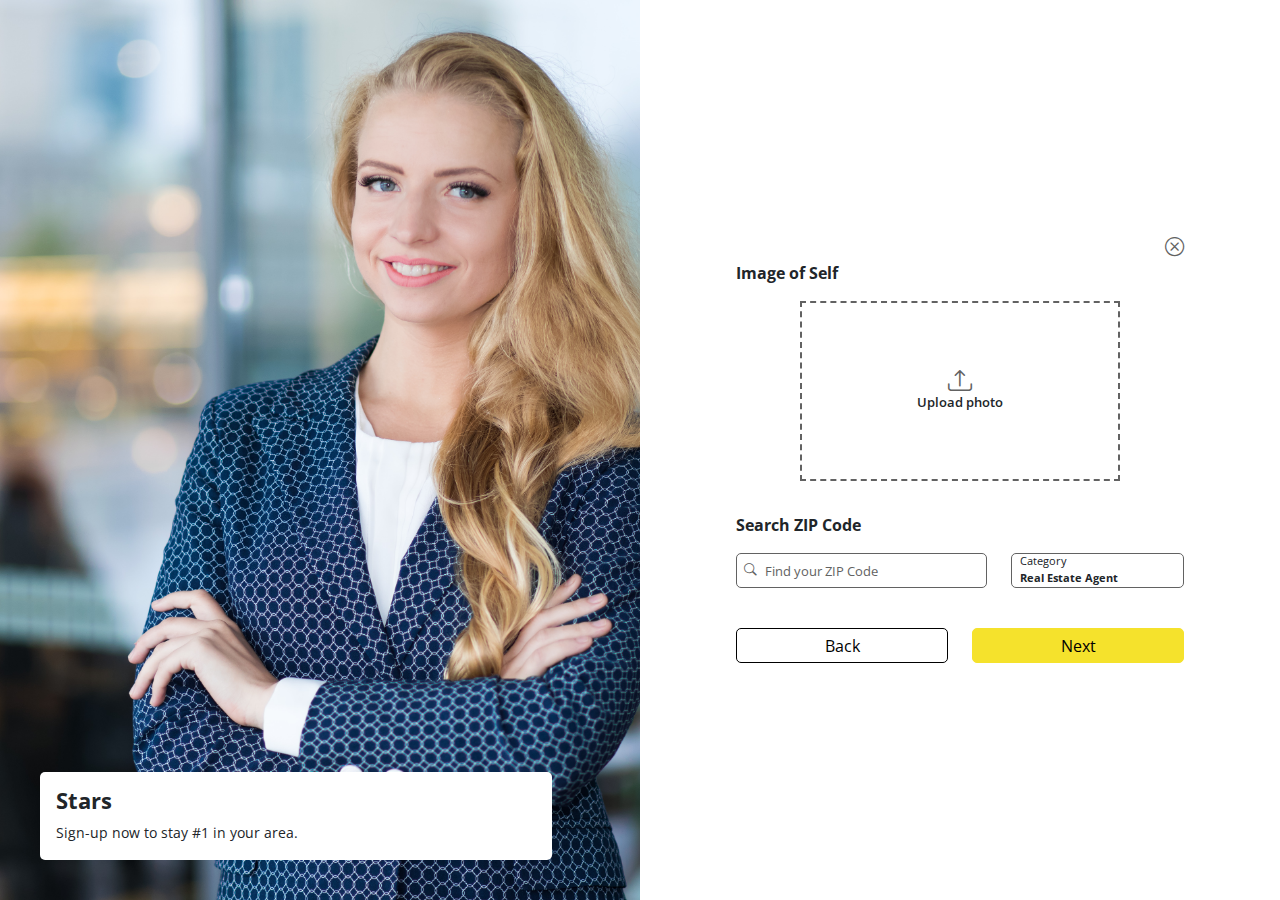
==== commit 193bf89f: "Responsive Settings" ====
--- a/index.html
+++ b/index.html
@@ -4,7 +4,6 @@
   <meta charset="UTF-8">
   <meta name="viewport" content="width=device-width, initial-scale=1.0">
   <title>Document</title>
-  <link rel='stylesheet' href='https://cdn-uicons.flaticon.com/2.6.0/uicons-regular-straight/css/uicons-regular-straight.css'>
   <link rel="stylesheet" href="assets/css/main.css">
 </head>
 <body>
@@ -18,7 +17,7 @@
               <img src="assets/img/business-7.jpg" alt="">
               <figcaption>
                 <div class="figcaption-inner">
-                  <h4>Stars</h4>
+                  <h4><b>Stars</b></h4>
                   <p>Sign-up now to stay #1 in your area.</p>
                 </div><!-- /.figcaption-inner -->
               </figcaption>
@@ -28,9 +27,8 @@
         <div class="right-section">
           <div class="close-button">
             <div class="div"></div>
-            <div class="close"><a href=""><i class="fi fi-rs-circle-xmark"></i></a></div><!-- /.close -->
+            <div class="close"><a href=""><i class="icon-x-circle"></i></a></div><!-- /.close -->
           </div><!-- /.close-button -->
-          <div class="right-section-wrapper">
             <div class="right-section-inner">
               <div class="image-upload-heading">
                 <p><b>Image of Self</b></p>
@@ -38,28 +36,46 @@
               <div class="image-upload-box">
                 <input type="file" class="file-upload">
                 <span>Upload photo</span>
-                <i class="fi fi-rs-progress-upload"></i>          
+                <i class="icon-upload"></i>          
               </div><!-- /.image-upload-box -->
               <div class="zip-code-wrapper">
                 <div class="zip-code-heading">
-                  <p><b>Search ZIP Code </b></p>
+                  <p><b>Search ZIP Code</b></p>
                 </div><!-- /.zip-code-heading -->
                 <div class="zip-code-inner">
-                  <div class="zip-code-input">
-                    <input type="text" placeholder="Find your ZIP Code">
-                  </div><!-- /.zip-code-input -->
-                  <div class="category">
-                    <p>Category</p>
-                    <p><b>Real Estate Agent</b></p>
-                  </div><!-- /.category -->
+                  <div class="row">
+                    <div class="col-sm-7 col-md-7">
+                      <div class="zip-code-input">
+                        <i class="icon-search"></i>
+                        <input type="text" placeholder="Find your ZIP Code">
+                      </div><!-- /.zip-code-input -->    
+                    </div><!-- /.col-md-7 -->
+                    <div class="col-sm-5 col-md-5">
+                      <div class="category">
+                        <div class="category-inner">
+                          <p>Category</p>
+                          <p><b>Real Estate Agent</b></p>
+                        </div><!-- /.category-inner -->
+                      </div><!-- /.category -->
+                    </div><!-- /.col-md-5 -->
+                  </div><!-- /.row -->
                 </div><!-- /.zip-code-inner -->
                 <div class="anchors">
-                    <a href="#" class="anchor">Back</a>
-                    <a href="#" class="anchor">Next</a>
+                  <div class="row">
+                    <div class="col-sm-6  col-md-6">
+                      <div class="btn-wrapper">
+                        <a href="#" class="theme-btn theme-btn-bordered w-100">Back</a>
+                      </div><!-- /.btn-wrapper -->
+                    </div><!-- /.col-md-6 -->
+                    <div class="col-sm-6  col-md-6">
+                      <div class="btn-wrapper">
+                        <a href="#" class="theme-btn theme-btn-yellow w-100">Next</a>
+                      </div><!-- /.btn-wrapper -->
+                    </div><!-- /.col-md-6 -->
+                  </div><!-- /.row -->
                 </div><!-- /.anchors-->
               </div><!-- /.zip-code-wrapper -->
             </div><!-- /.right-section-inner -->
-          </div><!-- /.right-section-wrapper -->
         </div><!-- /.right-section -->
       </div><!-- /.form-section -->
     </main><!-- /.main-content -->
--- a/assets/css/main.css
+++ b/assets/css/main.css
@@ -1,9 +1,9 @@
 @charset "UTF-8";
-@import url("https://fonts.googleapis.com/css2?family=Oswald:wght@200..700&family=Poppins:ital,wght@0,100;0,200;0,300;0,400;0,500;0,600;0,700;0,800;0,900;1,100;1,200;1,300;1,400;1,500;1,600;1,700;1,800;1,900&display=swap");
+@import url("https://fonts.googleapis.com/css2?family=Open+Sans:ital,wght@0,300..800;1,300..800&display=swap");
 @font-face {
   font-family: "icomoon";
-  src: url("fonts/icomoon.eot?6b121d");
-  src: url("fonts/icomoon.eot?6b121d#iefix") format("embedded-opentype"), url("fonts/icomoon.ttf?6b121d") format("truetype"), url("fonts/icomoon.woff?6b121d") format("woff"), url("fonts/icomoon.svg?6b121d#icomoon") format("svg");
+  src: url("fonts/icomoon.eot?i9ja4t");
+  src: url("fonts/icomoon.eot?i9ja4t#iefix") format("embedded-opentype"), url("fonts/icomoon.ttf?i9ja4t") format("truetype"), url("fonts/icomoon.woff?i9ja4t") format("woff"), url("fonts/icomoon.svg?i9ja4t#icomoon") format("svg");
   font-weight: normal;
   font-style: normal;
   font-display: block;
@@ -11,6 +11,7 @@
 [class^=icon-], [class*=" icon-"] {
   /* use !important to prevent issues with browser extensions that change fonts */
   font-family: "icomoon" !important;
+  speak: never;
   font-style: normal;
   font-weight: normal;
   font-variant: normal;
@@ -21,16 +22,16 @@
   -moz-osx-font-smoothing: grayscale;
 }
 
+.icon-x-circle:before {
+  content: "\e900";
+}
+
 .icon-search:before {
-  content: "\e986";
-}
-
-.icon-cancel-circle:before {
-  content: "\ea0d";
-}
-
-.icon-arrow-up2:before {
-  content: "\ea3a";
+  content: "\e901";
+}
+
+.icon-upload:before {
+  content: "\e902";
 }
 
 /*!
@@ -12002,7 +12003,30 @@
 body {
   overflow: hidden;
   overflow-y: auto;
-  font-family: "Oswald", sans-serif;
+  font-family: "Open Sans", sans-serif;
+}
+
+.theme-btn {
+  display: inline-block;
+  border: none;
+  text-decoration: none;
+  padding: 0 1.25rem;
+  border-radius: 5px;
+  height: 2.2rem;
+  line-height: 2.2rem;
+  text-align: center;
+}
+
+.theme-btn-yellow {
+  background-color: #f5e22c;
+  color: #000000;
+  border: 1px solid #f5e22c;
+}
+
+.theme-btn-bordered {
+  background-color: transparent;
+  color: #000000;
+  border: 1px solid #000000;
 }
 
 ul {
@@ -12011,28 +12035,12 @@
   padding: 0;
 }
 
-h1, .h1 {
-  margin: 0;
-}
-
-h2, .h2 {
-  margin: 0;
-}
-
-h4, .h4 {
+h1, .h1, h2, .h2, h3, .h3, h4, .h4, p, figure {
   margin: 0;
 }
 
 a {
   text-decoration: none;
-}
-
-p {
-  margin: 0;
-}
-
-figure {
-  margin: 0;
 }
 
 .main-content {
@@ -12087,7 +12095,7 @@
 
 .right-section {
   width: 50%;
-  padding: 0 2rem;
+  padding: 0 6rem;
 }
 
 .right-section .close-button {
@@ -12099,10 +12107,6 @@
 }
 .right-section .close-button a i {
   font-size: 1.2rem;
-}
-
-.right-section-wrapper {
-  padding: 0 4rem;
 }
 
 .right-section-inner {
@@ -12136,10 +12140,12 @@
   opacity: 0;
   cursor: pointer;
 }
+.image-upload-box span {
+  font-weight: 600;
+  font-size: 0.8rem;
+}
 
 .zip-code-inner {
-  display: flex;
-  align-items: center;
   margin-bottom: 2.5rem;
 }
 
@@ -12148,61 +12154,51 @@
 }
 
 .zip-code-inner .zip-code-input {
-  width: 60%;
-  padding-right: 1rem;
+  position: relative;
+}
+.zip-code-inner .zip-code-input i {
+  position: absolute;
+  left: 0.5rem;
+  top: 50%;
+  transform: translateY(-50%);
+  font-size: 0.8rem;
+  color: rgb(98, 98, 98);
 }
 .zip-code-inner .zip-code-input input {
   width: 100%;
   border: 1px solid;
   border-color: rgb(98, 98, 98);
-  padding: 0.3rem 0;
+  height: 2.2rem;
   border-radius: 5px;
+  padding-left: 1.75rem;
+}
+.zip-code-inner .zip-code-input input::-moz-placeholder {
+  font-size: 0.8rem;
+  color: rgb(98, 98, 98);
+}
+.zip-code-inner .zip-code-input input::placeholder {
+  font-size: 0.8rem;
+  color: rgb(98, 98, 98);
 }
 
 .zip-code-inner .category {
-  width: 40%;
-  font-size: calc(0.4rem + 0.25vw);
+  position: relative;
+  font-size: calc(0.5rem + 0.25vw);
   border: 1px solid;
   border-radius: 5px;
   border-color: rgb(98, 98, 98);
-  padding: 0.2rem 0.5rem;
-}
-
-.anchors {
-  display: flex;
-  align-items: center;
-  justify-content: space-between;
-}
-
-.anchors a {
-  color: #000000;
-  border: 1px solid;
-  border-color: rgb(98, 98, 98);
-  border-radius: 5px;
-  width: 48%;
-  text-align: center;
-  padding: 5px 0;
-  transition: background-color 0.3s ease, color 0.3s ease;
-}
-.anchors a:first-child {
-  margin-right: 4%;
-}
-.anchors a:nth-child(2) {
-  background-color: #f5e22c;
-  border: 0;
-}
-
-@media (max-width: 992px) {
-  .zip-code-inner {
-    display: block;
-  }
-  .zip-code-inner .zip-code-input {
-    width: 100%;
-    padding-right: 0;
-    margin-bottom: 1rem;
-  }
-  .zip-code-inner .category {
-    width: 100%;
+  height: 2.2rem;
+}
+.zip-code-inner .category .category-inner {
+  position: absolute;
+  left: 0.5rem;
+  top: 50%;
+  transform: translateY(-50%);
+}
+
+@media (max-width: 1200px) {
+  .right-section {
+    padding: 0 3rem;
   }
 }
 @media (max-width: 768px) {
@@ -12224,4 +12220,13 @@
   .right-section-wrapper {
     padding: 0;
   }
+  .right-section {
+    padding: 0 1rem;
+  }
+  .zip-code-inner .zip-code-input {
+    margin-bottom: 1rem;
+  }
+  .btn-wrapper {
+    margin-bottom: 1rem;
+  }
 }/*# sourceMappingURL=main.css.map */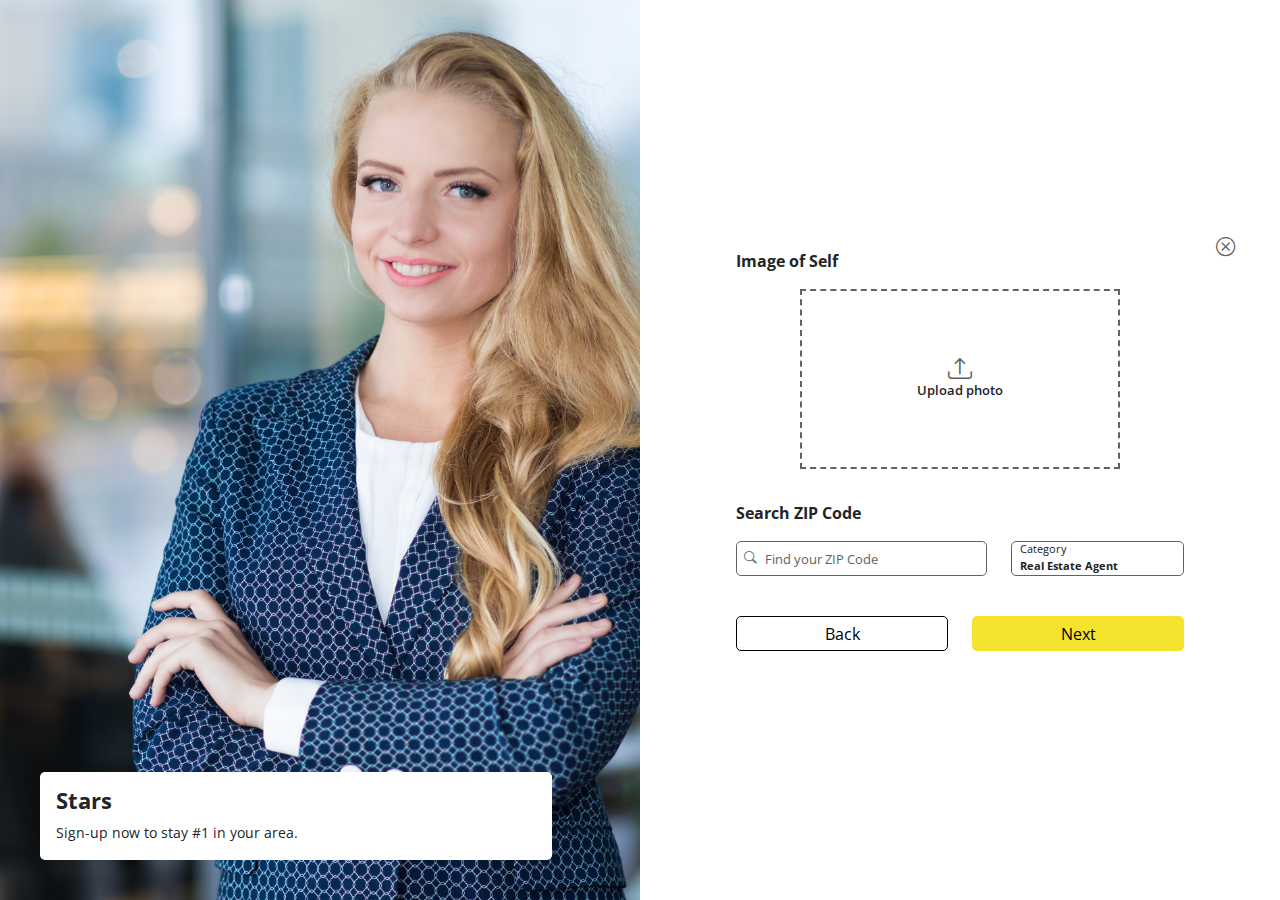
==== commit a3da6469: "zip-codes" ====
--- a/index.html
+++ b/index.html
@@ -1,11 +1,13 @@
 <!DOCTYPE html>
 <html lang="en">
+
 <head>
   <meta charset="UTF-8">
   <meta name="viewport" content="width=device-width, initial-scale=1.0">
   <title>Document</title>
   <link rel="stylesheet" href="assets/css/main.css">
 </head>
+
 <body>
   <div class="site-wrapper">
     <header class="header"></header><!-- /.header -->
@@ -26,60 +28,60 @@
         </div><!-- /.left-section -->
         <div class="right-section">
           <div class="close-button">
-            <div class="div"></div>
-            <div class="close"><a href=""><i class="icon-x-circle"></i></a></div><!-- /.close -->
+            <a href=""><i class="icon-x-circle"></i></a>
           </div><!-- /.close-button -->
-            <div class="right-section-inner">
-              <div class="image-upload-heading">
-                <p><b>Image of Self</b></p>
-              </div><!-- /.image-upload-heading -->
-              <div class="image-upload-box">
-                <input type="file" class="file-upload">
-                <span>Upload photo</span>
-                <i class="icon-upload"></i>          
-              </div><!-- /.image-upload-box -->
-              <div class="zip-code-wrapper">
-                <div class="zip-code-heading">
-                  <p><b>Search ZIP Code</b></p>
-                </div><!-- /.zip-code-heading -->
-                <div class="zip-code-inner">
-                  <div class="row">
-                    <div class="col-sm-7 col-md-7">
-                      <div class="zip-code-input">
-                        <i class="icon-search"></i>
-                        <input type="text" placeholder="Find your ZIP Code">
-                      </div><!-- /.zip-code-input -->    
-                    </div><!-- /.col-md-7 -->
-                    <div class="col-sm-5 col-md-5">
-                      <div class="category">
-                        <div class="category-inner">
-                          <p>Category</p>
-                          <p><b>Real Estate Agent</b></p>
-                        </div><!-- /.category-inner -->
-                      </div><!-- /.category -->
-                    </div><!-- /.col-md-5 -->
-                  </div><!-- /.row -->
-                </div><!-- /.zip-code-inner -->
-                <div class="anchors">
-                  <div class="row">
-                    <div class="col-sm-6  col-md-6">
-                      <div class="btn-wrapper">
-                        <a href="#" class="theme-btn theme-btn-bordered w-100">Back</a>
-                      </div><!-- /.btn-wrapper -->
-                    </div><!-- /.col-md-6 -->
-                    <div class="col-sm-6  col-md-6">
-                      <div class="btn-wrapper">
-                        <a href="#" class="theme-btn theme-btn-yellow w-100">Next</a>
-                      </div><!-- /.btn-wrapper -->
-                    </div><!-- /.col-md-6 -->
-                  </div><!-- /.row -->
-                </div><!-- /.anchors-->
-              </div><!-- /.zip-code-wrapper -->
-            </div><!-- /.right-section-inner -->
+          <div class="right-section-inner">
+            <div class="image-upload-heading">
+              <p><b>Image of Self</b></p>
+            </div><!-- /.image-upload-heading -->
+            <label class="image-upload-box">
+              <input type="file" class="file-upload">
+              <span>Upload photo</span>
+              <i class="icon-upload"></i>
+            </label><!-- /.image-upload-box -->
+            <div class="zip-code-wrapper">
+              <div class="zip-code-heading">
+                <p><b>Search ZIP Code</b></p>
+              </div><!-- /.zip-code-heading -->
+              <div class="zip-code-inner">
+                <div class="row">
+                  <div class="col-sm-7 col-md-7">
+                    <div class="zip-code-input">
+                      <i class="icon-search"></i>
+                      <input type="text" placeholder="Find your ZIP Code">
+                    </div><!-- /.zip-code-input -->
+                  </div><!-- /.col-md-7 -->
+                  <div class="col-sm-5 col-md-5">
+                    <div class="category">
+                      <div class="category-inner">
+                        <p>Category</p>
+                        <p><b>Real Estate Agent</b></p>
+                      </div><!-- /.category-inner -->
+                    </div><!-- /.category -->
+                  </div><!-- /.col-md-5 -->
+                </div><!-- /.row -->
+              </div><!-- /.zip-code-inner -->
+              <div class="anchors">
+                <div class="row">
+                  <div class="col-sm-6  col-md-6">
+                    <div class="btn-wrapper">
+                      <a href="#" class="theme-btn theme-btn-bordered w-100">Back</a>
+                    </div><!-- /.btn-wrapper -->
+                  </div><!-- /.col-md-6 -->
+                  <div class="col-sm-6  col-md-6">
+                    <div class="btn-wrapper">
+                      <a href="form-page-2.html" class="theme-btn theme-btn-yellow w-100">Next</a>
+                    </div><!-- /.btn-wrapper -->
+                  </div><!-- /.col-md-6 -->
+                </div><!-- /.row -->
+              </div><!-- /.anchors-->
+            </div><!-- /.zip-code-wrapper -->
+          </div><!-- /.right-section-inner -->
         </div><!-- /.right-section -->
       </div><!-- /.form-section -->
     </main><!-- /.main-content -->
     <footer class="footer"></footer><!-- /.footer -->
   </div><!-- /.site-wrapper -->
 </body>
+
 </html>--- a/assets/css/main.css
+++ b/assets/css/main.css
@@ -12043,6 +12043,16 @@
   text-decoration: none;
 }
 
+.radio-button-theme {
+  border: 1px solid;
+  border-color: rgb(98, 98, 98);
+  height: 2.5rem;
+  line-height: 1.5rem;
+  font-size: 0.8rem;
+  border-radius: 5px;
+  padding: 0 0.5rem;
+}
+
 .main-content {
   height: 100vh;
 }
@@ -12096,11 +12106,14 @@
 .right-section {
   width: 50%;
   padding: 0 6rem;
+  position: relative;
 }
 
 .right-section .close-button {
-  display: flex;
-  justify-content: space-between;
+  position: absolute;
+  top: 0;
+  left: 90%;
+  transform: translate(0, -50%);
 }
 .right-section .close-button a {
   color: rgb(98, 98, 98);
@@ -12138,7 +12151,6 @@
   position: absolute;
   inset: 0;
   opacity: 0;
-  cursor: pointer;
 }
 .image-upload-box span {
   font-weight: 600;
@@ -12196,6 +12208,27 @@
   transform: translateY(-50%);
 }
 
+.login-search-pod {
+  border: 1px solid;
+  height: 2.5rem;
+  border-color: rgb(98, 98, 98);
+  border-radius: 5px;
+  padding: 0.5rem;
+  display: flex;
+  align-items: center;
+  justify-content: space-between;
+  margin-bottom: 0.5rem;
+}
+.login-search-pod span {
+  font-size: 0.8rem;
+}
+.login-search-pod span strong {
+  display: block;
+}
+.login-search-pod input[type=radio] {
+  accent-color: green;
+}
+
 @media (max-width: 1200px) {
   .right-section {
     padding: 0 3rem;
@@ -12223,6 +12256,10 @@
   .right-section {
     padding: 0 1rem;
   }
+  .image-upload-box {
+    max-width: 100%;
+    min-height: 100px;
+  }
   .zip-code-inner .zip-code-input {
     margin-bottom: 1rem;
   }
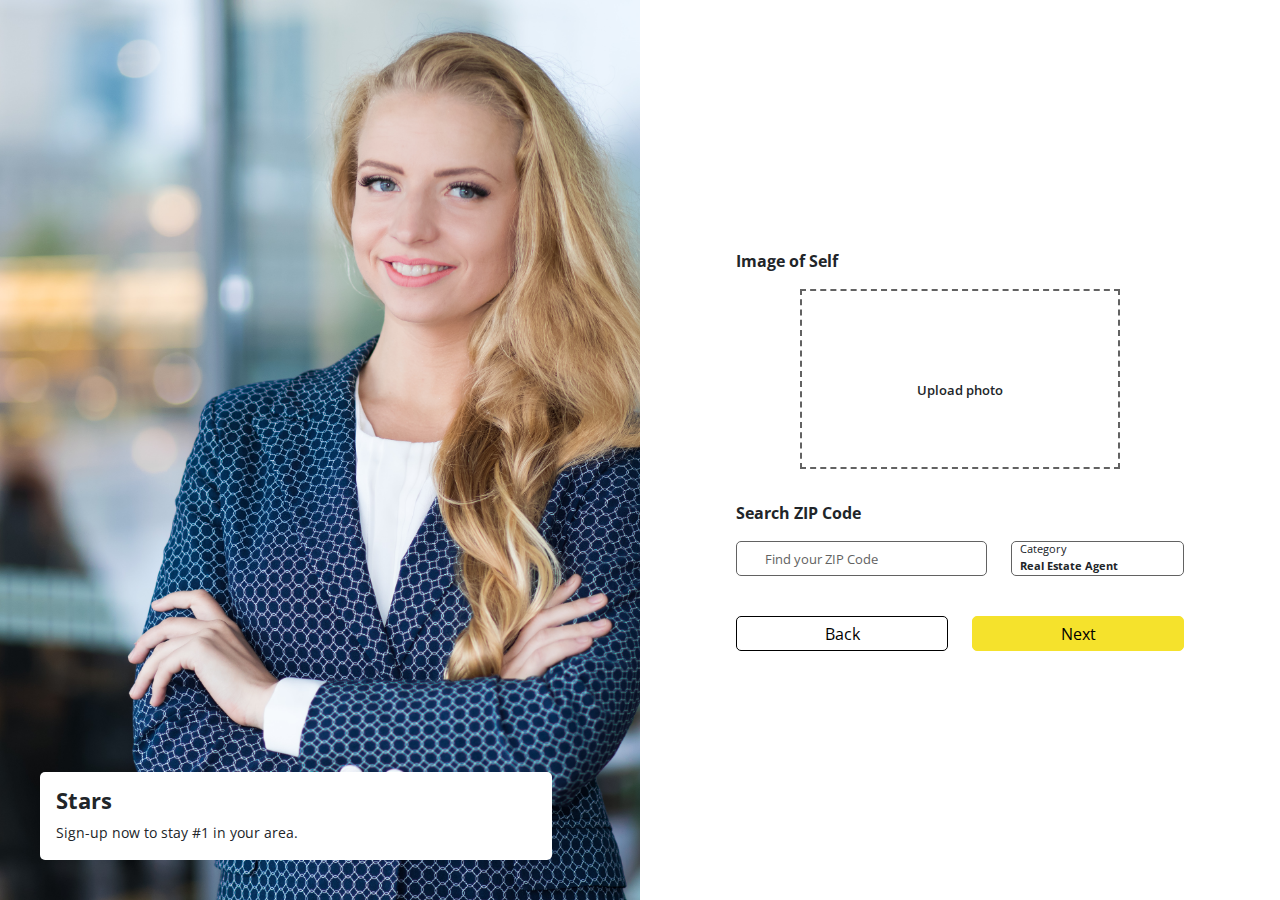
==== commit 2aff388c: "commit" ====
--- a/index.html
+++ b/index.html
@@ -28,7 +28,7 @@
         </div><!-- /.left-section -->
         <div class="right-section">
           <div class="close-button">
-            <a href=""><i class="icon-x-circle"></i></a>
+            <a href=""><i class="icon-x-circle1"></i></a>
           </div><!-- /.close-button -->
           <div class="right-section-inner">
             <div class="image-upload-heading">
@@ -37,7 +37,7 @@
             <label class="image-upload-box">
               <input type="file" class="file-upload">
               <span>Upload photo</span>
-              <i class="icon-upload"></i>
+              <i class="icon-upload1"></i>
             </label><!-- /.image-upload-box -->
             <div class="zip-code-wrapper">
               <div class="zip-code-heading">
@@ -47,7 +47,7 @@
                 <div class="row">
                   <div class="col-sm-7 col-md-7">
                     <div class="zip-code-input">
-                      <i class="icon-search"></i>
+                      <i class="icon-search1"></i>
                       <input type="text" placeholder="Find your ZIP Code">
                     </div><!-- /.zip-code-input -->
                   </div><!-- /.col-md-7 -->
--- a/assets/css/main.css
+++ b/assets/css/main.css
@@ -2,8 +2,8 @@
 @import url("https://fonts.googleapis.com/css2?family=Open+Sans:ital,wght@0,300..800;1,300..800&display=swap");
 @font-face {
   font-family: "icomoon";
-  src: url("fonts/icomoon.eot?i9ja4t");
-  src: url("fonts/icomoon.eot?i9ja4t#iefix") format("embedded-opentype"), url("fonts/icomoon.ttf?i9ja4t") format("truetype"), url("fonts/icomoon.woff?i9ja4t") format("woff"), url("fonts/icomoon.svg?i9ja4t#icomoon") format("svg");
+  src: url("fonts/icomoon.eot?g9uzud");
+  src: url("fonts/icomoon.eot?g9uzud#iefix") format("embedded-opentype"), url("fonts/icomoon.ttf?g9uzud") format("truetype"), url("fonts/icomoon.woff?g9uzud") format("woff"), url("fonts/icomoon.svg?g9uzud#icomoon") format("svg");
   font-weight: normal;
   font-style: normal;
   font-display: block;
@@ -22,16 +22,100 @@
   -moz-osx-font-smoothing: grayscale;
 }
 
-.icon-x-circle:before {
+.icon-badge-ad:before {
   content: "\e900";
 }
 
-.icon-search:before {
+.icon-bell:before {
   content: "\e901";
 }
 
-.icon-upload:before {
+.icon-bookmarks:before {
   content: "\e902";
+}
+
+.icon-card-heading:before {
+  content: "\e90b";
+}
+
+.icon-caret-down:before {
+  content: "\e90c";
+}
+
+.icon-envelope:before {
+  content: "\e90d";
+}
+
+.icon-facebook:before {
+  content: "\e90e";
+}
+
+.icon-gear:before {
+  content: "\e90f";
+}
+
+.icon-pencil:before {
+  content: "\e910";
+}
+
+.icon-question-square:before {
+  content: "\e911";
+}
+
+.icon-star-half:before {
+  content: "\e912";
+}
+
+.icon-fire:before {
+  content: "\e913";
+}
+
+.icon-heart:before {
+  content: "\e914";
+}
+
+.icon-search-heart:before {
+  content: "\e915";
+}
+
+.icon-zoom-in:before {
+  content: "\e916";
+}
+
+.icon-calendar2-range-fill:before {
+  content: "\e904";
+}
+
+.icon-folder2-open:before {
+  content: "\e905";
+}
+
+.icon-geo-alt:before {
+  content: "\e906";
+}
+
+.icon-megaphone:before {
+  content: "\e907";
+}
+
+.icon-search1:before {
+  content: "\e908";
+}
+
+.icon-upload1:before {
+  content: "\e909";
+}
+
+.icon-x-circle1:before {
+  content: "\e90a";
+}
+
+.icon-handshake-o:before {
+  content: "\e903";
+}
+
+.icon-lock:before {
+  content: "\e98f";
 }
 
 /*!
@@ -12053,6 +12137,20 @@
   padding: 0 0.5rem;
 }
 
+.theme-links {
+  display: inline-block;
+  border: 1px solid;
+  border-color: rgb(98, 98, 98);
+  text-transform: capitalize;
+  border-radius: 20px;
+  height: 2rem;
+  line-height: 2rem;
+  padding: 0 1rem;
+  color: #000000;
+  font-size: 0.7rem;
+  font-weight: bold;
+}
+
 .main-content {
   height: 100vh;
 }
@@ -12208,25 +12306,127 @@
   transform: translateY(-50%);
 }
 
+.title-2 {
+  font-size: 0.8rem;
+  margin-bottom: 0.5rem;
+}
+
 .login-search-pod {
   border: 1px solid;
   height: 2.5rem;
   border-color: rgb(98, 98, 98);
   border-radius: 5px;
-  padding: 0.5rem;
+  padding: 1.5rem 0.5rem;
   display: flex;
   align-items: center;
   justify-content: space-between;
   margin-bottom: 0.5rem;
 }
 .login-search-pod span {
-  font-size: 0.8rem;
+  font-size: calc(0.3rem + 0.5vw);
+}
+.login-search-pod span:first-child {
+  flex: 1;
+}
+.login-search-pod span:nth-child(2) {
+  flex: 2;
+}
+.login-search-pod span:nth-child(3) {
+  flex: 2;
+}
+.login-search-pod span b {
+  font-weight: 500;
+  color: rgb(98, 98, 98);
 }
 .login-search-pod span strong {
   display: block;
 }
-.login-search-pod input[type=radio] {
-  accent-color: green;
+.login-search-pod span strong.n-a {
+  color: red;
+}
+
+.title-3 {
+  margin-bottom: 0.5rem;
+  font-size: 0.8rem;
+}
+
+.navbar-brand img {
+  width: 30px;
+}
+
+.search-field {
+  position: relative;
+}
+.search-field input {
+  width: 230px;
+  font-size: 0.8rem;
+  font-weight: 600;
+  padding-left: 58%;
+  padding-right: 1.5rem;
+  display: inline-block;
+}
+.search-field .search-title {
+  display: flex;
+  align-items: center;
+  position: absolute;
+  left: 0.5rem;
+  top: 50%;
+  transform: translateY(-50%);
+}
+.search-field .search-title p {
+  font-size: 0.8rem;
+  font-weight: 600;
+}
+.search-field .search-title span {
+  margin-left: 0.2rem;
+}
+.search-field .search-title i {
+  padding-left: 0.2rem;
+  font-size: 0.8rem;
+  border-left: 1px solid black;
+}
+.search-field .icon-search1 {
+  position: absolute;
+  right: 1rem;
+  top: 50%;
+  transform: translateY(-50%);
+  font-size: 0.8rem;
+  color: rgb(98, 98, 98);
+  font-size: 0.8rem;
+}
+
+.form-control {
+  border-radius: 20px;
+  border-color: rgb(98, 98, 98);
+  height: 2rem;
+}
+
+.custom-right-nav li {
+  display: flex;
+  align-items: center;
+}
+.custom-right-nav li div {
+  font-size: 0.6rem;
+  font-weight: bold;
+}
+.custom-right-nav li a {
+  text-align: center;
+  color: #000000;
+}
+.custom-right-nav li a i {
+  font-size: 1.5rem;
+}
+
+.sign-in a {
+  display: flex;
+  align-items: center;
+}
+.sign-in a i {
+  font-size: 1rem !important;
+}
+.sign-in a span {
+  font-size: 0.8rem;
+  font-weight: bold;
 }
 
 @media (max-width: 1200px) {
@@ -12234,6 +12434,48 @@
     padding: 0 3rem;
   }
 }
+@media (max-width: 991.5px) {
+  .search-field {
+    flex: 1;
+  }
+  .search-field input {
+    width: 100%;
+    padding-left: 50%;
+  }
+  .search-field .search-title span {
+    margin-left: 2rem;
+  }
+  .theme-links {
+    font-size: 1rem;
+    font-weight: normal;
+  }
+  .custom-right-nav {
+    flex-direction: column;
+  }
+  .custom-right-nav li div {
+    font-size: 1rem;
+    font-weight: normal;
+  }
+  .custom-right-nav li a {
+    font-size: 1rem;
+    text-align: left;
+  }
+  .custom-right-nav li a .link-icons {
+    display: none;
+  }
+  .custom-right-nav .sign-in i {
+    display: none;
+  }
+  .custom-right-nav .sign-in span {
+    font-size: 1rem;
+    font-weight: normal;
+  }
+  .theme-links {
+    border: none;
+    border-radius: 0;
+    padding: 0;
+  }
+}
 @media (max-width: 768px) {
   .left-section {
     width: 100%;
@@ -12250,6 +12492,9 @@
   }
 }
 @media (max-width: 576px) {
+  .mb-hide {
+    display: none !important;
+  }
   .right-section-wrapper {
     padding: 0;
   }
@@ -12258,7 +12503,7 @@
   }
   .image-upload-box {
     max-width: 100%;
-    min-height: 100px;
+    min-height: 200px;
   }
   .zip-code-inner .zip-code-input {
     margin-bottom: 1rem;
@@ -12266,4 +12511,23 @@
   .btn-wrapper {
     margin-bottom: 1rem;
   }
+  .login-search-pod span:first-child {
+    flex: 2;
+  }
+  .login-search-pod span:nth-child(2) {
+    flex: 2;
+  }
+  .login-search-pod span:nth-child(3) {
+    flex: 2;
+  }
+  .search-field {
+    flex: 1;
+  }
+  .search-field input {
+    width: 100%;
+    padding-left: 1rem;
+  }
+  .search-field .search-title {
+    display: none;
+  }
 }/*# sourceMappingURL=main.css.map */